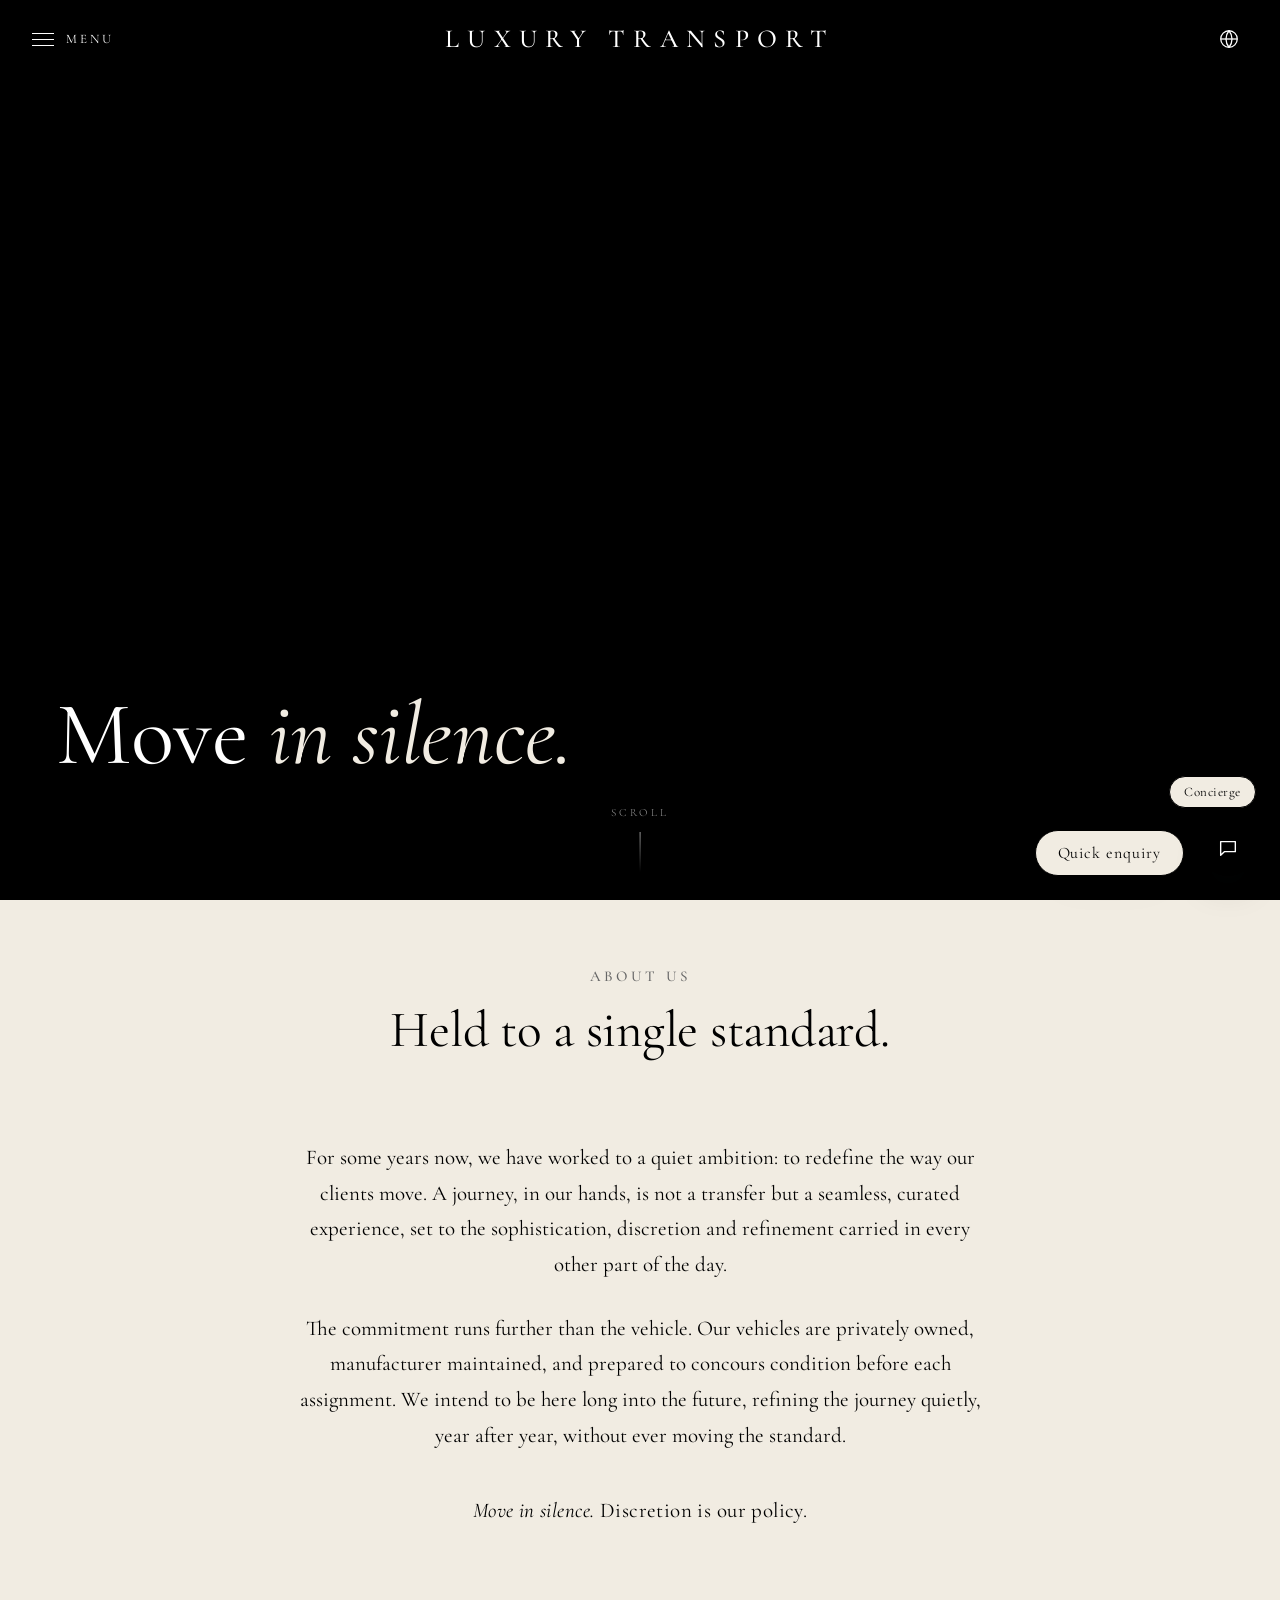
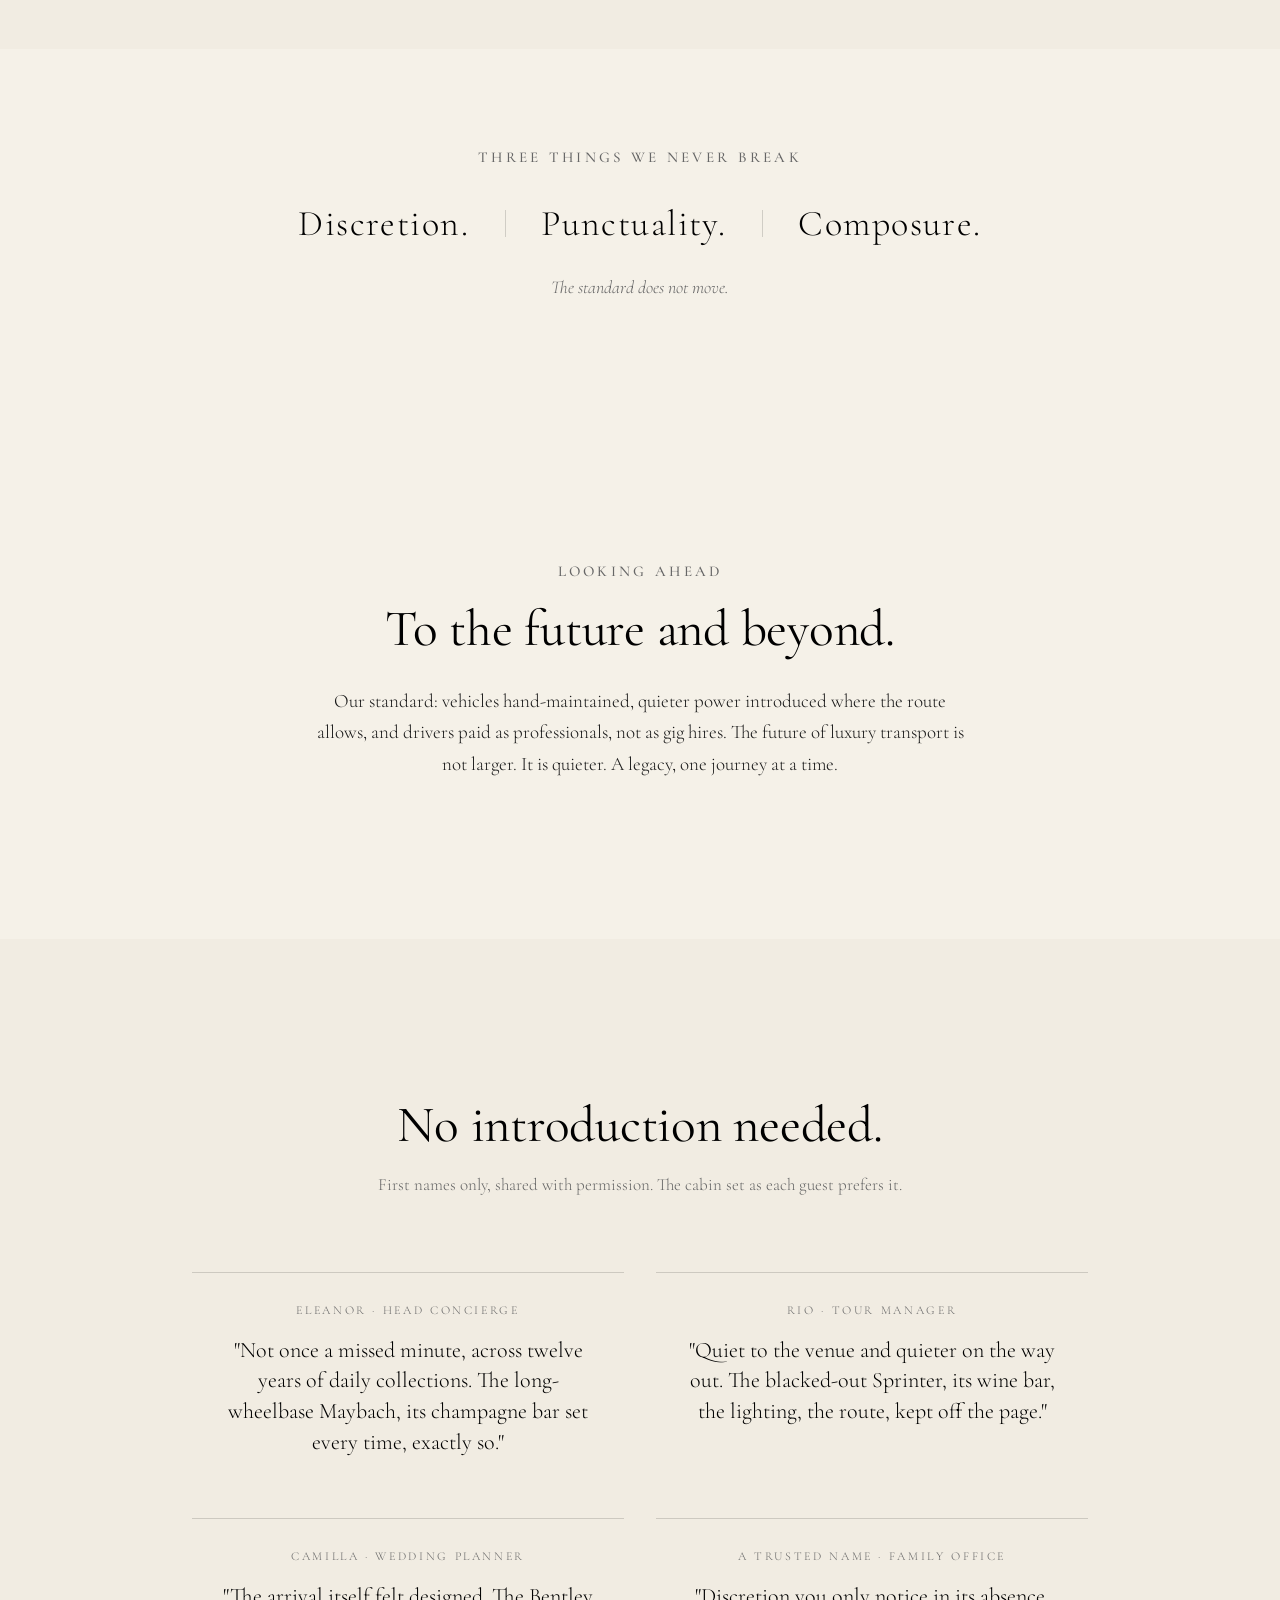
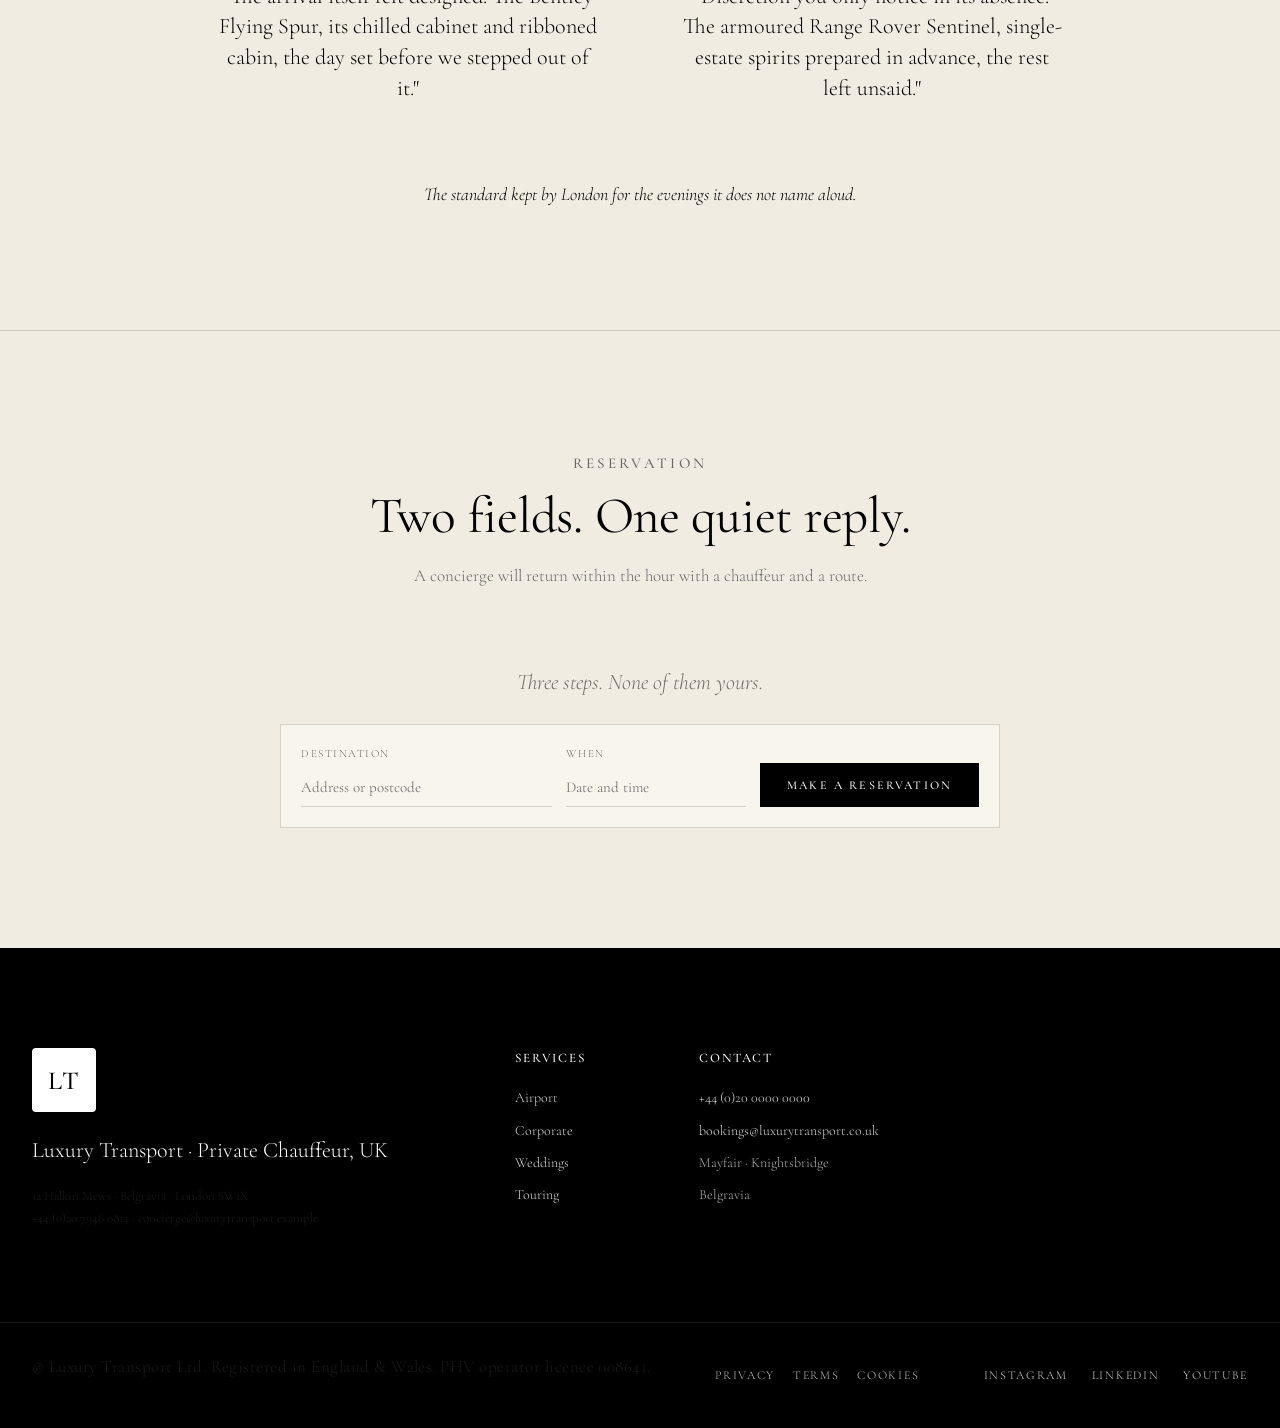
==== index.html @ 1b9b3a0f "Draft 2 client feedback: hero slogan, EV copy, vision lede, concierge label - Home hero slogan -> "M" ====
<!DOCTYPE html>
<html lang="en">
<head>
  <meta charset="UTF-8" />
  <meta name="viewport" content="width=device-width, initial-scale=1.0" />
  <title>Luxury Transport · Private Chauffeur, UK</title>
  <link rel="preconnect" href="https://fonts.googleapis.com">
  <link rel="preconnect" href="https://fonts.gstatic.com" crossorigin>
  <link href="https://fonts.googleapis.com/css2?family=Cormorant+Garamond:wght@300;400;500;600&family=Inter:wght@300;400;500;600&display=swap" rel="stylesheet">
  <link rel="stylesheet" href="styles.css" />
</head>
<body>

  <!-- Page transition veil -->
  <div class="page-transition-veil" id="pageVeil" aria-hidden="true"></div>

  <!-- Primary navigation -->
  <header class="nav" id="siteNav">
    <div class="container nav__inner">
      <button class="hamburger" id="hamburger" type="button" aria-label="Open menu" aria-expanded="false" aria-controls="navMenu">
        <span class="hamburger__icon" aria-hidden="true">
          <span></span><span></span><span></span>
        </span>
        <span class="hamburger__label">Menu</span>
      </button>

      <a href="index.html" class="brand" aria-label="Luxury Transport">
        <span class="brand__text">
          <span class="brand__name">Luxury Transport</span>
        </span>
      </a>

      <div class="nav__actions">
        <button class="nav__lang" type="button" aria-label="Language">
          <svg viewBox="0 0 24 24" width="22" height="22" fill="none" stroke="currentColor" stroke-width="1.4" aria-hidden="true">
            <circle cx="12" cy="12" r="9"/>
            <path d="M3 12h18"/>
            <path d="M12 3a14 14 0 0 1 0 18M12 3a14 14 0 0 0 0 18"/>
          </svg>
        </button>
      </div>
    </div>

    <nav class="nav__menu" id="navMenu" aria-label="Primary">
      <ul>
        <li><a href="vision.html">The Vision</a></li>
        <li><a href="future.html">The Future</a></li>
        <li><a href="fleet.html">The Fleet</a></li>
        <li><a href="services.html">Services</a></li>
        <li><a href="reserve.html">Reservation</a></li>
      </ul>
    </nav>
  </header>

  <!-- Hero -->
  <section class="hero hero--left">
    <div class="hero__media" aria-hidden="true" data-hero-video>
      <video class="hero__video hero__video--a is-active" autoplay muted playsinline preload="auto" poster="">
        <source src="Vid/background_london.mp4" type="video/mp4">
      </video>
      <video class="hero__video hero__video--b" muted playsinline preload="auto">
        <source src="Vid/background_london.mp4" type="video/mp4">
      </video>
    </div>
    <div class="hero__veil"></div>
    <div class="container hero__content">
      <h1 class="hero__title">Move <em>in silence.</em></h1>
    </div>
    <div class="hero__scroll" aria-hidden="true">
      <span>Scroll</span>
      <span class="line"></span>
    </div>
  </section>

  <!-- About Us -->
  <section class="about-us" id="about">
    <div class="container section-head" style="padding-top: 64px;">
      <p class="eyebrow">About Us</p>
      <h2>Held to a single standard.</h2>
    </div>

    <div class="container about-us__body">
      <p>For some years now, we have worked to a quiet ambition: to redefine the way our clients move. A journey, in our hands, is not a transfer but a seamless, curated experience, set to the sophistication, discretion and refinement carried in every other part of the day.</p>

      <p>The commitment runs further than the vehicle. Our vehicles are privately owned, manufacturer maintained, and prepared to concours condition before each assignment. We intend to be here long into the future, refining the journey quietly, year after year, without ever moving the standard.</p>

      <p class="about-us__motto"><em>Move in silence.</em> Discretion is our policy.</p>
    </div>
  </section>

  <!-- Three things we never break -->
  <section class="three-things" id="three-things">
    <div class="container">
      <p class="eyebrow">Three things we never break</p>
      <div class="three-things__grid">
        <span>Discretion.</span>
        <span>Punctuality.</span>
        <span>Composure.</span>
      </div>
      <p class="three-things__subline">The standard does not move.</p>
    </div>
  </section>

  <!-- The Future and Beyond -->
  <section class="future-block" id="future">
    <div class="container future-block__inner">
      <p class="eyebrow">Looking ahead</p>
      <h2>To the future and beyond.</h2>
      <p class="future-block__body">Our standard: vehicles hand-maintained, quieter power introduced where the route allows, and drivers paid as professionals, not as gig hires. The future of luxury transport is not larger. It is quieter. A legacy, one journey at a time.</p>
    </div>
  </section>

  <!-- Who we've worked with -->
  <section class="wwww" id="wwww">
    <div class="container section-head">
      <p class="eyebrow">Quietly Recommended</p>
      <h2>No introduction needed.</h2>
      <p class="section-head__lede">First names only, shared with permission. The cabin set as each guest prefers it.</p>
    </div>
    <div class="wwww__grid">
      <article class="wwww__item">
        <p class="wwww__role">Eleanor · Head Concierge</p>
        <p class="wwww__quote">"Not once a missed minute, across twelve years of daily collections. The long-wheelbase Maybach, its champagne bar set every time, exactly so."</p>
      </article>
      <article class="wwww__item">
        <p class="wwww__role">Rio · Tour Manager</p>
        <p class="wwww__quote">"Quiet to the venue and quieter on the way out. The blacked-out Sprinter, its wine bar, the lighting, the route, kept off the page."</p>
      </article>
      <article class="wwww__item">
        <p class="wwww__role">Camilla · Wedding Planner</p>
        <p class="wwww__quote">"The arrival itself felt designed. The Bentley Flying Spur, its chilled cabinet and ribboned cabin, the day set before we stepped out of it."</p>
      </article>
      <article class="wwww__item">
        <p class="wwww__role">A trusted name · Family Office</p>
        <p class="wwww__quote">"Discretion you only notice in its absence. The armoured Range Rover Sentinel, single-estate spirits prepared in advance, the rest left unsaid."</p>
      </article>
    </div>
    <p class="wwww__footnote"><em>The standard kept by London for the evenings it does not name aloud.</em></p>
  </section>

  <!-- Express reserve -->
  <section class="reserve" id="book">
    <div class="container section-head">
      <p class="eyebrow">Reservation</p>
      <h2>Two fields. One quiet reply.</h2>
      <p class="section-head__lede">A concierge will return within the hour with a chauffeur and a route.</p>
    </div>
    <p class="reserve__pretext">Three steps. None of them yours.</p>
    <div class="container" style="padding: 0 32px 120px; display: flex; justify-content: center;">
      <form class="express" onsubmit="event.preventDefault(); window.location='reserve.html';" style="max-width: 720px; width: 100%;">
        <label>
          <span>Destination</span>
          <input type="text" required placeholder="Address or postcode" />
        </label>
        <label>
          <span>When</span>
          <input type="text" required placeholder="Date and time" />
        </label>
        <button type="submit" class="btn btn--primary">Make a Reservation</button>
      </form>
    </div>
  </section>

  <!-- Footer -->
  <footer class="footer">
    <div class="container footer__top">
      <div class="footer__brand">
        <span class="brand__mark brand__mark--lg">LT</span>
        <p class="footer__tag">Luxury Transport · Private Chauffeur, UK</p>
        <p class="footer__address">12 Halkin Mews · Belgravia · London SW1X<br/>+44 (0)20 7946 0814 · concierge@luxurytransport.example</p>
      </div>

      <div class="footer__cols">
        <div>
          <h4>Services</h4>
          <ul>
            <li><a href="services.html">Airport</a></li>
            <li><a href="services.html">Corporate</a></li>
            <li><a href="services.html">Weddings</a></li>
            <li><a href="services.html">Touring</a></li>
          </ul>
        </div>
        <div>
          <h4>Contact</h4>
          <ul>
            <li><a href="tel:+442000000000">+44 (0)20 0000 0000</a></li>
            <li><a href="mailto:bookings@luxurytransport.co.uk">bookings@luxurytransport.co.uk</a></li>
            <li>Mayfair · Knightsbridge</li>
            <li>Belgravia</li>
          </ul>
        </div>
      </div>
    </div>

    <div class="container footer__bottom">
      <p>© Luxury Transport Ltd. Registered in England &amp; Wales. PHV operator licence 008641.</p>
      <div class="footer__legal">
        <a href="#privacy">Privacy</a>
        <a href="#terms">Terms</a>
        <a href="#cookies">Cookies</a>
      </div>
      <div class="footer__social">
        <a href="#" aria-label="Instagram">Instagram</a>
        <a href="#" aria-label="LinkedIn">LinkedIn</a>
        <a href="#" aria-label="YouTube">YouTube</a>
      </div>
    </div>
  </footer>

  <!-- Sticky enquiry popup (homepage) -->
  <button class="enquire-toggle" id="enquireToggle" type="button" aria-haspopup="dialog" aria-controls="enquireModal" aria-expanded="false">
    Quick enquiry
  </button>

  <div class="enquire-modal" id="enquireModal" role="dialog" aria-modal="true" aria-labelledby="enquireTitle" aria-hidden="true">
    <div class="enquire-modal__backdrop" data-enquire-close></div>
    <div class="enquire-modal__panel">
      <button class="enquire-modal__close" type="button" aria-label="Close enquiry" data-enquire-close>
        <svg viewBox="0 0 24 24" width="18" height="18" fill="none" stroke="currentColor" stroke-width="1.5" aria-hidden="true">
          <path d="M6 6l12 12M18 6l-12 12" stroke-linecap="round"/>
        </svg>
      </button>
      <p class="eyebrow">By introduction only</p>
      <h3 id="enquireTitle" class="enquire-modal__title">A quiet word.</h3>
      <p class="enquire-modal__lede">Leave the details. A concierge will reply within the hour.</p>
      <form class="enquire-modal__form" id="enquireForm" onsubmit="event.preventDefault(); document.getElementById('enquireForm').setAttribute('data-submitted','true'); document.getElementById('enquireDone').hidden = false; document.getElementById('enquireForm').hidden = true;">
        <label>
          <span>Name</span>
          <input type="text" name="name" required autocomplete="name" />
        </label>
        <label>
          <span>Contact</span>
          <input type="text" name="contact" required placeholder="Email or phone" autocomplete="email" />
        </label>
        <label>
          <span>Destination</span>
          <input type="text" name="destination" required placeholder="Address or postcode" />
        </label>
        <label>
          <span>When</span>
          <input type="text" name="when" required placeholder="Date and time" />
        </label>
        <button type="submit" class="btn btn--primary">Send enquiry</button>
        <p class="enquire-modal__hint">No introduction needed. We will be in touch.</p>
      </form>
      <div class="enquire-modal__done" id="enquireDone" hidden>
        <p class="enquire-modal__done-line">Received, quietly.</p>
        <p class="enquire-modal__done-sub">A concierge will reply within the hour.</p>
      </div>
    </div>
  </div>

  <button class="chat-toggle" id="chatToggle" aria-label="Open concierge chat" aria-expanded="false">
    <svg viewBox="0 0 24 24" width="22" height="22" fill="none" stroke="currentColor" stroke-width="1.5" aria-hidden="true">
      <path d="M4 5h16v11H8l-4 4V5z" stroke-linejoin="round"/>
    </svg>
  </button>

  <aside class="chat" id="chat" aria-hidden="true" aria-label="Concierge chat">
    <header class="chat__head">
      <div>
        <p class="chat__eyebrow">Concierge</p>
        <p class="chat__title">How may I help?</p>
      </div>
      <button class="chat__close" id="chatClose" aria-label="Close chat">
        <svg viewBox="0 0 24 24" width="18" height="18" fill="none" stroke="currentColor" stroke-width="1.5" aria-hidden="true">
          <path d="M6 6l12 12M18 6l-12 12" stroke-linecap="round"/>
        </svg>
      </button>
    </header>
    <div class="chat__log" id="chatLog" role="log" aria-live="polite"></div>
    <div class="chat__chips" id="chatChips"></div>
    <form class="chat__form" id="chatForm">
      <label class="visually-hidden" for="chatInput">Type a question</label>
      <input id="chatInput" name="chatInput" type="text" autocomplete="off" placeholder="Type a question, or a destination." />
      <button type="submit" class="chat__send" aria-label="Send">
        <svg viewBox="0 0 24 24" width="18" height="18" fill="none" stroke="currentColor" stroke-width="1.5" aria-hidden="true">
          <path d="M3 12l18-9-7 18-2-8-9-1z" stroke-linejoin="round"/>
        </svg>
      </button>
    </form>
  </aside>

  <script src="script.js"></script>
  <script>
    (function () {
      const toggle = document.getElementById('enquireToggle');
      const modal = document.getElementById('enquireModal');
      if (!toggle || !modal) return;
      const closers = modal.querySelectorAll('[data-enquire-close]');
      const open = () => {
        modal.classList.add('is-open');
        modal.setAttribute('aria-hidden', 'false');
        toggle.setAttribute('aria-expanded', 'true');
        document.body.style.overflow = 'hidden';
      };
      const close = () => {
        modal.classList.remove('is-open');
        modal.setAttribute('aria-hidden', 'true');
        toggle.setAttribute('aria-expanded', 'false');
        document.body.style.overflow = '';
      };
      toggle.addEventListener('click', open);
      closers.forEach((el) => el.addEventListener('click', close));
      document.addEventListener('keydown', (e) => {
        if (e.key === 'Escape' && modal.classList.contains('is-open')) close();
      });
    })();
  </script>
</body>
</html>
---- styles.css ----
/* ---------- Tokens ---------- */
:root {
  /* Off-white / parchment palette per Draft 2 — "no white background" */
  --bg: #f5f1e8;
  --bg-cream: #f1ece2;
  --bg-light: #f8f5ed;
  --ink: #000000;
  --ink-soft: #1a1a1a;
  --ink-mute: #666666;
  --line: rgba(0, 0, 0, 0.15);
  --accent: #000000;
  --hero-1: #000000;
  --hero-2: #000000;
  --max: 1320px;
  --serif: "Cormorant Garamond", "Times New Roman", serif;
  --sans: "Cormorant Garamond", "Times New Roman", serif;
  --shadow-card:
    0 1px 0 rgba(26, 24, 22, 0.04), 0 24px 40px -28px rgba(26, 24, 22, 0.18);
}

* {
  box-sizing: border-box;
}
html {
  scroll-behavior: smooth;
  overflow-x: hidden;
}
body {
  margin: 0;
  font-family: var(--sans);
  font-weight: 300;
  font-size: 16px;
  line-height: 1.6;
  color: var(--ink);
  background: var(--bg);
  -webkit-font-smoothing: antialiased;
  overflow-x: hidden;
}
img {
  max-width: 100%;
  display: block;
}
a {
  color: inherit;
  text-decoration: none;
}

.container {
  width: 100%;
  max-width: var(--max);
  margin: 0 auto;
  padding: 0 32px;
}

/* ---------- Typography ---------- */
h1,
h2,
h3,
h4 {
  font-family: var(--serif);
  font-weight: 400;
  letter-spacing: -0.005em;
  margin: 0 0 0.35em;
  color: var(--ink);
}
h1 {
  font-size: clamp(48px, 7vw, 96px);
  line-height: 1.02;
}
h2 {
  font-size: clamp(34px, 4vw, 56px);
  line-height: 1.08;
}
h3 {
  font-size: 26px;
  line-height: 1.2;
}
h4 {
  font-size: 13px;
  font-family: var(--sans);
  font-weight: 500;
  letter-spacing: 0.14em;
  text-transform: uppercase;
  color: var(--ink);
}

p {
  margin: 0 0 1em;
  color: var(--ink-soft);
  font-size: 17px;
  line-height: 1.65;
}

.eyebrow {
  font-family: var(--sans);
  font-size: 15px;
  letter-spacing: 0.22em;
  text-transform: uppercase;
  color: var(--ink-mute);
  margin: 0 0 14px;
  font-weight: 500;
}
.eyebrow--light {
  color: rgba(78, 78, 78, 0.78);
}

em {
  font-style: italic;
  color: var(--accent);
}

/* ---------- Utility bar ---------- */
.utility-bar {
  background: #0f1112;
  color: rgba(255, 255, 255, 0.78);
  font-size: 12px;
  letter-spacing: 0.06em;
}
.utility-bar__inner {
  display: flex;
  justify-content: space-between;
  align-items: center;
  padding-top: 10px;
  padding-bottom: 10px;
}
.utility-bar a {
  color: rgba(255, 255, 255, 0.78);
}
.utility-bar a:hover {
  color: #fff;
}
.utility-bar .dot {
  margin: 0 12px;
  opacity: 0.35;
}

/* ---------- Nav (Porsche-style) ---------- */
.nav {
  position: fixed;
  top: 0;
  left: 0;
  right: 0;
  background: transparent;
  border-bottom: none;
  z-index: 50;
  color: #fff;
  /* Transparent / non-interactive areas of the nav stay click-through, so elements
     beneath the bar (e.g. the fleet gallery's prev/next arrows) remain clickable.
     Interactive children opt back in to pointer events below. */
  pointer-events: none;
  transition:
    background 0.3s ease,
    color 0.3s ease,
    border-color 0.3s ease;
}
.nav__inner > *,
.nav__menu {
  pointer-events: auto;
}
.nav::before {
  content: "";
  position: absolute;
  inset: 0;
  background: linear-gradient(180deg, rgba(0, 0, 0, 0.45) 0%, rgba(0, 0, 0, 0) 100%);
  pointer-events: none;
  z-index: -1;
}
.nav.is-scrolled {
  background: rgba(255, 255, 255, 0.96);
  backdrop-filter: saturate(140%) blur(10px);
  -webkit-backdrop-filter: saturate(140%) blur(10px);
  border-bottom: 1px solid var(--line);
  color: var(--ink);
}
.nav.is-scrolled::before {
  display: none;
}
.nav__inner {
  display: grid;
  grid-template-columns: 1fr auto 1fr;
  align-items: center;
  gap: 24px;
  height: 78px;
}
.brand {
  display: inline-flex;
  align-items: center;
  gap: 12px;
  justify-self: center;
  color: inherit;
}
.brand__mark {
  width: 46px;
  height: 46px;
  display: grid;
  place-items: center;
  background: var(--ink);
  color: #fff;
  font-family: var(--serif);
  font-size: 22px;
  font-weight: 500;
  letter-spacing: 0.02em;
  border-radius: 4px;
}
.brand__mark--lg {
  width: 64px;
  height: 64px;
  font-size: 26px;
}
.nav .brand__mark {
  display: none;
}
.brand__text {
  display: flex;
  flex-direction: column;
  line-height: 1.1;
}
.brand__name {
  font-family: var(--serif);
  font-size: 26px;
  letter-spacing: 0.32em;
  text-transform: uppercase;
  font-weight: 500;
  color: inherit;
  white-space: nowrap;
}
.brand__tagline {
  display: none;
}
@media (max-width: 960px) {
  .brand__name {
    font-size: 20px;
    letter-spacing: 0.22em;
  }
}
@media (max-width: 720px) {
  .hamburger__label {
    display: none;
  }
  .hamburger {
    gap: 0;
  }
}
@media (max-width: 560px) {
  .brand__name {
    font-size: 15px;
    letter-spacing: 0.16em;
  }
}
.nav__menu {
  position: fixed;
  top: 78px;
  left: 0;
  right: 0;
  bottom: 0;
  background: rgba(0, 0, 0, 0.45);
  backdrop-filter: blur(14px) saturate(140%);
  -webkit-backdrop-filter: blur(14px) saturate(140%);
  padding: 56px 0 40px;
  opacity: 0;
  pointer-events: none;
  transition: opacity 0.35s ease;
  z-index: 49;
  overflow-y: auto;
}
.nav__menu.is-open {
  opacity: 1;
  pointer-events: auto;
}
.nav__menu ul {
  display: flex;
  gap: 18px;
  list-style: none;
  width: 100%;
  max-width: var(--max);
  margin: 0 auto;
  padding: 0 32px;
  flex-direction: column;
  align-items: flex-start;
}
.nav__menu a {
  font-family: var(--serif);
  font-size: 25px;
  letter-spacing: 0.02em;
  color: #fff;
  padding: 6px 0;
  text-transform: none;
  display: inline-block;
  border-bottom: none;
  text-shadow: 0 1px 24px rgba(0, 0, 0, 0.5);
}
.nav__menu a:hover,
.nav__menu a:focus-visible {
  opacity: 0.7;
  outline: none;
}
.nav__menu a::after {
  display: none;
}
/* Active page indicator — a leading dash marker plus a solid underline so the visitor clearly knows where they are. */
.nav__menu a[aria-current="page"] {
  position: relative;
  padding-left: 40px;
  font-weight: 600;
}
.nav__menu a[aria-current="page"]::before {
  content: "";
  position: absolute;
  left: 0;
  top: 50%;
  width: 26px;
  height: 2px;
  transform: translateY(-50%);
  background: currentColor;
  opacity: 0.95;
}
.nav__menu a[aria-current="page"]::after {
  content: "";
  display: block;
  position: absolute;
  left: 40px;
  right: 0;
  bottom: 0;
  height: 2px;
  background: currentColor;
  opacity: 0.85;
}
@media (max-width: 720px) {
  .nav__menu {
    top: 64px;
    padding: 40px 0 32px;
  }
  .nav__menu ul {
    padding: 0 20px;
  }
  .nav__menu a {
    font-size: 21px;
  }
}
.nav__actions {
  display: flex;
  align-items: center;
  gap: 12px;
  justify-self: end;
}
.nav__lang {
  background: transparent;
  border: 0;
  padding: 8px;
  color: inherit;
  cursor: pointer;
  display: inline-flex;
  align-items: center;
  justify-content: center;
  transition: opacity 0.2s ease;
}
.nav__lang:hover {
  opacity: 0.72;
}
/* ---------- Inside the Cabin ---------- */
.cabin {
  background: #000;
  color: #fff;
}
.cabin .section-head h2,
.cabin .section-head .eyebrow {
  color: #fff;
}
.cabin .section-head .eyebrow {
  color: rgba(255, 255, 255, 0.7);
}
.cabin .section-head__lede {
  color: rgba(255, 255, 255, 0.78);
}
.cabin__grid {
  display: grid;
  grid-template-columns: repeat(3, 1fr);
  gap: 32px;
  padding: 0 32px 120px;
  max-width: var(--max);
  margin: 0 auto;
}
.cabin__item {
  background: #fff;
  color: var(--ink);
  padding: 0;
  text-align: center;
  border: 1px solid rgba(255, 255, 255, 0.18);
  border-radius: 12px;
  overflow: hidden;
  transition:
    transform 0.5s cubic-bezier(0.22, 0.61, 0.36, 1),
    box-shadow 0.5s cubic-bezier(0.22, 0.61, 0.36, 1),
    border-color 0.5s ease;
}
.cabin__item:hover {
  transform: translateY(-10px);
  border-color: rgba(255, 255, 255, 0.45);
  box-shadow: 0 28px 60px -20px rgba(0, 0, 0, 0.65);
}
.cabin__item {
  cursor: pointer;
}
.cabin__media {
  width: 100%;
  aspect-ratio: 4 / 3;
  overflow: hidden;
  background: #000;
}
.cabin__media img {
  width: 100%;
  height: 100%;
  object-fit: cover;
  display: block;
  transition: transform 0.8s cubic-bezier(0.22, 0.61, 0.36, 1);
}
.cabin__item:hover .cabin__media img {
  transform: scale(1.08);
}

/* ---------- Cabin preview modal ---------- */
.modal {
  position: fixed;
  inset: 0;
  z-index: 100;
  display: flex;
  align-items: center;
  justify-content: center;
  padding: 32px;
  opacity: 0;
  pointer-events: none;
  transition: opacity 0.4s ease;
}
.modal.is-open {
  opacity: 1;
  pointer-events: auto;
}
.modal__backdrop {
  position: absolute;
  inset: 0;
  background: rgba(0, 0, 0, 0.72);
  backdrop-filter: blur(10px);
  -webkit-backdrop-filter: blur(10px);
}
.modal__panel {
  position: relative;
  margin: 0;
  display: flex;
  flex-direction: column;
  align-items: center;
  gap: 18px;
  max-width: min(1100px, 92vw);
  max-height: 92vh;
  transform: scale(0.96);
  transition: transform 0.45s cubic-bezier(0.22, 0.61, 0.36, 1);
}
.modal.is-open .modal__panel {
  transform: scale(1);
}
.modal__panel img {
  max-width: 100%;
  max-height: 78vh;
  object-fit: contain;
  display: block;
  border-radius: 12px;
}
.modal__caption {
  display: flex;
  flex-direction: column;
  align-items: center;
  gap: 6px;
  text-align: center;
  color: #fff;
}
.modal__caption .modal__eyebrow {
  font-family: var(--sans);
  font-size: 11px;
  letter-spacing: 0.26em;
  text-transform: uppercase;
  color: rgba(255, 255, 255, 0.65);
}
.modal__caption .modal__title {
  font-family: var(--serif);
  font-size: 22px;
  color: #fff;
  line-height: 1.3;
}
.modal__close {
  position: fixed;
  top: 24px;
  right: 24px;
  width: 44px;
  height: 44px;
  background: rgba(0, 0, 0, 0.4);
  border: 1px solid rgba(255, 255, 255, 0.2);
  color: #fff;
  display: inline-flex;
  align-items: center;
  justify-content: center;
  cursor: pointer;
  z-index: 110;
  transition:
    background 0.25s ease,
    border-color 0.25s ease,
    opacity 0.3s ease;
  opacity: 0;
  pointer-events: none;
}
.modal.is-open .modal__close {
  opacity: 1;
  pointer-events: auto;
}
.modal__close:hover {
  background: rgba(255, 255, 255, 0.12);
  border-color: rgba(255, 255, 255, 0.55);
}
@media (max-width: 720px) {
  .modal {
    padding: 16px;
  }
  .modal__panel img {
    max-height: 70vh;
  }
  .modal__caption .modal__title {
    font-size: 18px;
  }
  .modal__close {
    top: 14px;
    right: 14px;
  }
}
.cabin__body {
  padding: 28px 28px 32px;
}
.cabin__eyebrow {
  font-size: 13px;
  letter-spacing: 0.22em;
  text-transform: uppercase;
  color: var(--ink-mute);
  margin: 0 0 14px;
}
.cabin__item h3 {
  font-size: 26px;
  line-height: 1.25;
  margin: 0 0 14px;
  color: var(--ink);
  font-weight: 700;
}
.cabin__item p {
  font-size: 17px;
  line-height: 1.6;
  margin: 0;
  color: var(--ink-soft);
}
@media (max-width: 1080px) {
  .cabin__grid {
    grid-template-columns: repeat(2, 1fr);
  }
}
@media (max-width: 720px) {
  .cabin__grid {
    grid-template-columns: 1fr;
    gap: 20px;
    padding: 0 20px 80px;
  }
  .cabin__media {
    aspect-ratio: 16 / 10;
  }
  .cabin__body {
    padding: 22px 24px 26px;
  }
  .cabin__item h3 {
    font-size: 23px;
  }
}

/* ---------- Three things we never break ---------- */
.three-things {
  background: var(--bg);
  padding: 96px 0;
  text-align: center;
}
.three-things .eyebrow {
  margin-bottom: 32px;
}
.three-things__grid {
  display: flex;
  align-items: center;
  justify-content: center;
  gap: 0;
  font-family: var(--serif);
  font-size: 36px;
  color: var(--ink);
  letter-spacing: 0.04em;
  line-height: 1.2;
}
.three-things__grid span {
  padding: 0 36px;
  position: relative;
}
.three-things__grid span + span::before {
  content: "";
  position: absolute;
  left: 0;
  top: 18%;
  bottom: 18%;
  width: 1px;
  background: var(--line);
}
.three-things__subline {
  margin: 28px 0 0;
  font-family: var(--serif);
  font-style: italic;
  font-size: 18px;
  color: var(--ink-mute);
}
@media (max-width: 720px) {
  .three-things {
    padding: 72px 0;
  }
  .three-things__grid {
    flex-direction: column;
    font-size: 28px;
    gap: 18px;
  }
  .three-things__grid span {
    padding: 0;
  }
  .three-things__grid span + span::before {
    display: none;
  }
}

/* ---------- Future and Beyond (home page) ---------- */
.future-block {
  background: var(--bg);
  padding: 160px 0;
}
.future-block__inner {
  max-width: 720px;
  margin: 0 auto;
  padding: 0 32px;
  text-align: center;
}
.future-block__inner h2 {
  margin: 18px 0 28px;
}
.future-block__body {
  font-family: var(--sans);
  font-size: 19px;
  line-height: 1.65;
  color: var(--ink-soft);
  margin: 0;
}
@media (max-width: 720px) {
  .future-block {
    padding: 80px 0;
  }
  .future-block__body {
    font-size: 17px;
  }
}

/* ---------- Reserve pretext ---------- */
.reserve__pretext {
  text-align: center;
  font-family: var(--serif);
  font-style: italic;
  font-size: 22px;
  color: rgba(26, 24, 22, 0.6);
  margin: 0 auto 24px;
  max-width: 720px;
  padding: 0 32px;
}
@media (max-width: 720px) {
  .reserve__pretext {
    font-size: 18px;
    padding: 0 20px;
  }
}

/* ---------- Who we've worked with (home page) ---------- */
.wwww {
  background: var(--bg-cream);
  padding-bottom: 120px;
}
.wwww__grid {
  display: grid;
  grid-template-columns: repeat(2, 1fr);
  gap: 32px;
  max-width: 960px;
  margin: 0 auto;
  padding: 0 32px;
}
.wwww__item {
  text-align: center;
  padding: 28px 24px;
  border-top: 1px solid var(--line);
}
.wwww__role {
  font-size: 12px;
  letter-spacing: 0.22em;
  text-transform: uppercase;
  color: var(--ink-mute);
  margin: 0 0 14px;
}
.wwww__quote {
  font-family: var(--serif);
  font-size: 22px;
  line-height: 1.4;
  color: var(--ink);
  margin: 0;
}
.wwww__footnote {
  max-width: 720px;
  margin: 48px auto 0;
  padding: 0 32px;
  text-align: center;
  font-family: var(--serif);
  font-size: 18px;
  color: var(--ink-mute);
}
@media (max-width: 720px) {
  .wwww__grid {
    grid-template-columns: 1fr;
  }
  .wwww {
    padding-bottom: 80px;
  }
}

/* ---------- About Us (home page) ---------- */
.about-us {
  background: var(--bg-cream);
  padding-bottom: 120px;
}
.about-us__body {
  max-width: 760px;
  margin: 0 auto;
  padding: 8px 32px 0;
  text-align: center;
}
.about-us__body p {
  font-size: 21px;
  line-height: 1.7;
  color: var(--ink);
  font-weight: 400;
  margin: 0 0 28px;
}
.about-us__body p:last-child {
  margin-bottom: 0;
}
.about-us__motto {
  margin-top: 40px !important;
  font-family: var(--serif);
  font-size: 22px;
  letter-spacing: 0.02em;
  color: var(--ink-mute);
}
.about-us__motto em {
  font-style: italic;
  color: var(--ink);
}
@media (max-width: 720px) {
  .about-us {
    padding-bottom: 80px;
  }
  .about-us__body {
    padding: 0 20px;
  }
  .about-us__body p {
    font-size: 18px;
    line-height: 1.65;
  }
}

/* ---------- Express booking widget ---------- */
.express {
  background: var(--bg-light);
  border: 1px solid var(--line);
  padding: 20px;
  display: grid;
  grid-template-columns: 1.4fr 1fr auto;
  gap: 14px;
  align-items: end;
  max-width: 720px;
}
.express label {
  display: flex;
  flex-direction: column;
  gap: 6px;
  font-size: 11px;
  letter-spacing: 0.14em;
  text-transform: uppercase;
  color: var(--ink-mute);
  text-align: left;
}
.express input {
  border: 0;
  border-bottom: 1px solid var(--line);
  background: transparent;
  padding: 10px 0;
  font-family: var(--sans);
  font-size: 15px;
  color: var(--ink);
}
.express input:focus {
  outline: none;
  border-color: var(--accent);
}
.express button {
  white-space: nowrap;
}
.hero .express {
  background: rgba(255, 255, 255, 0.94);
  margin: 0 auto;
}
.hero .express label {
  color: var(--ink-mute);
}
@media (max-width: 720px) {
  .express {
    grid-template-columns: 1fr;
  }
}
.icon-btn {
  background: transparent;
  border: 0;
  padding: 8px;
  color: var(--ink);
  cursor: pointer;
  border-radius: 999px;
  display: grid;
  place-items: center;
}
.icon-btn:hover {
  background: var(--bg-cream);
}
.hamburger {
  display: inline-flex;
  align-items: center;
  gap: 12px;
  background: transparent;
  border: 0;
  padding: 8px 0;
  cursor: pointer;
  color: inherit;
  font-family: var(--sans);
  font-size: 13px;
  letter-spacing: 0.22em;
  text-transform: uppercase;
  justify-self: start;
}
.hamburger__icon {
  display: inline-flex;
  flex-direction: column;
  justify-content: center;
  gap: 5px;
  width: 22px;
}
.hamburger__icon span {
  display: block;
  width: 100%;
  height: 1px;
  background: currentColor;
  transition:
    transform 0.25s ease,
    opacity 0.25s ease;
}
.hamburger__label {
  line-height: 1;
}
.hamburger.is-open .hamburger__icon span:nth-child(1) {
  transform: translateY(6px) rotate(45deg);
}
.hamburger.is-open .hamburger__icon span:nth-child(2) {
  opacity: 0;
}
.hamburger.is-open .hamburger__icon span:nth-child(3) {
  transform: translateY(-6px) rotate(-45deg);
}

/* ---------- Buttons ---------- */
.btn {
  display: inline-flex;
  align-items: center;
  gap: 10px;
  padding: 14px 26px;
  font-size: 12px;
  letter-spacing: 0.18em;
  text-transform: uppercase;
  font-weight: 500;
  cursor: pointer;
  border-radius: 0;
  transition:
    background 0.2s ease,
    color 0.2s ease,
    border-color 0.2s ease,
    transform 0.2s ease;
  border: 1px solid transparent;
}
.btn--primary {
  background: var(--accent);
  color: #fff;
}
.btn--primary:hover {
  background: #1a1a1a;
}
.btn--ghost {
  background: transparent;
  color: var(--ink);
  border-color: var(--ink);
  padding: 10px 18px;
}
.btn--ghost:hover {
  background: var(--ink);
  color: #fff;
}
.btn--line {
  background: transparent;
  color: var(--ink);
  border-bottom: 1px solid currentColor;
  padding: 8px 0;
  letter-spacing: 0.14em;
}
.btn--line:hover {
  color: var(--accent);
}
.btn--light {
  color: #fff;
}
.btn--light:hover {
  color: var(--accent);
}

/* ---------- Hero ---------- */
.hero {
  position: relative;
  min-height: 100vh;
  display: flex;
  align-items: center;
  color: #fff;
  overflow: hidden;
  isolation: isolate;
}
.hero__media {
  position: absolute;
  inset: 0;
  background: #000;
  z-index: -2;
  overflow: hidden;
}
.hero__video {
  position: absolute;
  top: 50%;
  left: 50%;
  width: 100%;
  height: 100%;
  object-fit: cover;
  transform: translate(-50%, -50%);
  opacity: 0;
  transition: opacity 0.9s ease;
}
.hero__video.is-active {
  opacity: 1;
}
.hero__veil {
  position: absolute;
  inset: 0;
  background:
    linear-gradient(
      180deg,
      rgba(0, 0, 0, 0.35) 0%,
      rgba(0, 0, 0, 0.15) 30%,
      rgba(0, 0, 0, 0.65) 100%
    ),
    linear-gradient(90deg, rgba(0, 0, 0, 0.45) 0%, rgba(0, 0, 0, 0) 55%);
  z-index: -1;
}
.hero__content {
  padding: 300px 32px 60px 32px;
  max-width: 880px;
  margin: 0 auto;
  text-align: center;
}
.hero__lede {
  margin-left: auto;
  margin-right: auto;
}
.hero__cta {
  justify-content: center;
}
.hero__title {
  color: #fff;
  margin-bottom: 40px;
}
.hero__title em {
  color: var(--bg-cream);
}
.hero__placeholder-mark {
  display: inline-block;
  margin-left: 12px;
  font-family: var(--serif);
  font-size: 0.5em;
  font-style: italic;
  color: rgba(255, 255, 255, 0.55);
  vertical-align: super;
}
.hero__lede {
  color: rgba(255, 255, 255, 0.82);
  font-size: 18px;
  max-width: 620px;
  margin-bottom: 56px;
}
.hero .eyebrow {
  color: rgba(255, 255, 255, 0.7);
}
.hero__cta {
  display: flex;
  flex-wrap: wrap;
  gap: 18px;
  align-items: center;
}
.hero__cta .btn--primary {
  background: #fff;
  color: var(--ink);
}
.hero__cta .btn--primary:hover {
  background: var(--accent);
  color: #fff;
}
.hero__cta .btn--line {
  color: #fff;
}
.hero__cta .btn--line:hover {
  color: var(--accent);
}

/* Hero variant: bottom-left content */
.hero.hero--left {
  align-items: flex-end;
}
.hero.hero--left .hero__content {
  margin: 0;
  text-align: left;
  padding: 0 56px 96px;
  max-width: 720px;
}
.hero.hero--left .hero__title {
  margin-bottom: 24px;
}
.hero.hero--left .hero__lede {
  margin: 0;
  max-width: 520px;
}
@media (max-width: 720px) {
  .hero.hero--left .hero__content {
    padding: 0 20px 72px;
  }
}

.hero__scroll {
  position: absolute;
  bottom: 28px;
  left: 50%;
  transform: translateX(-50%);
  display: flex;
  flex-direction: column;
  align-items: center;
  gap: 10px;
  color: rgba(255, 255, 255, 0.6);
  font-size: 11px;
  letter-spacing: 0.3em;
  text-transform: uppercase;
}
.hero__scroll .line {
  width: 1px;
  height: 40px;
  background: linear-gradient(
    180deg,
    rgba(255, 255, 255, 0.6),
    rgba(255, 255, 255, 0)
  );
  animation: scrollLine 2.4s ease-in-out infinite;
}
@keyframes scrollLine {
  0% {
    transform: scaleY(0.2);
    transform-origin: top;
  }
  50% {
    transform: scaleY(1);
    transform-origin: top;
  }
  51% {
    transform: scaleY(1);
    transform-origin: bottom;
  }
  100% {
    transform: scaleY(0.2);
    transform-origin: bottom;
  }
}

/* ---------- Future page editorial (cream theme) ---------- */
.future-essay {
  background: var(--bg);
  color: var(--ink);
  padding-bottom: 140px;
  font-family: var(--serif);
}
.future-essay__intro {
  text-align: center;
  max-width: 880px;
  margin: 0 auto;
  padding: 140px 32px 24px;
}
.future-essay__intro h2 {
  color: var(--ink);
  font-size: 44px;
  margin: 18px 0 28px;
  letter-spacing: -0.01em;
  line-height: 1.1;
}
.future-essay__intro .eyebrow {
  color: var(--ink-mute);
}
.future-essay__lede {
  color: var(--ink-soft);
  font-family: var(--serif);
  font-size: 21px;
  line-height: 1.65;
  margin: 0;
}

.future-timeline {
  max-width: 1040px;
  margin: 0 auto;
  padding: 96px 32px 24px;
  display: grid;
  gap: 56px;
}
.future-timeline__phase {
  display: grid;
  grid-template-columns: 1fr 2fr;
  gap: 56px;
  align-items: start;
  padding-bottom: 56px;
  border-bottom: 1px solid var(--line);
}
.future-timeline__phase:last-child {
  border-bottom: none;
  padding-bottom: 0;
}
.future-timeline__marker {
  display: flex;
  flex-direction: column;
  gap: 8px;
}
.future-timeline__years {
  font-family: var(--sans);
  font-size: 11px;
  letter-spacing: 0.26em;
  text-transform: uppercase;
  color: var(--ink-mute);
}
.future-timeline__phase-name {
  font-family: var(--serif);
  font-size: 36px;
  color: var(--ink);
  line-height: 1.05;
  letter-spacing: -0.005em;
}
.future-timeline__body h3 {
  color: var(--ink);
  font-size: 28px;
  margin: 0 0 16px;
  line-height: 1.2;
}
.future-timeline__body p {
  color: var(--ink-soft);
  font-family: var(--serif);
  font-size: 18px;
  line-height: 1.7;
  margin: 0;
}

.future-ambitions__head {
  text-align: center;
  max-width: 720px;
  margin: 0 auto;
  padding: 72px 32px 28px;
}
.future-ambitions__head .eyebrow {
  color: var(--ink-mute);
}
.future-ambitions {
  display: grid;
  grid-template-columns: repeat(2, 1fr);
  gap: 22px;
  max-width: 1040px;
  margin: 0 auto;
  padding: 0 32px;
}
.future-ambition {
  padding: 36px 32px;
  background: var(--bg-cream);
  border: 1px solid var(--line);
  border-radius: 12px;
  transition:
    background 0.3s ease,
    border-color 0.3s ease,
    transform 0.3s ease;
}
.future-ambition:hover {
  background: var(--bg-light);
  border-color: rgba(26, 24, 22, 0.32);
  transform: translateY(-3px);
}
.future-ambition h4 {
  font-family: var(--serif);
  font-size: 24px;
  color: var(--ink);
  margin: 0 0 14px;
  letter-spacing: -0.005em;
}
.future-ambition p {
  color: var(--ink-soft);
  font-family: var(--serif);
  font-size: 16px;
  line-height: 1.7;
  margin: 0;
}

.future-commitment {
  text-align: center;
  max-width: 860px;
  margin: 0 auto;
  padding: 96px 32px 0;
}
.future-commitment .eyebrow {
  color: var(--ink-mute);
  margin: 0 0 28px;
}
.future-commitment__statement {
  font-family: var(--serif);
  font-size: 26px;
  line-height: 1.5;
  color: var(--ink);
  margin: 0;
  font-weight: 400;
}
@media (max-width: 1080px) {
  .future-timeline__phase {
    grid-template-columns: 1fr;
    gap: 18px;
    padding-bottom: 48px;
  }
  .future-timeline__phase-name {
    font-size: 30px;
  }
}
@media (max-width: 720px) {
  .future-essay {
    padding-bottom: 96px;
  }
  .future-essay__intro {
    padding: 88px 20px 16px;
  }
  .future-essay__intro h2 {
    font-size: 30px;
  }
  .future-essay__lede {
    font-size: 18px;
  }
  .future-timeline {
    padding: 64px 20px 8px;
    gap: 40px;
  }
  .future-timeline__phase {
    gap: 14px;
    padding-bottom: 40px;
  }
  .future-timeline__phase-name {
    font-size: 26px;
  }
  .future-timeline__body h3 {
    font-size: 22px;
  }
  .future-timeline__body p {
    font-size: 16px;
  }
  .future-ambitions {
    grid-template-columns: 1fr;
    gap: 16px;
    padding: 0 20px;
  }
  .future-ambitions__head {
    padding: 48px 20px 20px;
  }
  .future-ambition {
    padding: 28px 24px;
  }
  .future-commitment {
    padding: 72px 20px 0;
  }
  .future-commitment__statement {
    font-size: 20px;
  }
}

/* ---------- Vision page essay (cream theme) ---------- */
.vision-essay {
  background: var(--bg);
  color: var(--ink);
  padding: 0 0 120px;
}
.vision-essay__intro {
  text-align: center;
  max-width: 820px;
  margin: 0 auto;
  padding: 140px 32px 64px;
}
.vision-essay__statement {
  max-width: 940px;
  margin: 0 auto;
  padding: 140px 32px 40px;
  text-align: center;
}
.vision-essay__statement .eyebrow {
  color: var(--ink-mute);
  margin-bottom: 32px;
}
.vision-essay__heading {
  font-family: var(--serif);
  font-size: clamp(56px, 6.6vw, 92px);
  line-height: 1.05;
  letter-spacing: -0.01em;
  font-weight: 500;
  margin: 0 0 36px;
  color: var(--ink);
}
.vision-essay__manifesto {
  font-family: var(--serif);
  font-size: 27px;
  line-height: 1.45;
  color: var(--ink-soft);
  font-weight: 400;
  margin: 0;
  letter-spacing: -0.005em;
}
.vision-essay__spec {
  max-width: 720px;
  margin: 80px auto 0;
  padding: 0 32px;
  text-align: center;
}
.vision-essay__spec .eyebrow {
  color: var(--ink-mute);
  margin-bottom: 18px;
}
.vision-essay__quote {
  margin: 0;
  font-family: var(--serif);
}
.vision-essay__quote p {
  font-size: 24px;
  line-height: 1.45;
  font-style: italic;
  color: var(--ink);
  margin: 0 0 14px;
}
.vision-essay__quote footer {
  font-family: var(--sans);
  font-size: 12px;
  letter-spacing: 0.22em;
  text-transform: uppercase;
  color: var(--ink-mute);
}
@media (max-width: 720px) {
  .vision-essay__statement {
    padding: 88px 20px 24px;
  }
  .vision-essay__heading {
    font-size: clamp(36px, 9vw, 56px);
    margin-bottom: 24px;
  }
  .vision-essay__manifesto {
    font-size: 22px;
    line-height: 1.45;
  }
  .vision-essay__spec {
    margin-top: 56px;
    padding: 0 20px;
  }
  .vision-essay__quote p {
    font-size: 19px;
  }
}

/* ---------- Section heads ---------- */
.section-head {
  padding: 120px 32px 56px;
  max-width: 820px;
  margin: 0 auto;
  text-align: center;
}
.section-head__lede {
  color: var(--ink-mute);
  font-size: 17px;
}
.section-head--row {
  max-width: var(--max);
  display: flex;
  align-items: flex-end;
  justify-content: space-between;
  gap: 24px;
  flex-wrap: wrap;
}

/* ---------- Fleet ---------- */
.fleet {
  background: var(--bg);
  padding-bottom: 48px;
}
.fleet__grid {
  display: grid;
  grid-template-columns: repeat(12, 1fr);
  gap: 32px;
  padding-bottom: 120px;
}

/* ---------- Fleet gallery (Bentley-style full-bleed hero carousel) ---------- */
.gallery {
  position: relative;
  background: #000;
  color: #fff;
}
.gallery__viewport {
  overflow: hidden;
  position: relative;
}
.gallery__track {
  display: flex;
  overflow-x: auto;
  scroll-snap-type: x mandatory;
  scroll-behavior: smooth;
  scrollbar-width: none;
  -ms-overflow-style: none;
}
.gallery__track::-webkit-scrollbar {
  display: none;
}
.gallery__slide {
  flex: 0 0 100%;
  min-width: 100%;
  scroll-snap-align: start;
  margin: 0;
  position: relative;
  min-height: 100vh;
  display: flex;
  align-items: flex-end;
  isolation: isolate;
  overflow: hidden;
}
.gallery__bg-fill {
  position: absolute;
  inset: 0;
  width: 100%;
  height: 100%;
  object-fit: cover;
  filter: blur(48px) brightness(0.78);
  transform: scale(1.12);
  z-index: -3;
  display: block;
}
.gallery__bg {
  position: absolute;
  inset: 0;
  width: 100%;
  height: 100%;
  object-fit: contain;
  object-position: center bottom;
  z-index: -2;
  display: block;
}
.gallery__veil {
  position: absolute;
  inset: 0;
  z-index: -1;
  background:
    linear-gradient(180deg, rgba(0, 0, 0, 0.45) 0%, rgba(0, 0, 0, 0) 30%),
    linear-gradient(0deg, rgba(0, 0, 0, 0.88) 0%, rgba(0, 0, 0, 0.35) 38%, rgba(0, 0, 0, 0) 65%),
    linear-gradient(90deg, rgba(0, 0, 0, 0.35), rgba(0, 0, 0, 0) 28%, rgba(0, 0, 0, 0) 72%, rgba(0, 0, 0, 0.35));
}
.gallery__content {
  display: grid;
  grid-template-columns: 1fr 1.3fr 1fr;
  gap: 40px;
  align-items: end;
  width: 100%;
  padding: 0 56px 72px;
  position: relative;
  z-index: 1;
}
.gallery__heading {
  color: #fff;
}
.gallery__eyebrow {
  font-size: 15px;
  letter-spacing: 0.22em;
  text-transform: uppercase;
  color: rgba(255, 255, 255, 0.78);
  margin: 0 0 14px;
}
.gallery__heading h3 {
  color: #fff;
  font-size: 52px;
  margin: 0;
  letter-spacing: -0.01em;
  line-height: 1.02;
}
.gallery__desc {
  color: rgba(255, 255, 255, 0.86);
  font-size: 18px;
  line-height: 1.65;
  margin: 0;
  max-width: 520px;
}
/* Wraps the main desc + the on-board services line in the middle grid column,
   keeping the actions button in the right column. */
.gallery__body {
  display: flex;
  flex-direction: column;
  gap: 18px;
  max-width: 520px;
}
.gallery__body .gallery__desc {
  max-width: none;
}
.gallery__desc--onboard {
  font-size: 14px;
  letter-spacing: 0.02em;
  line-height: 1.6;
  color: rgba(255, 255, 255, 0.7);
}
.gallery__desc--onboard strong {
  font-weight: 500;
  color: rgba(255, 255, 255, 0.92);
  letter-spacing: 0.18em;
  text-transform: uppercase;
  font-size: 11px;
  display: inline-block;
  margin-right: 6px;
}
.gallery__actions {
  display: flex;
  gap: 14px;
  align-items: center;
  justify-content: flex-end;
  flex-wrap: wrap;
}

/* Top chrome: counter + progress bar (left), arrows (right) */
.gallery__chrome {
  position: absolute;
  top: 0;
  left: 0;
  right: 0;
  padding: 36px 56px;
  display: flex;
  align-items: center;
  justify-content: space-between;
  gap: 24px;
  z-index: 2;
  pointer-events: none;
}
.gallery__chrome > * {
  pointer-events: auto;
}
/* Counter + progress bar are display-only — keep them click-through so the nav underneath stays usable */
.gallery__progress,
.gallery__progress * {
  pointer-events: none;
}
.gallery__progress {
  display: flex;
  align-items: center;
  gap: 20px;
  color: #fff;
}
.gallery__counter {
  font-size: 12px;
  letter-spacing: 0.26em;
  color: #fff;
  margin: 0;
  font-variant-numeric: tabular-nums;
}
.gallery__bar {
  width: 280px;
  height: 1px;
  background: rgba(255, 255, 255, 0.25);
  position: relative;
  overflow: hidden;
}
.gallery__bar-fill {
  position: absolute;
  inset: 0 auto 0 0;
  background: #fff;
  width: 25%;
  transition: width 0.55s cubic-bezier(0.22, 0.61, 0.36, 1);
}
.gallery__arrows {
  display: flex;
  gap: 12px;
}
.gallery__nav {
  width: 44px;
  height: 44px;
  display: inline-flex;
  align-items: center;
  justify-content: center;
  background: transparent;
  border: 1px solid rgba(255, 255, 255, 0.55);
  color: #fff;
  cursor: pointer;
  border-radius: 0;
  transition:
    background 0.25s ease,
    color 0.25s ease,
    border-color 0.25s ease,
    opacity 0.25s ease;
}
.gallery__nav:hover {
  background: #fff;
  color: var(--ink);
  border-color: #fff;
}
.gallery__nav:disabled {
  opacity: 0.32;
  cursor: not-allowed;
}
.gallery__nav:disabled:hover {
  background: transparent;
  color: #fff;
  border-color: rgba(255, 255, 255, 0.55);
}

/* Light variant of ghost button (for use over dark imagery) */
.btn--ghost.btn--light {
  color: #fff;
  border-color: #fff;
}
.btn--ghost.btn--light:hover {
  background: #fff;
  color: var(--ink);
}

@media (max-width: 1080px) {
  .gallery__slide {
    min-height: 78vh;
  }
  .gallery__content {
    grid-template-columns: 1fr;
    gap: 22px;
    padding: 0 32px 56px;
  }
  .gallery__heading h3 {
    font-size: 40px;
  }
  .gallery__desc {
    max-width: none;
  }
  .gallery__actions {
    justify-content: flex-start;
  }
  .gallery__chrome {
    padding: 24px 32px;
  }
  .gallery__bar {
    width: 180px;
  }
}
@media (max-width: 720px) {
  .gallery__slide {
    min-height: 70vh;
  }
  .gallery__content {
    padding: 0 20px 40px;
  }
  .gallery__heading h3 {
    font-size: 30px;
  }
  .gallery__desc {
    font-size: 17px;
  }
  .gallery__chrome {
    padding: 18px 20px;
  }
  .gallery__bar {
    display: none;
  }
  .gallery__actions {
    flex-direction: column;
    align-items: stretch;
    gap: 12px;
    width: 100%;
  }
}
.card {
  grid-column: span 6;
  background: var(--bg-light);
  border: 1px solid var(--line);
  transition:
    transform 0.35s ease,
    box-shadow 0.35s ease;
  cursor: pointer;
}
.card:hover {
  transform: translateY(-12px);
  box-shadow: 0 30px 60px -20px rgba(15, 17, 18, 0.35);
}
.card--wide {
  grid-column: span 12;
  display: grid;
  grid-template-columns: 1.2fr 1fr;
}
.card--wide .card__media {
  aspect-ratio: auto;
  min-height: 360px;
}
.card__media {
  aspect-ratio: 16/10;
  background: var(--bg-cream);
  position: relative;
  overflow: hidden;
}
.card__media::after {
  content: "";
  position: absolute;
  inset: 0;
  background: linear-gradient(
    180deg,
    transparent 60%,
    rgba(0, 0, 0, 0.15) 100%
  );
}
.card__media--saloon {
  background:
    linear-gradient(135deg, #1a1f24 0%, #2a323a 50%, #1a1f24 100%),
    radial-gradient(
      circle at 50% 70%,
      rgba(255, 255, 255, 0.08),
      transparent 50%
    );
}
.card__media--saloon::before {
  content: "";
  position: absolute;
  left: 8%;
  right: 8%;
  bottom: 22%;
  height: 24%;
  background: linear-gradient(180deg, rgba(0, 0, 0, 0), rgba(0, 0, 0, 0.5));
  border-radius: 60% 60% 8% 8% / 100% 100% 8% 8%;
  filter: blur(0.5px);
}
.card__media--suv {
  background: linear-gradient(160deg, #2b2620 0%, #4a3f33 100%);
}
.card__media--suv::before {
  content: "";
  position: absolute;
  left: 6%;
  right: 6%;
  bottom: 18%;
  height: 30%;
  background: linear-gradient(
    180deg,
    rgba(255, 255, 255, 0.05),
    rgba(0, 0, 0, 0.55)
  );
  border-radius: 18px;
}
.card__media--grand {
  background: linear-gradient(160deg, #3a2820 0%, #1d120c 100%);
}
.card__media--grand::before {
  content: "";
  position: absolute;
  left: 10%;
  right: 10%;
  bottom: 22%;
  height: 22%;
  background: linear-gradient(
    180deg,
    rgba(0, 0, 0, 0.10),
    rgba(0, 0, 0, 0.5)
  );
  border-radius: 80% 30% 8% 8% / 100% 100% 8% 8%;
}
.card__media--limo {
  background: linear-gradient(160deg, #000 0%, #1a1a1a 100%);
}
.card__media--limo::before {
  content: "";
  position: absolute;
  left: 4%;
  right: 4%;
  bottom: 20%;
  height: 26%;
  background: linear-gradient(180deg, rgba(0, 0, 0, 0), rgba(0, 0, 0, 0.65));
  border-radius: 6px;
}
.card__media--sprinter {
  background: #0e1112;
}
.card__media--sprinter picture,
.card__media--sprinter img {
  position: absolute;
  inset: 0;
  width: 100%;
  height: 100%;
  display: block;
}
.card__media--sprinter img {
  object-fit: cover;
  object-position: center;
}
.card__media--bespoke {
  background: linear-gradient(135deg, #000 0%, #1a1a1a 50%, #000 100%);
}
.card__media--bespoke::before {
  content: "";
  position: absolute;
  inset: 12%;
  border: 1px solid rgba(0, 0, 0, 0.20);
}
.card__media--bespoke::after {
  background: linear-gradient(
    180deg,
    transparent 50%,
    rgba(0, 0, 0, 0.35) 100%
  );
}
.card__body {
  padding: 32px 28px 32px;
}
.card__eyebrow {
  font-size: 12px;
  letter-spacing: 0.22em;
  text-transform: uppercase;
  color: var(--ink-mute);
  margin: 0 0 10px;
}
.card__body p {
  color: var(--ink-soft);
}
.card__link {
  display: inline-flex;
  gap: 10px;
  font-size: 13px;
  letter-spacing: 0.12em;
  text-transform: uppercase;
  color: var(--ink);
  padding: 8px 0;
  border-bottom: 1px solid var(--ink);
}
.card__link:hover {
  color: var(--accent);
  border-color: var(--accent);
}

/* ---------- Editorial strip ---------- */
.editorial {
  position: relative;
  color: #fff;
  isolation: isolate;
  overflow: hidden;
}
.editorial__media {
  position: absolute;
  inset: 0;
  background:
    radial-gradient(
      55% 70% at 25% 60%,
      rgba(0, 0, 0, 0.18),
      transparent 70%
    ),
    linear-gradient(135deg, #000 0%, #1a1a1a 60%, #000 100%);
  z-index: -1;
}
.editorial__media::after {
  content: "";
  position: absolute;
  inset: 0;
  background: linear-gradient(90deg, rgba(0, 0, 0, 0.4), transparent 60%);
}
.editorial__panel {
  padding: 140px 32px;
  max-width: 720px;
}
.editorial__panel h2 {
  color: #fff;
}
.editorial__panel p {
  color: rgba(255, 255, 255, 0.82);
}
.editorial__list {
  list-style: none;
  padding: 0;
  margin: 32px 0 40px;
  display: grid;
  gap: 12px;
}
.editorial__list li {
  display: grid;
  grid-template-columns: 56px 1fr;
  align-items: baseline;
  padding: 14px 0;
  border-top: 1px solid rgba(255, 255, 255, 0.18);
  color: rgba(255, 255, 255, 0.88);
  font-size: 15px;
}
.editorial__list li:last-child {
  border-bottom: 1px solid rgba(255, 255, 255, 0.18);
}
.editorial__list span {
  font-family: var(--serif);
  color: var(--accent);
  font-size: 18px;
}

/* ---------- Services ---------- */
.services {
  background: var(--bg-cream);
}
.services__grid {
  display: grid;
  grid-template-columns: repeat(3, 1fr);
  gap: 28px;
  margin-bottom: 0;
  padding: 0 32px 120px;
}
.tile {
  background: var(--bg-cream);
  padding: 0;
  display: flex;
  flex-direction: column;
  min-height: 240px;
  overflow: hidden;
  border: 1px solid var(--line);
  border-radius: 12px;
  box-shadow: 0 18px 40px -18px rgba(15, 17, 18, 0.25);
  transition:
    background 0.25s ease,
    color 0.25s ease,
    box-shadow 0.35s ease,
    transform 0.35s ease;
}
.tile__media {
  width: 100%;
  aspect-ratio: 4 / 3;
  overflow: hidden;
  background: #000;
}
.tile__media img {
  width: 100%;
  height: 100%;
  object-fit: cover;
  display: block;
  transition: transform 0.5s ease;
}
.tile__body {
  padding: 28px 32px 36px;
  display: flex;
  flex-direction: column;
  flex: 1;
  text-align: center;
  align-items: center;
}
.tile:hover {
  background: var(--ink);
  color: #fff;
  transform: translateY(-8px);
  box-shadow: 0 36px 70px -22px rgba(15, 17, 18, 0.45);
}
.tile:hover h3 {
  color: #fff;
}
.tile:hover p {
  color: rgba(255, 255, 255, 0.7);
}
.tile:hover .tile__media img {
  transform: scale(1.04);
}
.tile h3 {
  margin: 0 0 12px;
}
.tile p {
  margin: 0;
  color: var(--ink-soft);
}

/* ---------- Journal ---------- */
.testimonials {
  background: var(--bg);
  padding-bottom: 140px;
}
.testimonials__grid {
  display: grid;
  grid-template-columns: repeat(3, 1fr);
  gap: 32px;
}
.testimonial {
  background: var(--bg-cream);
  padding: 32px 32px 28px;
  display: flex;
  flex-direction: column;
  position: relative;
  box-shadow: 0 6px 18px -10px rgba(15, 17, 18, 0.18);
  transition:
    transform 0.35s ease,
    box-shadow 0.35s ease;
}
.testimonial:hover {
  transform: translateY(-10px);
  box-shadow: 0 28px 50px -18px rgba(15, 17, 18, 0.3);
}
.testimonial::before {
  content: "\201C";
  font-family: var(--serif);
  font-size: 72px;
  line-height: 1;
  color: var(--accent);
  margin: -6px 0 4px;
}
.testimonial__meta {
  font-size: 13px;
  letter-spacing: 0.22em;
  text-transform: uppercase;
  color: var(--ink-mute);
  margin: 0 0 10px;
}
.testimonial h3 {
  margin: 0 0 14px;
}
.testimonial p {
  color: var(--ink-soft);
  margin: 0 0 20px;
  flex: 1;
}
.testimonial__cite {
  font-style: normal;
  font-size: 12px;
  letter-spacing: 0.18em;
  text-transform: uppercase;
  color: var(--ink-mute);
  padding-top: 16px;
  border-top: 1px solid var(--line);
}

/* ---------- Reserve ---------- */
.reserve {
  background: var(--bg-cream);
  border-top: 1px solid var(--line);
}
.reserve__inner {
  display: grid;
  grid-template-columns: 1fr 1.1fr;
  gap: 80px;
  align-items: center;
  padding: 120px 32px;
}
.reserve__form {
  display: grid;
  grid-template-columns: 1fr 1fr;
  gap: 18px;
  background: var(--bg-light);
  border: 1px solid var(--line);
  padding: 40px 36px;
  box-shadow: 0 12px 32px -16px rgba(15, 17, 18, 0.22);
}
.reserve__form label {
  display: flex;
  flex-direction: column;
  gap: 8px;
  font-size: 12px;
  letter-spacing: 0.12em;
  text-transform: uppercase;
  color: var(--ink-mute);
}
.reserve__form .span-2 {
  grid-column: span 2;
}
.reserve__form input,
.reserve__form textarea {
  border: 0;
  border-bottom: 1px solid var(--line);
  background: transparent;
  padding: 12px 0;
  font-family: var(--sans);
  font-size: 16px;
  color: var(--ink);
  resize: vertical;
}
.reserve__form input:focus,
.reserve__form textarea:focus {
  outline: none;
  border-color: var(--accent);
}
.reserve__form button {
  justify-self: start;
  grid-column: span 2;
  margin-top: 8px;
}
.reserve__ok {
  grid-column: span 2;
  margin: 0;
  color: var(--accent);
  font-size: 14px;
  letter-spacing: 0.04em;
}

/* ---------- Footer ---------- */
.footer {
  background: #000;
  color: rgba(255, 255, 255, 0.7);
  padding: 100px 0 30px;
}
.footer h4 {
  color: #fff;
  margin-bottom: 18px;
}
.footer a {
  color: rgba(255, 255, 255, 0.85);
}
.footer a:hover {
  color: #fff;
}
.footer__top {
  display: grid;
  grid-template-columns: 1.1fr 2fr;
  gap: 80px;
  padding-bottom: 80px;
  border-bottom: 1px solid rgba(255, 255, 255, 0.1);
}
.footer__brand .brand__mark {
  background: #fff;
  color: var(--ink);
  margin-bottom: 20px;
}
.footer__tag {
  font-family: var(--serif);
  font-size: 22px;
  color: #fff;
  margin: 0 0 16px;
}
.footer__address {
  font-size: 13px;
  line-height: 1.7;
}
.footer__cols {
  display: grid;
  grid-template-columns: repeat(4, 1fr);
  gap: 32px;
}
.footer__cols ul {
  list-style: none;
  margin: 0;
  padding: 0;
  display: grid;
  gap: 10px;
  font-size: 14px;
}
.footer__bottom {
  display: flex;
  justify-content: space-between;
  align-items: center;
  padding-top: 30px;
  font-size: 12px;
  letter-spacing: 0.04em;
  color: rgba(255, 255, 255, 0.78);
  flex-wrap: wrap;
  gap: 16px;
}
.footer__social {
  display: flex;
  gap: 24px;
}
.footer__social a {
  font-size: 12px;
  letter-spacing: 0.14em;
  text-transform: uppercase;
}
.footer__legal {
  display: flex;
  gap: 18px;
  flex-wrap: wrap;
}
.footer__legal a {
  font-size: 12px;
  letter-spacing: 0.14em;
  text-transform: uppercase;
  color: rgba(255, 255, 255, 0.78);
  transition: color 0.2s ease;
}
.footer__legal a:hover {
  color: #fff;
}

/* ---------- Responsive ---------- */
@media (max-width: 1120px) {
  .reserve__inner {
    grid-template-columns: 1fr;
    gap: 48px;
    padding: 80px 32px;
  }
  .footer__top {
    grid-template-columns: 1fr;
    gap: 56px;
  }
  .services__grid {
    grid-template-columns: repeat(2, 1fr);
    gap: 20px;
    padding: 0 24px 80px;
  }
  .testimonials__grid {
    grid-template-columns: 1fr 1fr;
  }
  .card--wide {
    grid-template-columns: 1fr;
  }
}
@media (max-width: 720px) {
  .container,
  .hero__content,
  .section-head,
  .editorial__panel,
  .reserve__inner {
    padding-left: 20px;
    padding-right: 20px;
  }
  .nav__inner {
    height: 64px;
  }
  .hero {
    min-height: 80vh;
  }
  .hero__content {
    padding: 100px 20px 90px;
  }
  .hero__lede {
    font-size: 16px;
  }
  .section-head {
    padding: 80px 20px 32px;
  }
  .fleet__grid {
    gap: 20px;
    padding-bottom: 80px;
  }
  .card {
    grid-column: span 12;
  }
  .services__grid {
    grid-template-columns: 1fr;
    gap: 16px;
    padding: 0 20px 64px;
  }
  .tile {
    padding: 36px 24px;
    min-height: 180px;
  }
  .testimonials__grid {
    grid-template-columns: 1fr;
    gap: 36px;
  }
  .testimonials {
    padding-bottom: 80px;
  }
  .reserve__form {
    grid-template-columns: 1fr;
  }
  .reserve__form .span-2,
  .reserve__form button,
  .reserve__ok {
    grid-column: span 1;
  }
  .footer__cols {
    grid-template-columns: 1fr 1fr;
  }
  .editorial__panel {
    padding: 80px 20px;
  }
  .editorial__list li {
    grid-template-columns: 36px 1fr;
  }
  .footer__bottom {
    flex-direction: column;
    align-items: flex-start;
  }
  .utility-bar__left a:nth-child(n + 2),
  .utility-bar__left .dot {
    display: none;
  }
}

/* ---------- Page transition (dark fade) ---------- */
.page-transition-veil {
  position: fixed;
  inset: 0;
  z-index: 200;
  background: #000;
  opacity: 1;
  pointer-events: auto;
  transition: opacity 0.55s ease;
}
.page-transition-veil.is-hidden {
  opacity: 0;
  pointer-events: none;
}

/* ---------- Text reveal-up (headings, ledes) ---------- */
.has-text-reveal .reveal-up {
  opacity: 0;
  transform: translateY(28px);
  transition:
    opacity 0.9s cubic-bezier(0.22, 0.61, 0.36, 1),
    transform 0.9s cubic-bezier(0.22, 0.61, 0.36, 1);
}
.has-text-reveal .reveal-up.is-revealed {
  opacity: 1;
  transform: translateY(0);
}

/* ---------- Scroll reveal (bidirectional) ---------- */
.has-reveal .fleet .gallery,
.has-reveal .services .tile,
.has-reveal .cabin .cabin__item {
  opacity: 0;
  transition:
    opacity 0.9s cubic-bezier(0.22, 0.61, 0.36, 1),
    transform 0.9s cubic-bezier(0.22, 0.61, 0.36, 1);
}

/* Fleet gallery: gentle slide-up as a single unit */
.has-reveal .fleet .gallery {
  transform: translate(0, 48px);
}

/* Cabin: alternating left/right slide */
.has-reveal .cabin .cabin__item {
  transform: translate(-80px, 0);
}
.has-reveal .cabin .cabin__item:nth-child(even) {
  transform: translate(80px, 0);
}

/* Services: per-row stagger, col 1 from left, col 2 from below, col 3 from right */
.has-reveal .services .tile:nth-child(3n + 1) {
  transform: translate(-80px, 0);
}
.has-reveal .services .tile:nth-child(3n + 2) {
  transform: translate(0, 60px);
}
.has-reveal .services .tile:nth-child(3n + 3) {
  transform: translate(80px, 0);
}

.has-reveal .fleet .gallery.is-revealed,
.has-reveal .services .tile.is-revealed,
.has-reveal .cabin .cabin__item.is-revealed {
  opacity: 1;
  transform: translate(0, 0);
}

/* ---------- Section-scoped serif (hero through reserve) ---------- */
.hero,
.hero *,
#vision,
#vision *,
#future,
#future *,
#fleet,
#fleet *,
#cabin,
#cabin *,
#services,
#services *,
#about,
#about *,
#three-things,
#three-things *,
#wwww,
#wwww *,
#book,
#book * {
  font-family: var(--serif);
}

/* ---------- Concierge chat ---------- */
.chat-toggle {
  position: fixed;
  right: 24px;
  bottom: 24px;
  width: 56px;
  height: 56px;
  border-radius: 50%;
  background: var(--accent);
  color: #fff;
  border: 0;
  display: inline-flex;
  align-items: center;
  justify-content: center;
  cursor: pointer;
  box-shadow: 0 18px 40px -16px rgba(15, 17, 18, 0.45);
  transition:
    transform 0.25s ease,
    background 0.25s ease;
  z-index: 50;
}
/* Persistent "Concierge" label so visitors know the assistant is there to help. */
.chat-toggle::after {
  content: "Concierge";
  position: absolute;
  bottom: calc(100% + 12px);
  right: 0;
  padding: 7px 14px;
  background: var(--bg-cream);
  color: var(--ink);
  border: 1px solid var(--ink);
  border-radius: 999px;
  font-family: var(--serif);
  font-size: 13px;
  letter-spacing: 0.04em;
  white-space: nowrap;
  box-shadow: 0 14px 30px -18px rgba(15, 17, 18, 0.5);
  pointer-events: none;
}
.chat-toggle[aria-expanded="true"]::after {
  opacity: 0;
}

/* ---------- Quick enquiry pill + modal (homepage) ---------- */
.enquire-toggle {
  position: fixed;
  right: 96px;
  bottom: 24px;
  padding: 12px 22px;
  border: 1px solid var(--ink);
  background: var(--bg-cream);
  color: var(--ink);
  font-family: var(--serif);
  font-size: 16px;
  letter-spacing: 0.06em;
  cursor: pointer;
  border-radius: 999px;
  box-shadow: 0 18px 40px -22px rgba(15, 17, 18, 0.45);
  transition: transform 0.25s ease, background 0.25s ease, color 0.25s ease;
  z-index: 50;
}
.enquire-toggle:hover {
  background: var(--ink);
  color: var(--bg-cream);
  transform: translateY(-2px);
}
.enquire-modal {
  position: fixed;
  inset: 0;
  z-index: 200;
  display: flex;
  align-items: center;
  justify-content: center;
  padding: 24px;
  opacity: 0;
  pointer-events: none;
  transition: opacity 0.3s ease;
}
.enquire-modal.is-open {
  opacity: 1;
  pointer-events: auto;
}
.enquire-modal__backdrop {
  position: absolute;
  inset: 0;
  background: rgba(0, 0, 0, 0.55);
  backdrop-filter: blur(6px);
  -webkit-backdrop-filter: blur(6px);
}
.enquire-modal__panel {
  position: relative;
  background: var(--bg-light);
  max-width: 480px;
  width: 100%;
  padding: 48px 40px 40px;
  border: 1px solid var(--line);
  text-align: center;
  transform: translateY(16px);
  transition: transform 0.3s ease;
}
.enquire-modal.is-open .enquire-modal__panel {
  transform: translateY(0);
}
.enquire-modal__close {
  position: absolute;
  top: 14px;
  right: 14px;
  width: 36px;
  height: 36px;
  background: transparent;
  border: 0;
  color: var(--ink);
  cursor: pointer;
  display: inline-flex;
  align-items: center;
  justify-content: center;
}
.enquire-modal__title {
  font-family: var(--serif);
  font-size: 34px;
  line-height: 1.1;
  margin: 14px 0 8px;
  color: var(--ink);
}
.enquire-modal__lede {
  font-family: var(--serif);
  font-size: 17px;
  color: var(--ink-mute);
  margin: 0 0 24px;
}
.enquire-modal__form {
  display: grid;
  gap: 14px;
  text-align: left;
}
.enquire-modal__form label {
  display: grid;
  gap: 6px;
}
.enquire-modal__form label span {
  font-family: var(--sans);
  font-size: 11px;
  letter-spacing: 0.22em;
  text-transform: uppercase;
  color: var(--ink-mute);
}
.enquire-modal__form input {
  font-family: var(--serif);
  font-size: 18px;
  padding: 10px 0;
  border: 0;
  border-bottom: 1px solid var(--line);
  background: transparent;
  color: var(--ink);
  outline: none;
}
.enquire-modal__form input:focus {
  border-bottom-color: var(--ink);
}
.enquire-modal__form .btn {
  margin-top: 12px;
}
.enquire-modal__hint {
  font-family: var(--serif);
  font-style: italic;
  font-size: 13px;
  color: var(--ink-mute);
  text-align: center;
  margin: 6px 0 0;
}
.enquire-modal__done {
  padding: 32px 0 8px;
}
.enquire-modal__done-line {
  font-family: var(--serif);
  font-size: 28px;
  color: var(--ink);
  margin: 0 0 8px;
}
.enquire-modal__done-sub {
  font-family: var(--serif);
  font-size: 16px;
  color: var(--ink-mute);
  margin: 0;
}
@media (max-width: 480px) {
  .enquire-toggle {
    right: 16px;
    bottom: 88px;
    padding: 10px 18px;
    font-size: 14px;
  }
  .enquire-modal__panel {
    padding: 40px 24px 28px;
  }
  .enquire-modal__title {
    font-size: 26px;
  }
}
.chat-toggle:hover {
  background: var(--accent);
  transform: translateY(-2px);
}
.chat-toggle[aria-expanded="true"] {
  background: var(--ink);
}
.chat {
  position: fixed;
  right: 24px;
  bottom: 96px;
  width: min(360px, calc(100vw - 48px));
  max-height: min(560px, calc(100vh - 140px));
  background: #fff;
  border: 1px solid var(--line);
  box-shadow: 0 30px 60px -20px rgba(15, 17, 18, 0.35);
  display: none;
  flex-direction: column;
  overflow: hidden;
  z-index: 49;
}
.chat[aria-hidden="false"] {
  display: flex;
}
.chat__head {
  padding: 20px 22px;
  background: var(--ink);
  color: #fff;
  display: flex;
  justify-content: space-between;
  align-items: center;
}
.chat__eyebrow {
  font-size: 10px;
  letter-spacing: 0.24em;
  text-transform: uppercase;
  color: rgba(255, 255, 255, 0.6);
  margin: 0 0 4px;
}
.chat__title {
  font-family: var(--serif);
  font-size: 22px;
  margin: 0;
  font-weight: 500;
}
.chat__close {
  background: transparent;
  border: 0;
  color: #fff;
  cursor: pointer;
  padding: 4px;
}
.chat__close:hover {
  color: var(--accent);
}
.chat__log {
  flex: 1;
  overflow-y: auto;
  padding: 18px 22px;
  display: flex;
  flex-direction: column;
  gap: 14px;
  background: var(--bg-cream);
}
.chat__msg {
  font-size: 14px;
  line-height: 1.55;
  max-width: 86%;
  padding: 12px 14px;
  border-radius: 14px;
}
.chat__msg--bot {
  background: #fff;
  color: var(--ink);
  align-self: flex-start;
  border-top-left-radius: 4px;
  border: 1px solid var(--line);
}
.chat__msg--user {
  background: var(--accent);
  color: #fff;
  align-self: flex-end;
  border-top-right-radius: 4px;
}
.chat__msg--tagline {
  background: transparent;
  border: 0;
  font-family: var(--serif);
  font-style: italic;
  font-size: 13px;
  color: var(--ink-mute);
  padding: 0 4px;
  align-self: flex-start;
  max-width: 100%;
}
.chat__chips {
  display: flex;
  flex-wrap: wrap;
  gap: 8px;
  padding: 0 22px 14px;
  background: var(--bg-cream);
}
.chat__chip {
  font-size: 12px;
  letter-spacing: 0.06em;
  background: #fff;
  border: 1px solid var(--line);
  padding: 8px 14px;
  border-radius: 999px;
  color: var(--ink);
  cursor: pointer;
  transition:
    background 0.2s ease,
    color 0.2s ease,
    border-color 0.2s ease;
  font-family: inherit;
}
.chat__chip:hover {
  background: var(--ink);
  color: #fff;
  border-color: var(--ink);
}
.chat__form {
  display: flex;
  border-top: 1px solid var(--line);
  background: #fff;
}
.chat__form input {
  flex: 1;
  border: 0;
  padding: 16px 18px;
  font-family: inherit;
  font-size: 14px;
  color: var(--ink);
  background: transparent;
  outline: none;
}
.chat__send {
  border: 0;
  background: transparent;
  color: var(--ink);
  padding: 0 18px;
  cursor: pointer;
}
.chat__send:hover {
  color: var(--accent);
}
.visually-hidden {
  position: absolute;
  width: 1px;
  height: 1px;
  padding: 0;
  margin: -1px;
  overflow: hidden;
  clip: rect(0, 0, 0, 0);
  white-space: nowrap;
  border: 0;
}
@media (max-width: 720px) {
  .chat {
    right: 12px;
    left: 12px;
    width: auto;
    bottom: 84px;
  }
  .chat-toggle {
    right: 16px;
    bottom: 16px;
  }
}

/* ---------- Mobile polish ---------- */
@media (max-width: 720px) {
  .hero {
    min-height: 100dvh;
  }
  .hero__title {
    font-size: clamp(36px, 11vw, 56px);
    line-height: 1.05;
  }
  .hero.hero--left .hero__content {
    max-width: none;
  }
  .gallery__slide {
    min-height: 100dvh;
  }
  .gallery__caption h3,
  .gallery__heading h3 {
    font-size: 24px;
  }
  .gallery__chrome {
    padding: 14px 16px;
  }
  .future-timeline {
    padding: 48px 20px 8px;
  }
  .modal {
    padding: 12px;
  }
  .modal__caption .modal__title {
    font-size: 16px;
  }
  .nav__inner {
    gap: 16px;
  }
  .brand__mark {
    width: 34px;
    height: 34px;
    font-size: 16px;
  }
}
@media (max-width: 480px) {
  .footer__cols {
    grid-template-columns: 1fr;
    gap: 28px;
  }
  .footer__address,
  .footer__tag {
    font-size: 13px;
  }
  .hero__title {
    font-size: clamp(32px, 12vw, 44px);
  }
  .hero__lede {
    font-size: 15px;
  }
  .hero.hero--left .hero__content {
    padding: 0 20px 64px;
  }
  .gallery__chrome {
    padding: 12px;
    gap: 12px;
  }
  .gallery__nav {
    width: 38px;
    height: 38px;
  }
  .gallery__counter {
    min-width: auto;
    font-size: 11px;
  }
  .future-essay__intro h2 {
    font-size: 26px;
  }
  .future-ambition {
    padding: 24px 20px;
  }
  .vision-essay__manifesto {
    font-size: 20px;
  }
  .about-us__body p {
    font-size: 17px;
  }
}
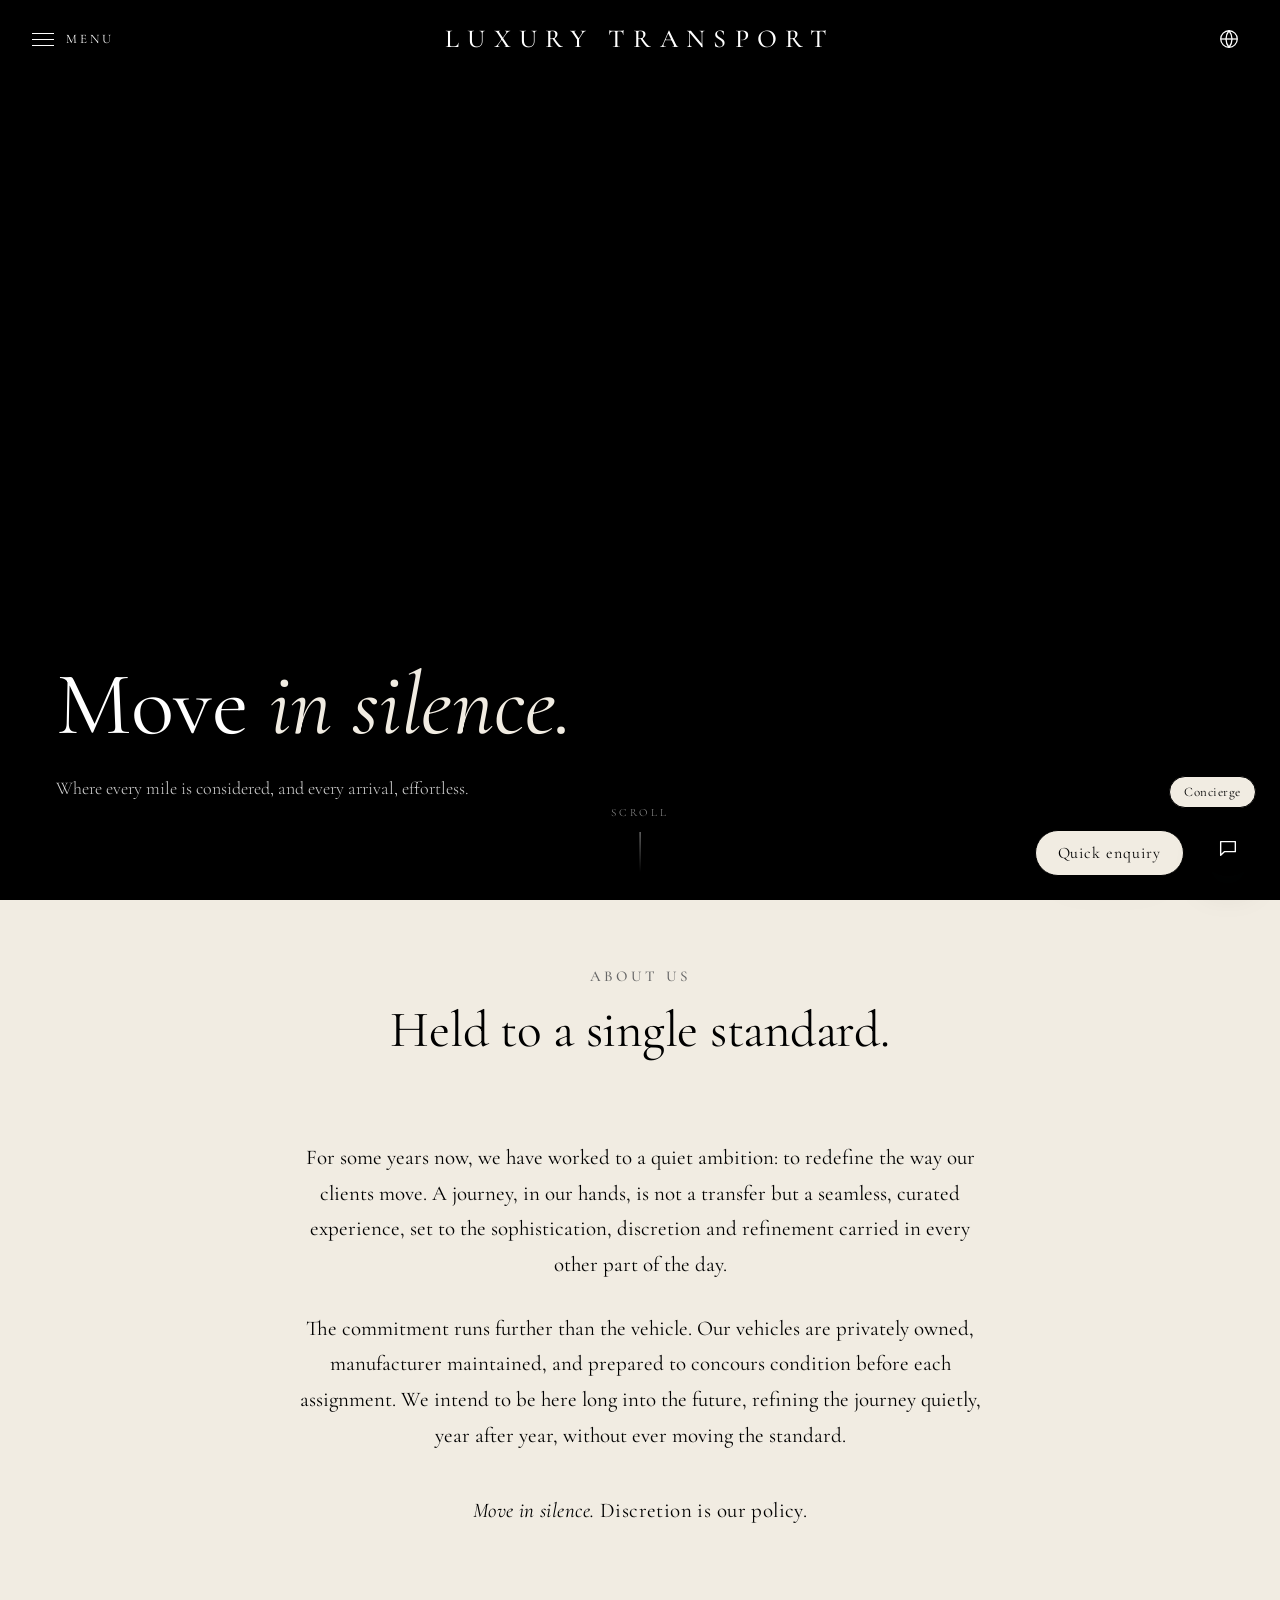
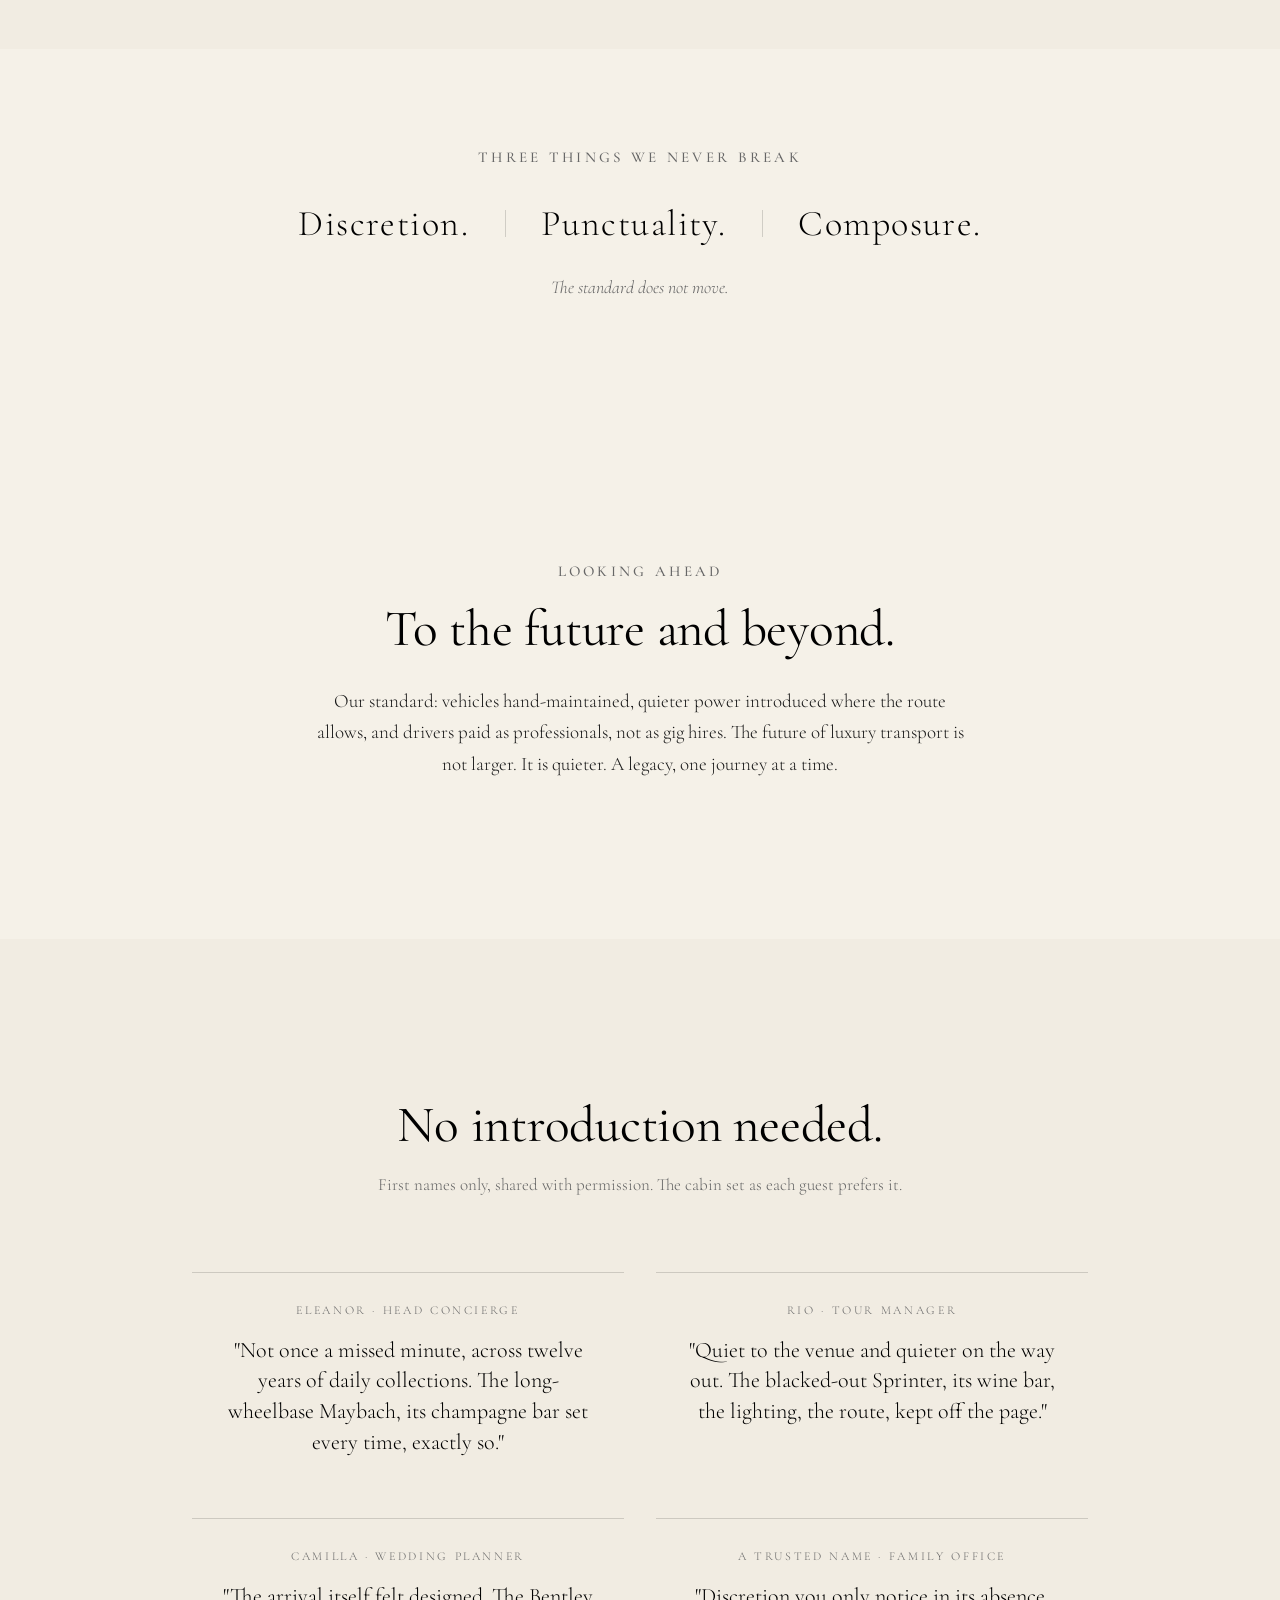
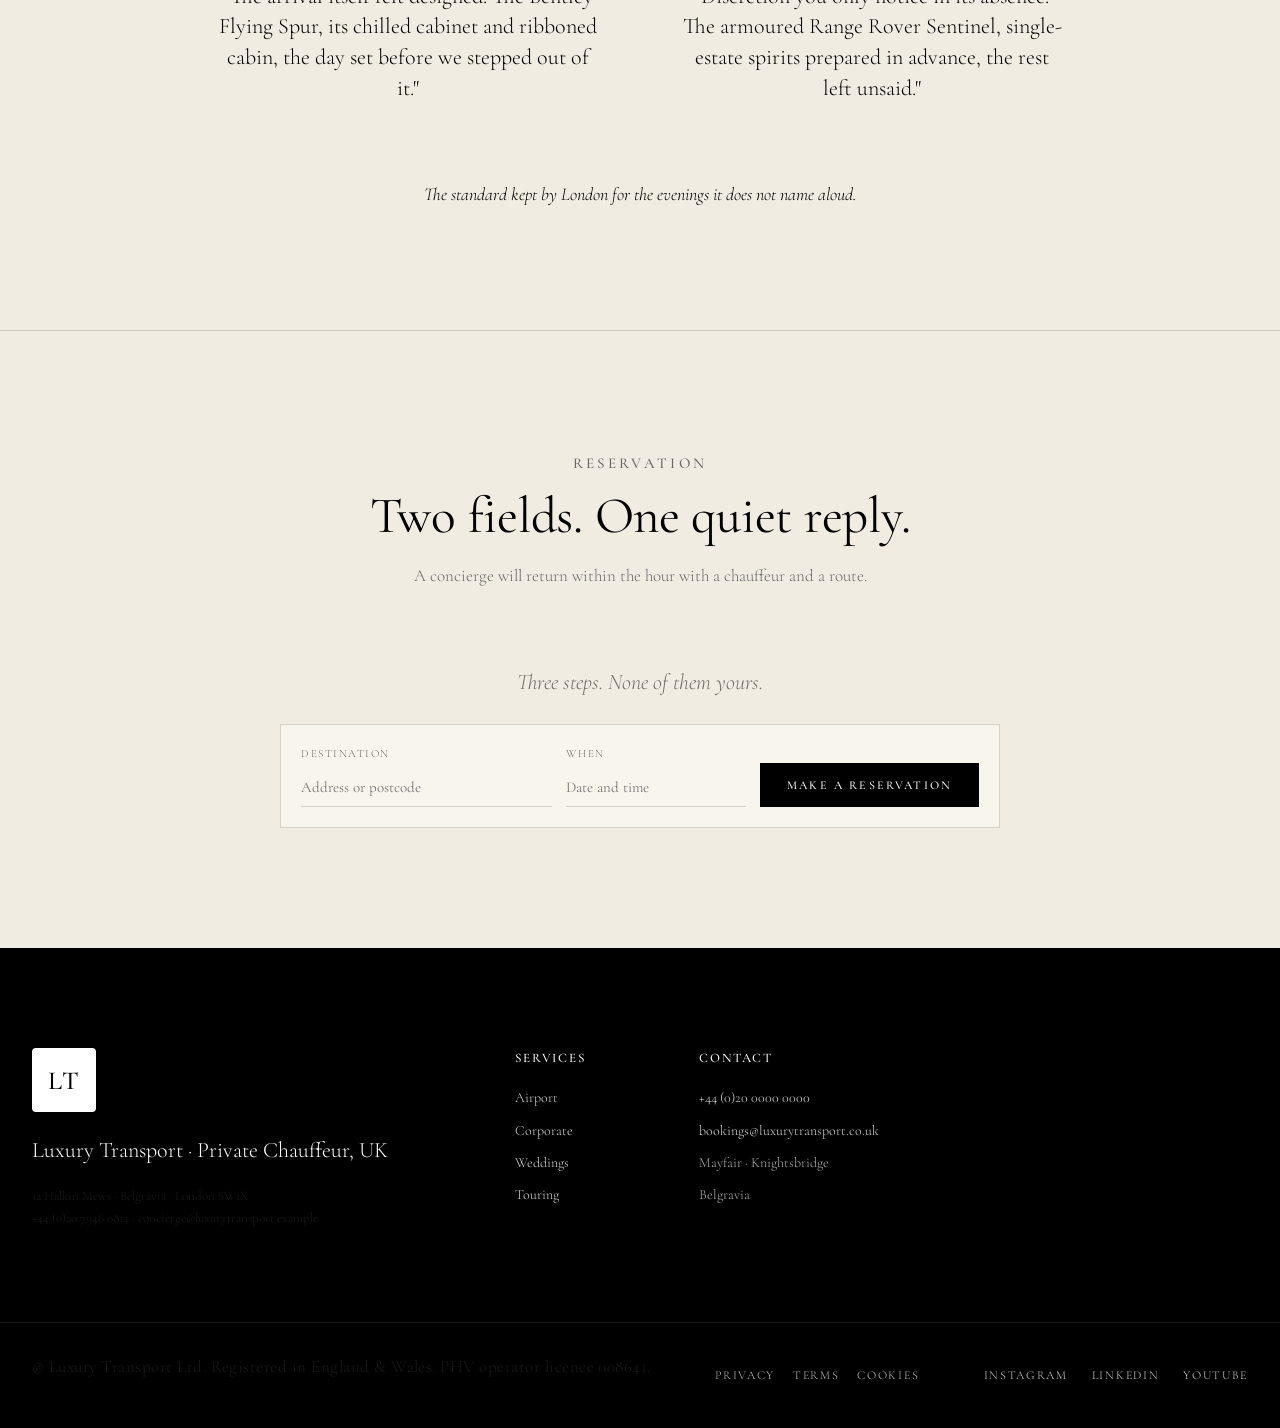
==== commit 772df7f3: "Home hero: add luxurious lede beneath "Move in silence." Co-Authored-By: Claude Opus 4.8 (1M context" ====
--- a/index.html
+++ b/index.html
@@ -57,15 +57,16 @@
   <section class="hero hero--left">
     <div class="hero__media" aria-hidden="true" data-hero-video>
       <video class="hero__video hero__video--a is-active" autoplay muted playsinline preload="auto" poster="">
-        <source src="Vid/background_london.mp4" type="video/mp4">
+        <source src="Vid/background_london_cinematic_loop.mp4" type="video/mp4">
       </video>
       <video class="hero__video hero__video--b" muted playsinline preload="auto">
-        <source src="Vid/background_london.mp4" type="video/mp4">
+        <source src="Vid/background_london_cinematic_loop.mp4" type="video/mp4">
       </video>
     </div>
     <div class="hero__veil"></div>
     <div class="container hero__content">
       <h1 class="hero__title">Move <em>in silence.</em></h1>
+      <p class="hero__lede">Where every mile is considered, and every arrival, effortless.</p>
     </div>
     <div class="hero__scroll" aria-hidden="true">
       <span>Scroll</span>
--- a/styles.css
+++ b/styles.css
@@ -1103,209 +1103,266 @@
 }
 
 /* ---------- Future page editorial (cream theme) ---------- */
-.future-essay {
+/* ---------- The Future (reconstructed editorial layout) ---------- */
+.future {
   background: var(--bg);
   color: var(--ink);
-  padding-bottom: 140px;
-  font-family: var(--serif);
-}
-.future-essay__intro {
+}
+
+/* Intro */
+.future-intro {
+  max-width: 960px;
+  margin: 0 auto;
   text-align: center;
-  max-width: 880px;
+  padding: 150px 32px 36px;
+}
+.future-intro .eyebrow {
+  color: var(--ink-mute);
+  margin-bottom: 26px;
+}
+.future-intro__title {
+  font-family: var(--serif);
+  font-weight: 500;
+  font-size: clamp(40px, 5.6vw, 78px);
+  line-height: 1.04;
+  letter-spacing: -0.015em;
+  margin: 0 0 30px;
+  color: var(--ink);
+}
+.future-intro__lede {
+  font-family: var(--serif);
+  font-style: italic;
+  font-size: clamp(20px, 2.4vw, 27px);
+  line-height: 1.5;
+  color: var(--ink-soft);
+  max-width: 640px;
   margin: 0 auto;
-  padding: 140px 32px 24px;
-}
-.future-essay__intro h2 {
-  color: var(--ink);
-  font-size: 44px;
-  margin: 18px 0 28px;
-  letter-spacing: -0.01em;
-  line-height: 1.1;
-}
-.future-essay__intro .eyebrow {
-  color: var(--ink-mute);
-}
-.future-essay__lede {
-  color: var(--ink-soft);
-  font-family: var(--serif);
-  font-size: 21px;
-  line-height: 1.65;
-  margin: 0;
-}
-
-.future-timeline {
-  max-width: 1040px;
+}
+
+/* Principles — alternating rows with oversized ghost numerals */
+.future-principles {
+  max-width: 1160px;
   margin: 0 auto;
-  padding: 96px 32px 24px;
-  display: grid;
-  gap: 56px;
-}
-.future-timeline__phase {
-  display: grid;
-  grid-template-columns: 1fr 2fr;
-  gap: 56px;
-  align-items: start;
-  padding-bottom: 56px;
+  padding: 80px 32px 24px;
+}
+.principle {
+  display: flex;
+  align-items: center;
+  gap: clamp(40px, 6vw, 100px);
+  padding: 76px 0;
+  border-top: 1px solid var(--line);
+}
+.principle:last-child {
   border-bottom: 1px solid var(--line);
 }
-.future-timeline__phase:last-child {
-  border-bottom: none;
-  padding-bottom: 0;
-}
-.future-timeline__marker {
-  display: flex;
-  flex-direction: column;
-  gap: 8px;
-}
-.future-timeline__years {
+.principle:nth-child(even) {
+  flex-direction: row-reverse;
+}
+.principle__index {
+  flex: 0 0 auto;
+  width: clamp(130px, 24vw, 300px);
+  text-align: center;
+  font-family: var(--serif);
+  font-weight: 500;
+  font-size: clamp(110px, 17vw, 230px);
+  line-height: 0.78;
+  letter-spacing: -0.02em;
+  color: rgba(15, 17, 18, 0.08);
+}
+.principle__text {
+  flex: 1 1 auto;
+  max-width: 620px;
+}
+.principle:nth-child(even) .principle__text {
+  text-align: right;
+}
+.principle:nth-child(even) .principle__body {
+  margin-left: auto;
+}
+.principle__name {
   font-family: var(--sans);
-  font-size: 11px;
-  letter-spacing: 0.26em;
+  font-size: 12px;
+  letter-spacing: 0.3em;
   text-transform: uppercase;
   color: var(--ink-mute);
-}
-.future-timeline__phase-name {
-  font-family: var(--serif);
-  font-size: 36px;
-  color: var(--ink);
-  line-height: 1.05;
-  letter-spacing: -0.005em;
-}
-.future-timeline__body h3 {
-  color: var(--ink);
-  font-size: 28px;
-  margin: 0 0 16px;
-  line-height: 1.2;
-}
-.future-timeline__body p {
+  margin: 0 0 18px;
+}
+.principle__text h3 {
+  font-family: var(--serif);
+  font-weight: 500;
+  font-size: clamp(28px, 3.4vw, 44px);
+  line-height: 1.1;
+  letter-spacing: -0.01em;
+  color: var(--ink);
+  margin: 0 0 18px;
+}
+.principle__body {
+  font-family: var(--serif);
+  font-size: 19px;
+  line-height: 1.7;
   color: var(--ink-soft);
-  font-family: var(--serif);
-  font-size: 18px;
-  line-height: 1.7;
   margin: 0;
-}
-
-.future-ambitions__head {
+  max-width: 52ch;
+}
+
+/* What's on the horizon — hairline matrix, no cards */
+.future-horizon {
+  max-width: 1160px;
+  margin: 0 auto;
+  padding: 80px 32px 24px;
+}
+.future-horizon__head {
   text-align: center;
-  max-width: 720px;
-  margin: 0 auto;
-  padding: 72px 32px 28px;
-}
-.future-ambitions__head .eyebrow {
+}
+.future-horizon__head .eyebrow {
   color: var(--ink-mute);
-}
-.future-ambitions {
+  margin-bottom: 18px;
+}
+.future-horizon__title {
+  font-family: var(--serif);
+  font-weight: 500;
+  font-size: clamp(30px, 4vw, 54px);
+  line-height: 1.08;
+  letter-spacing: -0.01em;
+  color: var(--ink);
+  margin: 0 0 52px;
+}
+.future-horizon__grid {
   display: grid;
-  grid-template-columns: repeat(2, 1fr);
-  gap: 22px;
-  max-width: 1040px;
-  margin: 0 auto;
-  padding: 0 32px;
-}
-.future-ambition {
-  padding: 36px 32px;
+  grid-template-columns: 1fr 1fr;
+  border-top: 1px solid var(--line);
+  border-left: 1px solid var(--line);
+}
+.horizon-item {
+  padding: 52px 48px 56px;
+  border-right: 1px solid var(--line);
+  border-bottom: 1px solid var(--line);
+  transition: background 0.35s ease;
+}
+.horizon-item:hover {
   background: var(--bg-cream);
-  border: 1px solid var(--line);
-  border-radius: 12px;
-  transition:
-    background 0.3s ease,
-    border-color 0.3s ease,
-    transform 0.3s ease;
-}
-.future-ambition:hover {
-  background: var(--bg-light);
-  border-color: rgba(26, 24, 22, 0.32);
-  transform: translateY(-3px);
-}
-.future-ambition h4 {
-  font-family: var(--serif);
-  font-size: 24px;
+}
+.horizon-item__no {
+  display: block;
+  font-family: var(--serif);
+  font-size: 16px;
+  letter-spacing: 0.28em;
+  color: var(--ink-mute);
+  margin-bottom: 24px;
+}
+.horizon-item h4 {
+  font-family: var(--serif);
+  font-weight: 500;
+  font-size: clamp(24px, 2.6vw, 31px);
   color: var(--ink);
   margin: 0 0 14px;
   letter-spacing: -0.005em;
 }
-.future-ambition p {
+.horizon-item p {
+  font-family: var(--serif);
+  font-size: 17px;
+  line-height: 1.65;
   color: var(--ink-soft);
-  font-family: var(--serif);
-  font-size: 16px;
-  line-height: 1.7;
   margin: 0;
 }
 
-.future-commitment {
+/* Security band — full-bleed dark */
+.future-band {
+  background: #0f1112;
+  color: #f5f1e8;
+  margin-top: 100px;
+}
+.future-band__inner {
+  max-width: 920px;
+  margin: 0 auto;
   text-align: center;
-  max-width: 860px;
+  padding: 134px 32px;
+}
+.future-band .eyebrow {
+  color: rgba(245, 241, 232, 0.55);
+  margin-bottom: 34px;
+}
+.future-band__statement {
+  font-family: var(--serif);
+  font-style: italic;
+  font-weight: 400;
+  font-size: clamp(26px, 3.6vw, 44px);
+  line-height: 1.3;
+  color: #f8f5ed;
+  margin: 0;
+}
+
+/* Closing commitment */
+.future-close {
+  max-width: 840px;
   margin: 0 auto;
-  padding: 96px 32px 0;
-}
-.future-commitment .eyebrow {
+  text-align: center;
+  padding: 120px 32px 140px;
+}
+.future-close .eyebrow {
   color: var(--ink-mute);
-  margin: 0 0 28px;
-}
-.future-commitment__statement {
-  font-family: var(--serif);
-  font-size: 26px;
-  line-height: 1.5;
+  margin-bottom: 30px;
+}
+.future-close__statement {
+  font-family: var(--serif);
+  font-size: clamp(24px, 3vw, 38px);
+  line-height: 1.4;
+  letter-spacing: -0.005em;
   color: var(--ink);
   margin: 0;
-  font-weight: 400;
-}
-@media (max-width: 1080px) {
-  .future-timeline__phase {
+}
+
+@media (max-width: 860px) {
+  .principle,
+  .principle:nth-child(even) {
+    flex-direction: column;
+    align-items: flex-start;
+    gap: 6px;
+    padding: 52px 0;
+  }
+  .principle__index {
+    width: auto;
+    text-align: left;
+    font-size: clamp(90px, 26vw, 150px);
+    line-height: 0.9;
+  }
+  .principle:nth-child(even) .principle__text {
+    text-align: left;
+  }
+  .principle:nth-child(even) .principle__body {
+    margin-left: 0;
+  }
+  .future-horizon__grid {
     grid-template-columns: 1fr;
-    gap: 18px;
-    padding-bottom: 48px;
-  }
-  .future-timeline__phase-name {
-    font-size: 30px;
   }
 }
 @media (max-width: 720px) {
-  .future-essay {
-    padding-bottom: 96px;
-  }
-  .future-essay__intro {
-    padding: 88px 20px 16px;
-  }
-  .future-essay__intro h2 {
-    font-size: 30px;
-  }
-  .future-essay__lede {
-    font-size: 18px;
-  }
-  .future-timeline {
-    padding: 64px 20px 8px;
-    gap: 40px;
-  }
-  .future-timeline__phase {
-    gap: 14px;
-    padding-bottom: 40px;
-  }
-  .future-timeline__phase-name {
-    font-size: 26px;
-  }
-  .future-timeline__body h3 {
-    font-size: 22px;
-  }
-  .future-timeline__body p {
-    font-size: 16px;
-  }
-  .future-ambitions {
-    grid-template-columns: 1fr;
-    gap: 16px;
-    padding: 0 20px;
-  }
-  .future-ambitions__head {
-    padding: 48px 20px 20px;
-  }
-  .future-ambition {
-    padding: 28px 24px;
-  }
-  .future-commitment {
-    padding: 72px 20px 0;
-  }
-  .future-commitment__statement {
-    font-size: 20px;
+  .future-intro {
+    padding: 96px 20px 24px;
+  }
+  .future-principles {
+    padding: 48px 20px 16px;
+  }
+  .principle__body {
+    font-size: 17px;
+  }
+  .future-horizon {
+    padding: 56px 20px 16px;
+  }
+  .future-horizon__title {
+    margin-bottom: 36px;
+  }
+  .horizon-item {
+    padding: 40px 28px 44px;
+  }
+  .future-band {
+    margin-top: 72px;
+  }
+  .future-band__inner {
+    padding: 92px 22px;
+  }
+  .future-close {
+    padding: 84px 20px 96px;
   }
 }
 
@@ -1935,71 +1992,208 @@
 .services {
   background: var(--bg-cream);
 }
+/* ---------- Services closing quote ---------- */
+.services-quote {
+  background: #0f1112;
+  color: #f5f1e8;
+  text-align: center;
+}
+.services-quote__inner {
+  max-width: 860px;
+  margin: 0 auto;
+  padding: 140px 32px;
+}
+.services-quote .eyebrow {
+  color: rgba(245, 241, 232, 0.55);
+  margin-bottom: 40px;
+}
+.services-quote__quote {
+  margin: 0;
+}
+.services-quote__quote p {
+  font-family: var(--serif);
+  font-style: italic;
+  font-weight: 400;
+  font-size: clamp(30px, 4.6vw, 56px);
+  line-height: 1.18;
+  letter-spacing: -0.01em;
+  margin: 0;
+  color: #f8f5ed;
+}
+.services-quote__attribution {
+  font-family: var(--sans);
+  font-size: 12px;
+  letter-spacing: 0.26em;
+  text-transform: uppercase;
+  color: rgba(245, 241, 232, 0.6);
+  margin: 40px 0 0;
+}
+@media (max-width: 720px) {
+  .services-quote__inner {
+    padding: 88px 22px;
+  }
+  .services-quote__attribution {
+    margin-top: 28px;
+  }
+}
 .services__grid {
   display: grid;
   grid-template-columns: repeat(3, 1fr);
-  gap: 28px;
+  gap: 24px;
   margin-bottom: 0;
   padding: 0 32px 120px;
 }
 .tile {
-  background: var(--bg-cream);
-  padding: 0;
-  display: flex;
-  flex-direction: column;
-  min-height: 240px;
+  position: relative;
+  display: block;
+  aspect-ratio: 3 / 4;
   overflow: hidden;
-  border: 1px solid var(--line);
-  border-radius: 12px;
-  box-shadow: 0 18px 40px -18px rgba(15, 17, 18, 0.25);
+  border-radius: 2px;
+  background: #000;
+  color: #fff;
+  box-shadow: 0 24px 60px -28px rgba(15, 17, 18, 0.55);
   transition:
-    background 0.25s ease,
-    color 0.25s ease,
-    box-shadow 0.35s ease,
-    transform 0.35s ease;
+    box-shadow 0.45s ease,
+    transform 0.45s ease;
 }
 .tile__media {
-  width: 100%;
-  aspect-ratio: 4 / 3;
+  position: absolute;
+  inset: 0;
   overflow: hidden;
-  background: #000;
 }
 .tile__media img {
   width: 100%;
   height: 100%;
   object-fit: cover;
   display: block;
-  transition: transform 0.5s ease;
+  transition: transform 0.9s cubic-bezier(0.2, 0.6, 0.2, 1);
+}
+.tile__veil {
+  position: absolute;
+  inset: 0;
+  background: linear-gradient(
+    180deg,
+    rgba(8, 9, 10, 0) 30%,
+    rgba(8, 9, 10, 0.35) 58%,
+    rgba(8, 9, 10, 0.82) 100%
+  );
+  transition: background 0.45s ease;
 }
 .tile__body {
-  padding: 28px 32px 36px;
-  display: flex;
-  flex-direction: column;
-  flex: 1;
-  text-align: center;
-  align-items: center;
+  position: absolute;
+  left: 0;
+  right: 0;
+  bottom: 0;
+  padding: 0 32px 34px;
+  text-align: left;
+  z-index: 1;
+}
+.tile__eyebrow {
+  font-family: var(--sans);
+  font-size: 10px;
+  letter-spacing: 0.32em;
+  text-transform: uppercase;
+  color: rgba(245, 241, 232, 0.72);
+  margin: 0 0 12px;
+}
+.tile h3 {
+  font-family: var(--serif);
+  font-weight: 500;
+  font-size: 28px;
+  line-height: 1.1;
+  color: #fff;
+  margin: 0 0 12px;
+}
+.tile__desc {
+  margin: 0;
+  font-size: 14.5px;
+  line-height: 1.55;
+  color: rgba(245, 241, 232, 0.78);
+  max-width: 34ch;
+  /* Held back until hover so the card reads as one quiet image first. */
+  max-height: 0;
+  opacity: 0;
+  overflow: hidden;
+  transform: translateY(8px);
+  transition:
+    max-height 0.5s ease,
+    opacity 0.4s ease,
+    transform 0.5s ease;
+}
+.tile__cta {
+  display: inline-block;
+  margin-top: 18px;
+  font-family: var(--sans);
+  font-size: 11px;
+  letter-spacing: 0.28em;
+  text-transform: uppercase;
+  color: #fff;
+  position: relative;
+  padding-bottom: 4px;
+  opacity: 0;
+  transform: translateY(8px);
+  transition: opacity 0.4s ease 0.05s, transform 0.5s ease 0.05s;
+}
+.tile__cta::after {
+  content: "";
+  position: absolute;
+  left: 0;
+  bottom: 0;
+  width: 100%;
+  height: 1px;
+  background: rgba(255, 255, 255, 0.85);
+  transform: scaleX(0);
+  transform-origin: left;
+  transition: transform 0.45s ease;
 }
 .tile:hover {
-  background: var(--ink);
-  color: #fff;
-  transform: translateY(-8px);
-  box-shadow: 0 36px 70px -22px rgba(15, 17, 18, 0.45);
-}
-.tile:hover h3 {
-  color: #fff;
-}
-.tile:hover p {
-  color: rgba(255, 255, 255, 0.7);
+  transform: translateY(-6px);
+  box-shadow: 0 44px 90px -30px rgba(15, 17, 18, 0.7);
 }
 .tile:hover .tile__media img {
-  transform: scale(1.04);
-}
-.tile h3 {
-  margin: 0 0 12px;
-}
-.tile p {
-  margin: 0;
-  color: var(--ink-soft);
+  transform: scale(1.06);
+}
+.tile:hover .tile__veil {
+  background: linear-gradient(
+    180deg,
+    rgba(8, 9, 10, 0.1) 0%,
+    rgba(8, 9, 10, 0.45) 50%,
+    rgba(8, 9, 10, 0.9) 100%
+  );
+}
+.tile:hover .tile__desc {
+  max-height: 140px;
+  opacity: 1;
+  transform: translateY(0);
+}
+.tile:hover .tile__cta {
+  opacity: 1;
+  transform: translateY(0);
+}
+.tile:hover .tile__cta::after {
+  transform: scaleX(1);
+}
+.tile:focus-visible {
+  outline: 2px solid #fff;
+  outline-offset: 3px;
+}
+.tile:focus-visible .tile__desc,
+.tile:focus-visible .tile__cta {
+  max-height: 140px;
+  opacity: 1;
+  transform: translateY(0);
+}
+/* Touch devices have no hover — reveal the copy and cue by default. */
+@media (hover: none) {
+  .tile .tile__desc {
+    max-height: 160px;
+    opacity: 1;
+    transform: none;
+  }
+  .tile .tile__cta {
+    opacity: 1;
+    transform: none;
+  }
 }
 
 /* ---------- Journal ---------- */
@@ -2269,8 +2463,17 @@
     padding: 0 20px 64px;
   }
   .tile {
-    padding: 36px 24px;
-    min-height: 180px;
+    aspect-ratio: 4 / 5;
+  }
+  /* No hover on touch — keep the copy and cue visible. */
+  .tile .tile__desc {
+    max-height: 160px;
+    opacity: 1;
+    transform: none;
+  }
+  .tile .tile__cta {
+    opacity: 1;
+    transform: none;
   }
   .testimonials__grid {
     grid-template-columns: 1fr;
@@ -2791,9 +2994,6 @@
   .gallery__chrome {
     padding: 14px 16px;
   }
-  .future-timeline {
-    padding: 48px 20px 8px;
-  }
   .modal {
     padding: 12px;
   }
@@ -2839,12 +3039,6 @@
     min-width: auto;
     font-size: 11px;
   }
-  .future-essay__intro h2 {
-    font-size: 26px;
-  }
-  .future-ambition {
-    padding: 24px 20px;
-  }
   .vision-essay__manifesto {
     font-size: 20px;
   }
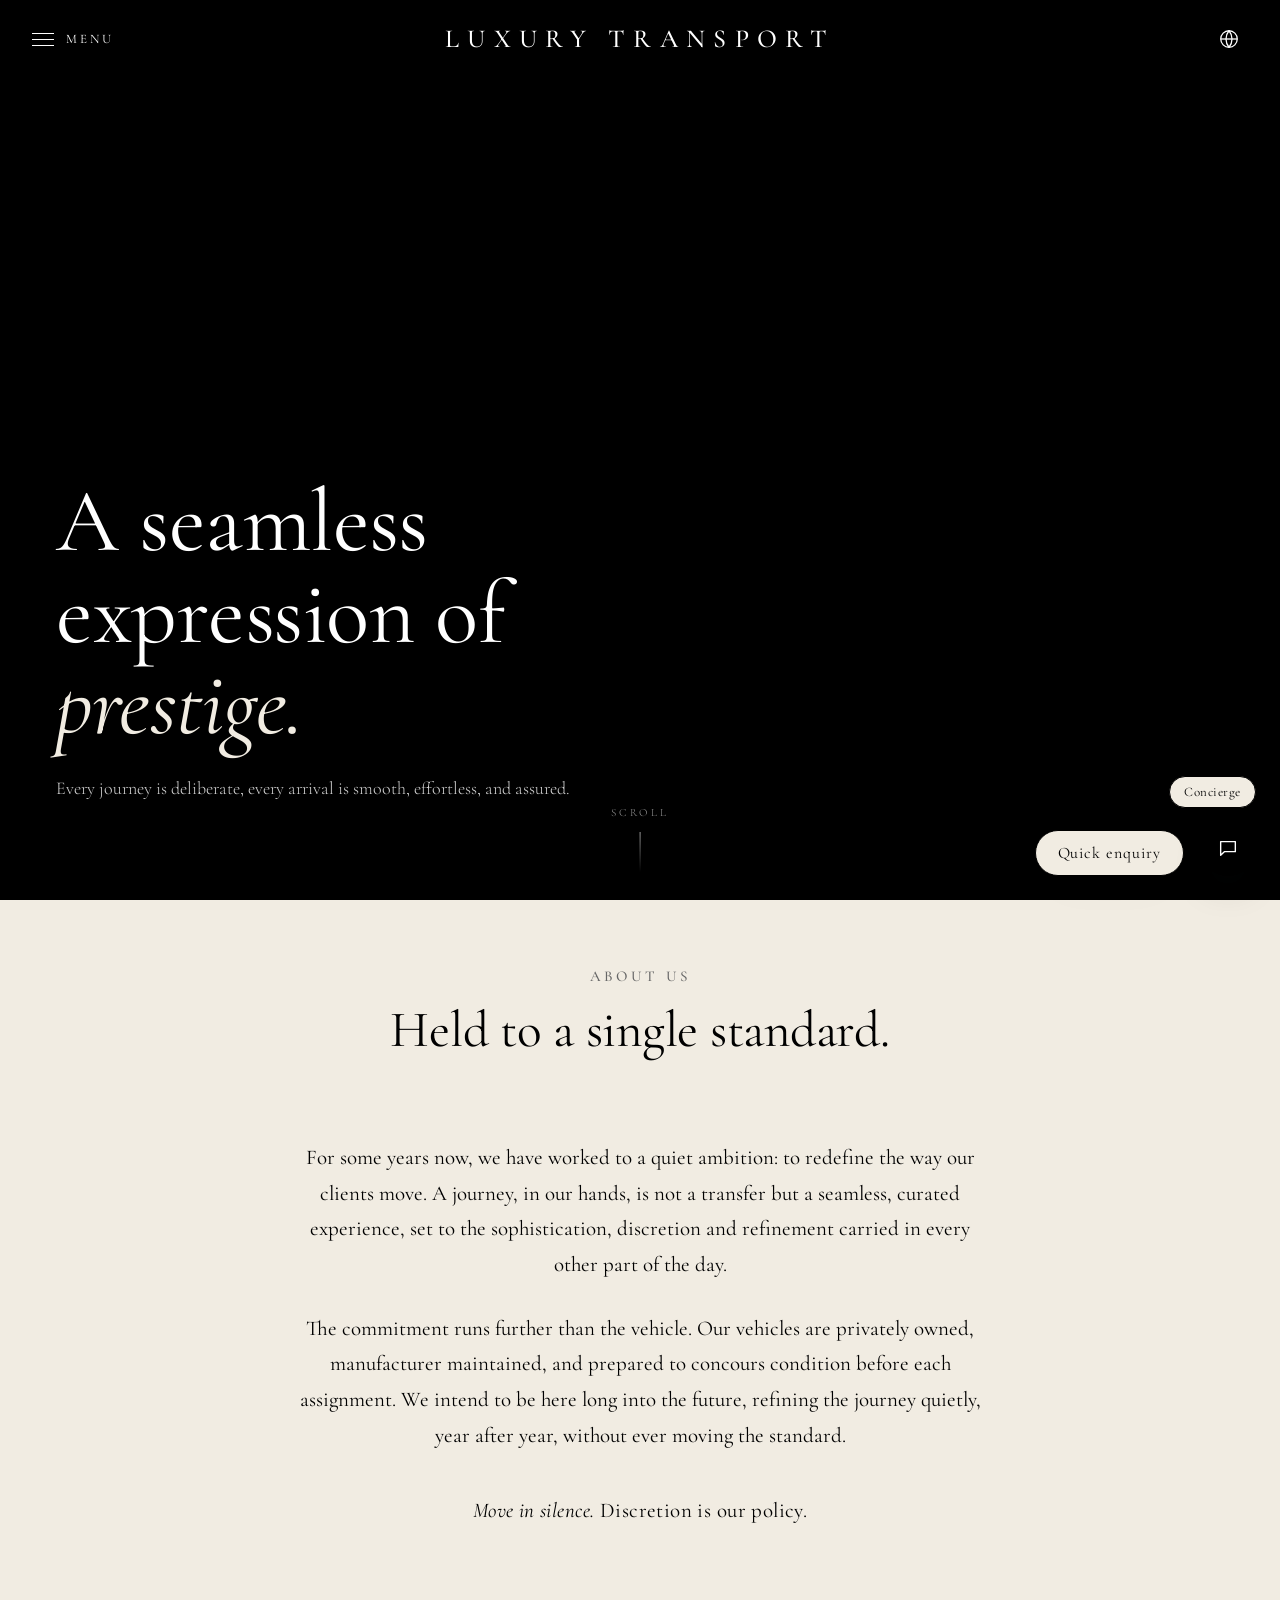
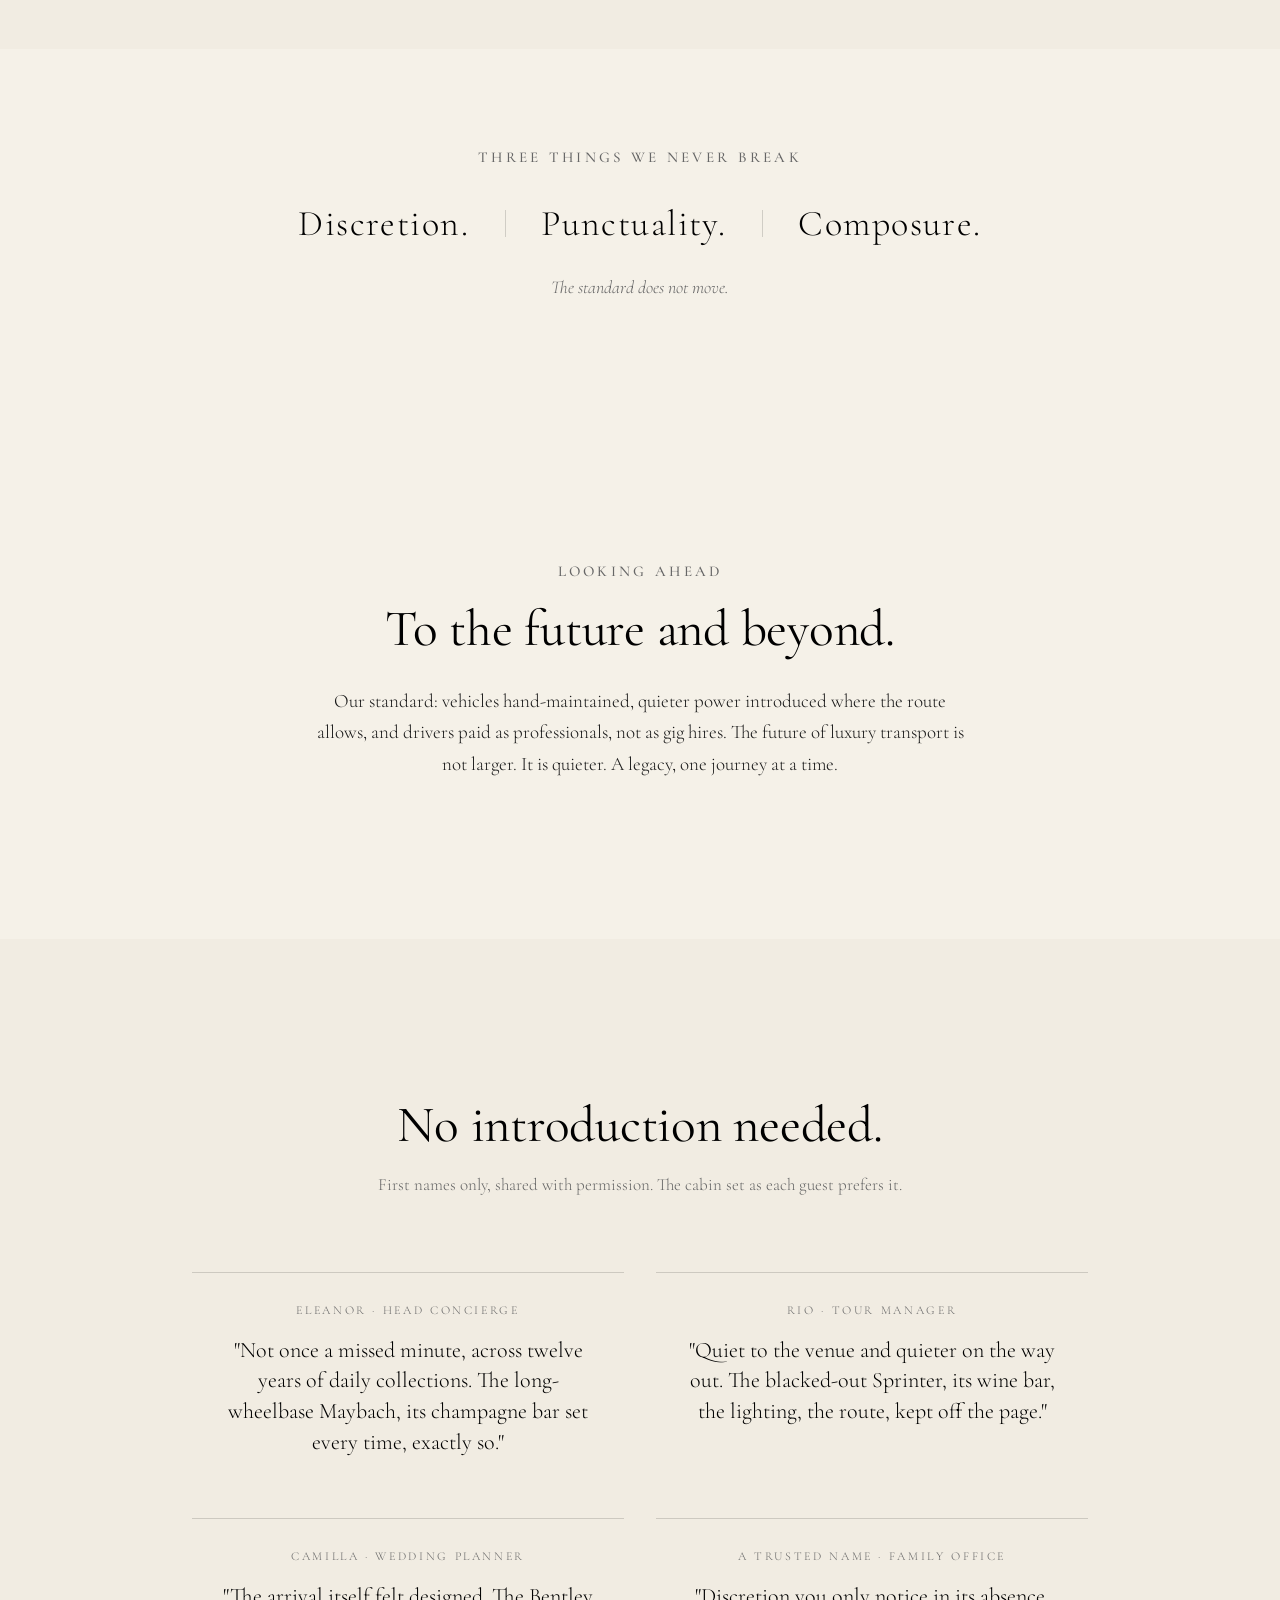
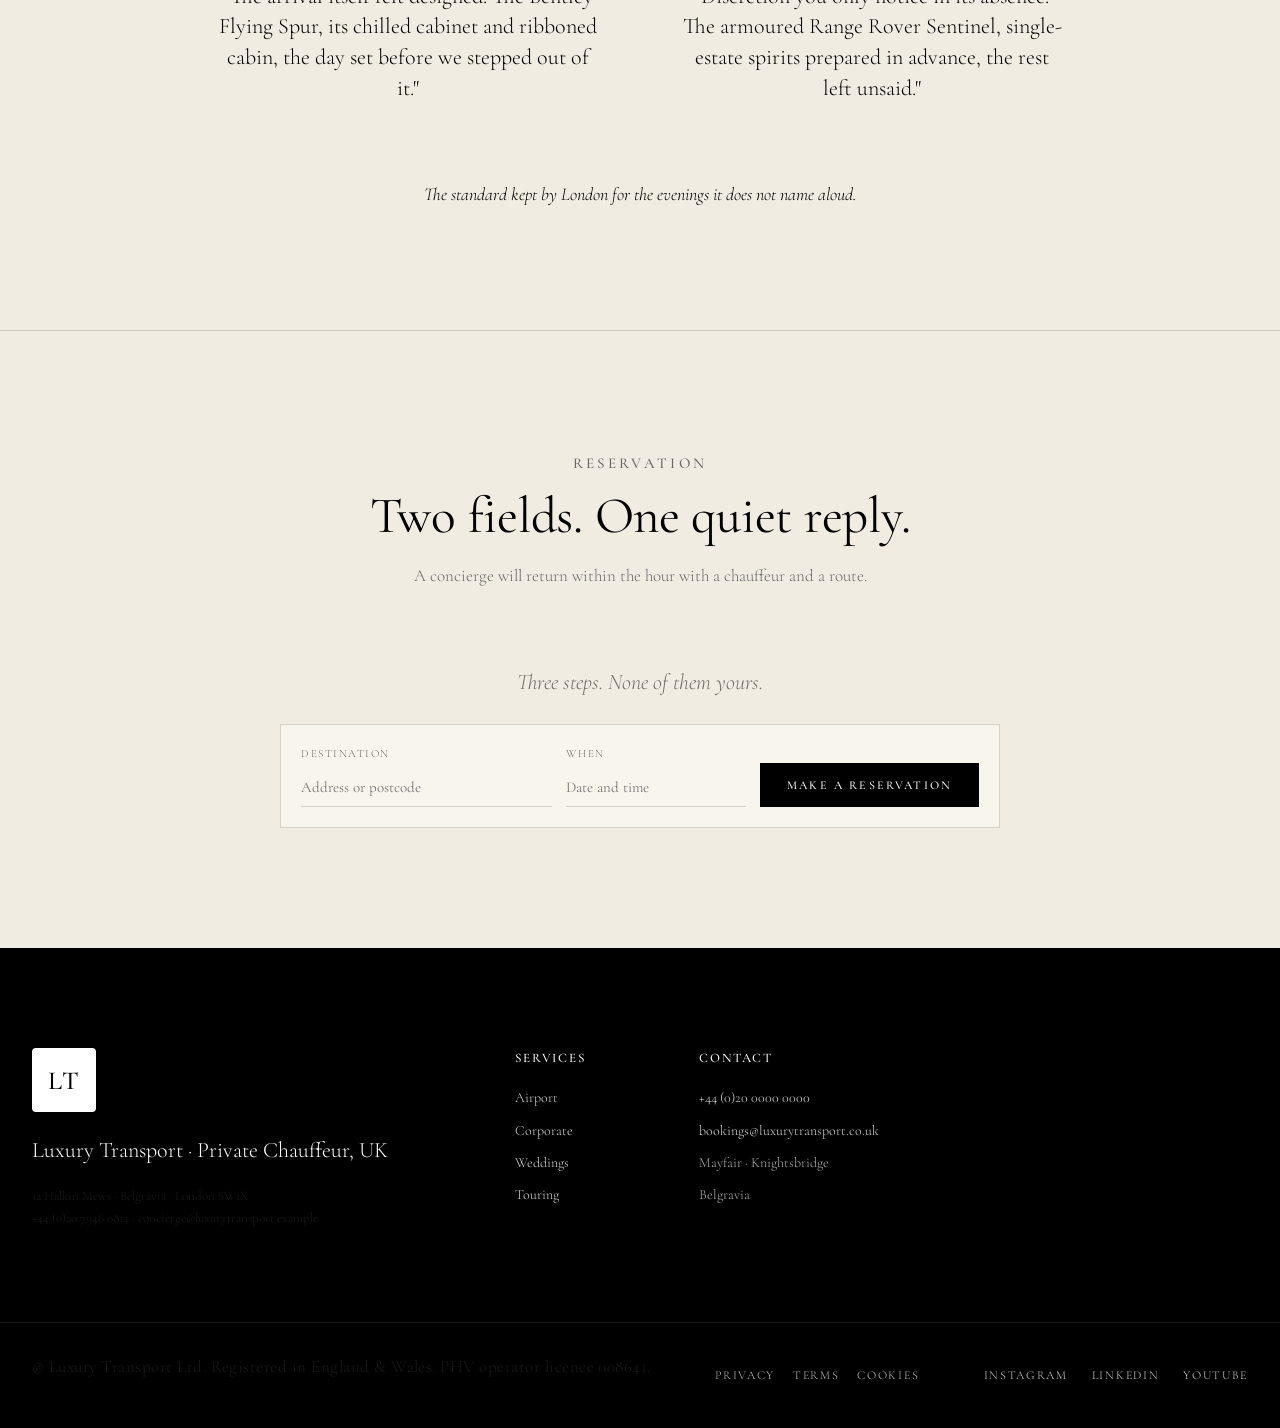
==== commit 05d87665: "Home hero: update headline and lede copy Co-Authored-By: Claude Opus 4.8 (1M context) <noreply@anthr" ====
--- a/index.html
+++ b/index.html
@@ -65,8 +65,8 @@
     </div>
     <div class="hero__veil"></div>
     <div class="container hero__content">
-      <h1 class="hero__title">Move <em>in silence.</em></h1>
-      <p class="hero__lede">Where every mile is considered, and every arrival, effortless.</p>
+      <h1 class="hero__title">A seamless expression of <em>prestige.</em></h1>
+      <p class="hero__lede">Every journey is deliberate, every arrival is smooth, effortless, and assured.</p>
     </div>
     <div class="hero__scroll" aria-hidden="true">
       <span>Scroll</span>
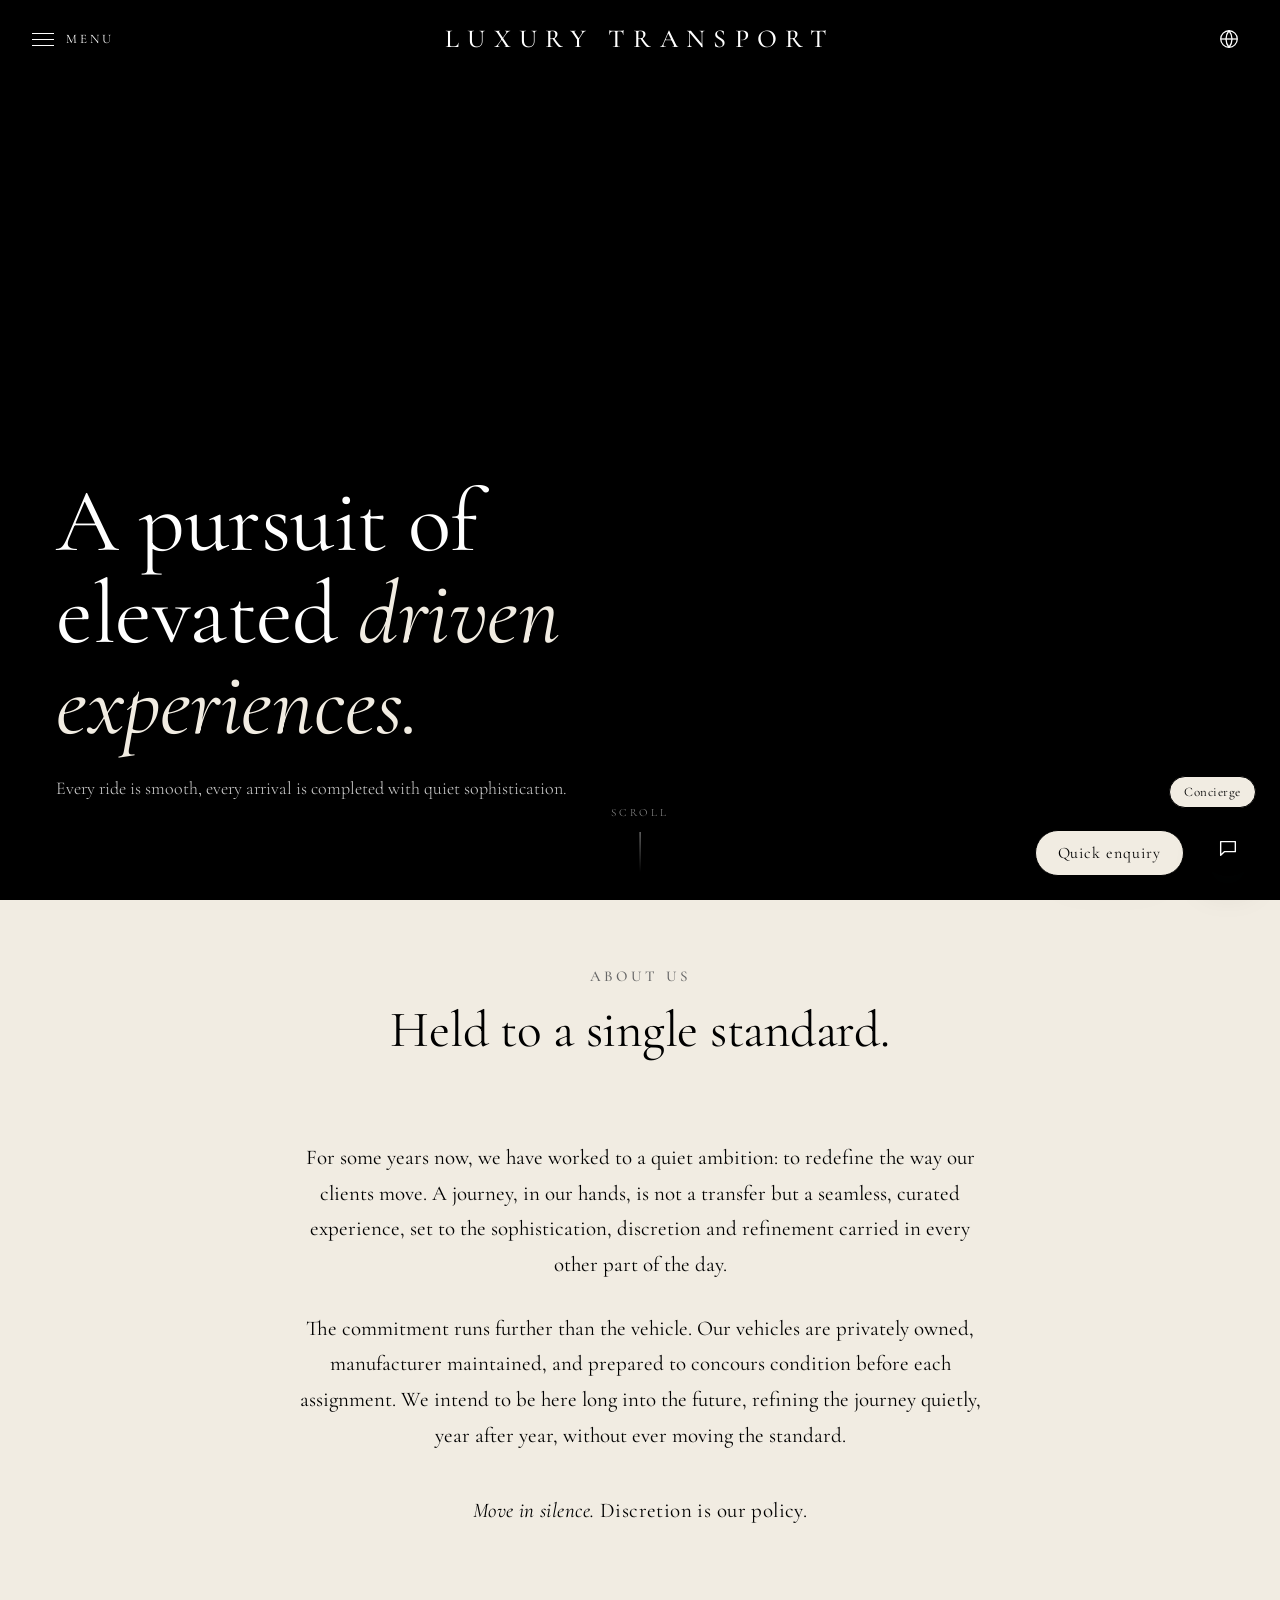
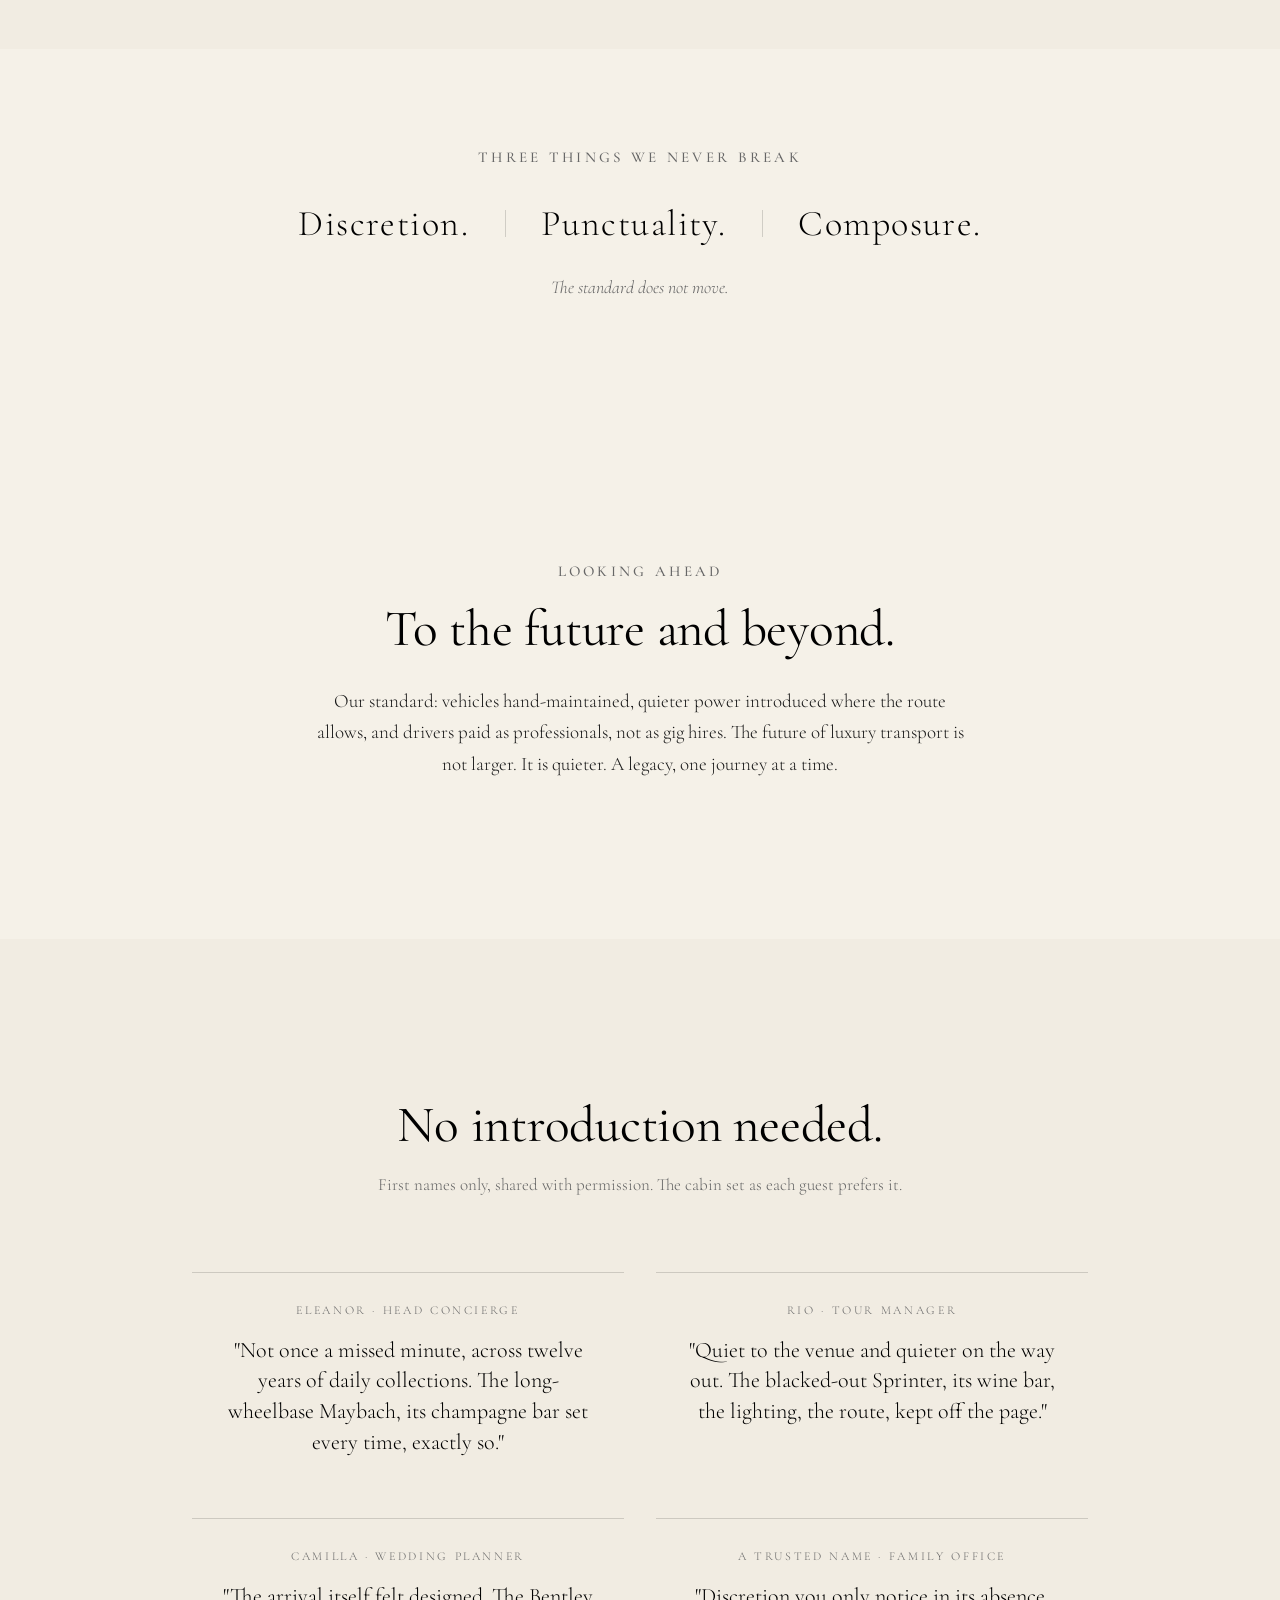
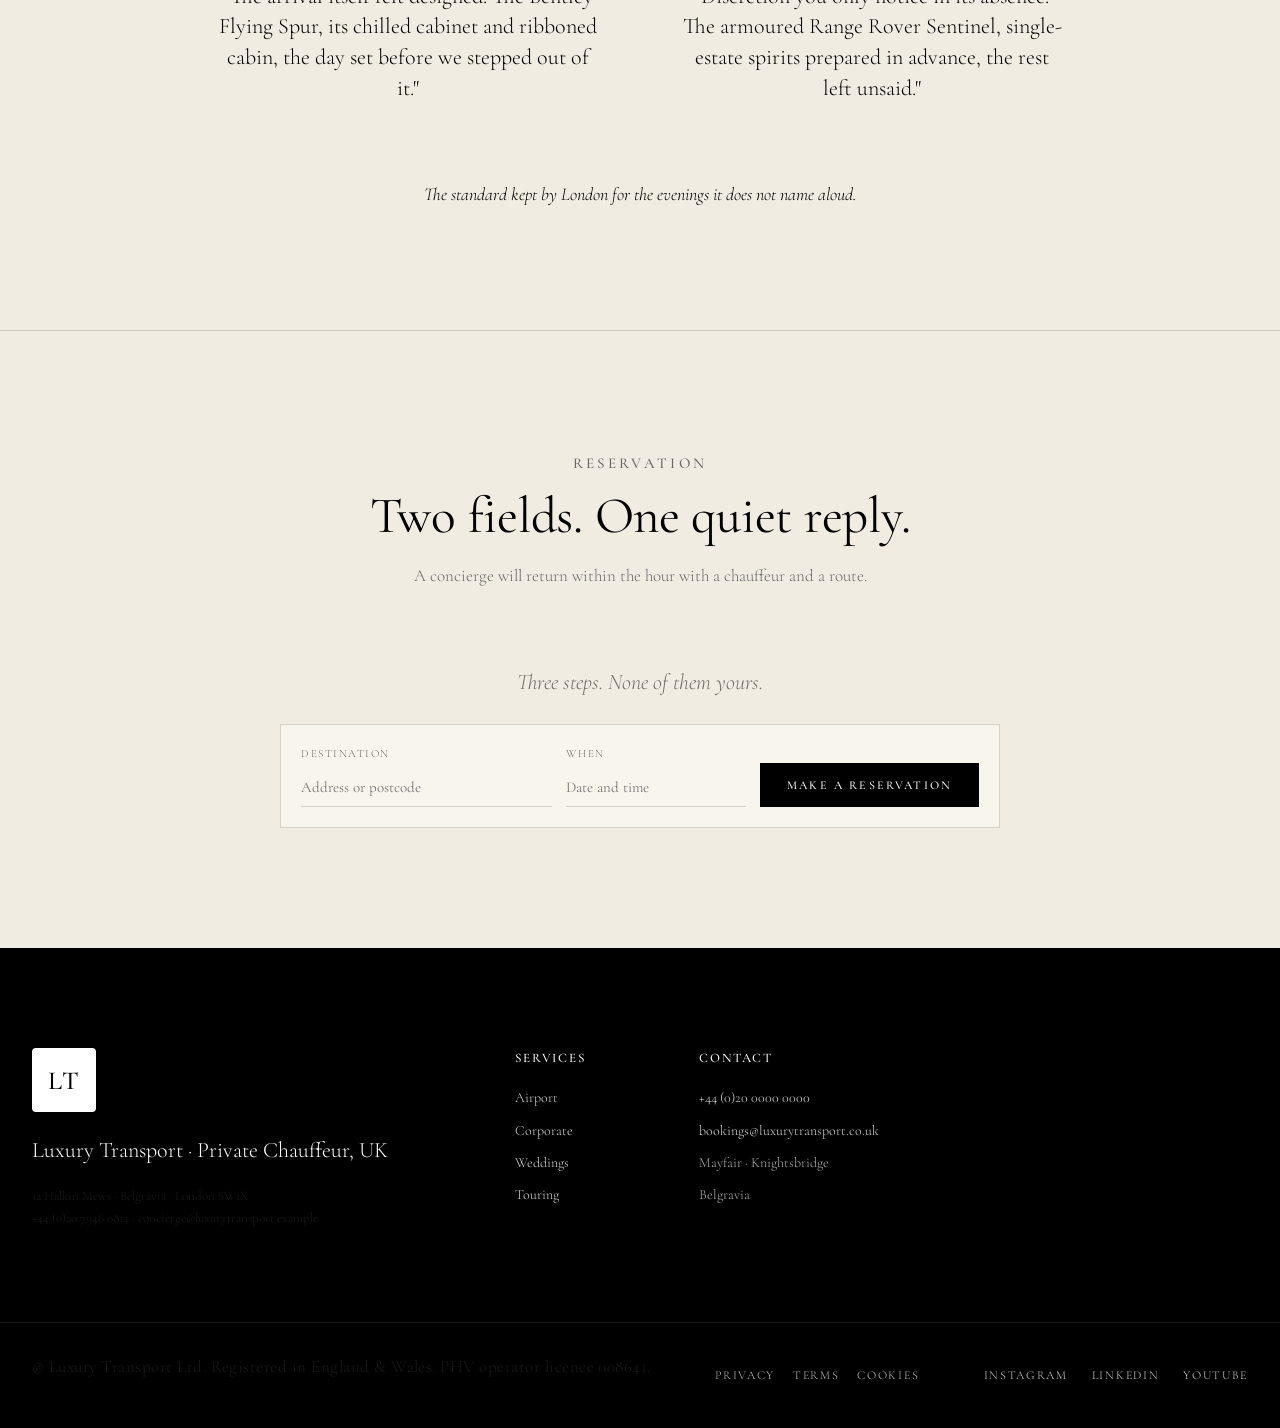
==== commit 8e1d7915: "Home hero: update headline and lede copy Co-Authored-By: Claude Opus 4.8 (1M context) <noreply@anthr" ====
--- a/index.html
+++ b/index.html
@@ -65,8 +65,8 @@
     </div>
     <div class="hero__veil"></div>
     <div class="container hero__content">
-      <h1 class="hero__title">A seamless expression of <em>prestige.</em></h1>
-      <p class="hero__lede">Every journey is deliberate, every arrival is smooth, effortless, and assured.</p>
+      <h1 class="hero__title">A pursuit of elevated <em>driven experiences.</em></h1>
+      <p class="hero__lede">Every ride is smooth, every arrival is completed with quiet sophistication.</p>
     </div>
     <div class="hero__scroll" aria-hidden="true">
       <span>Scroll</span>
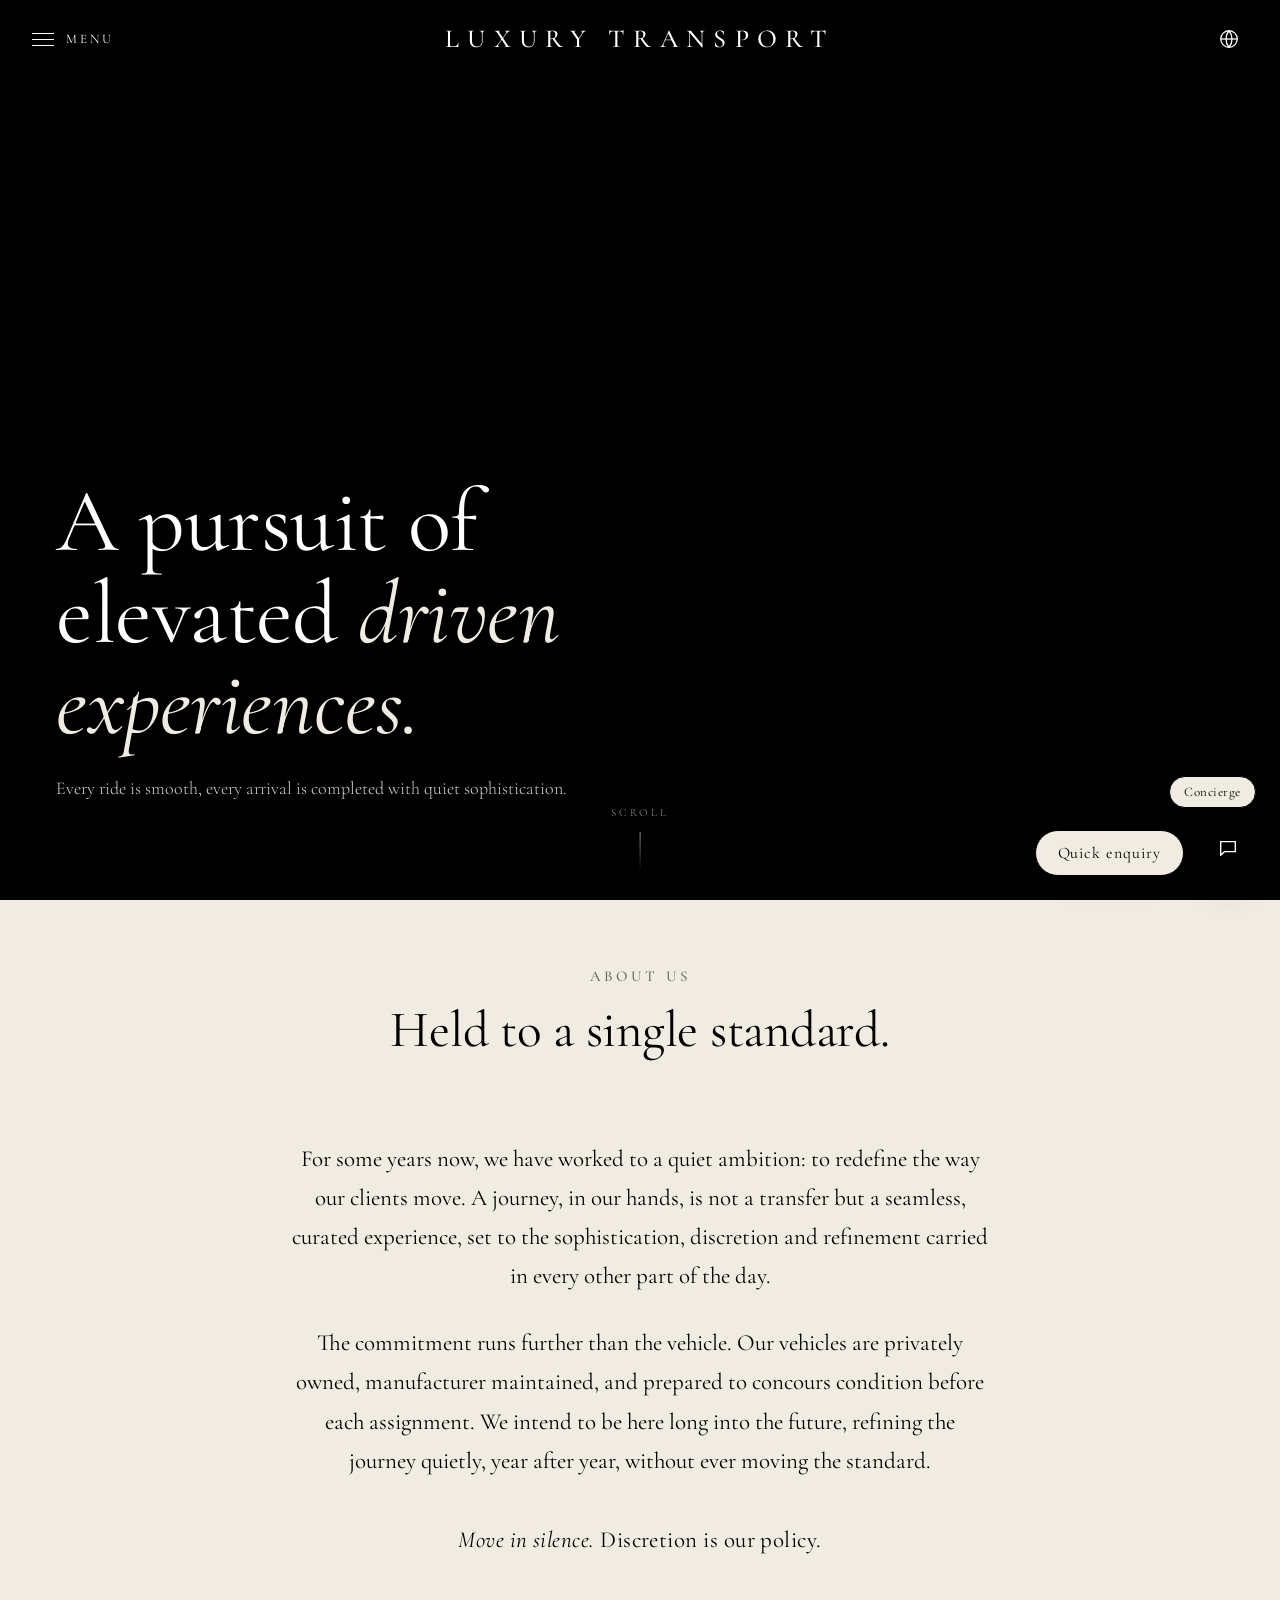
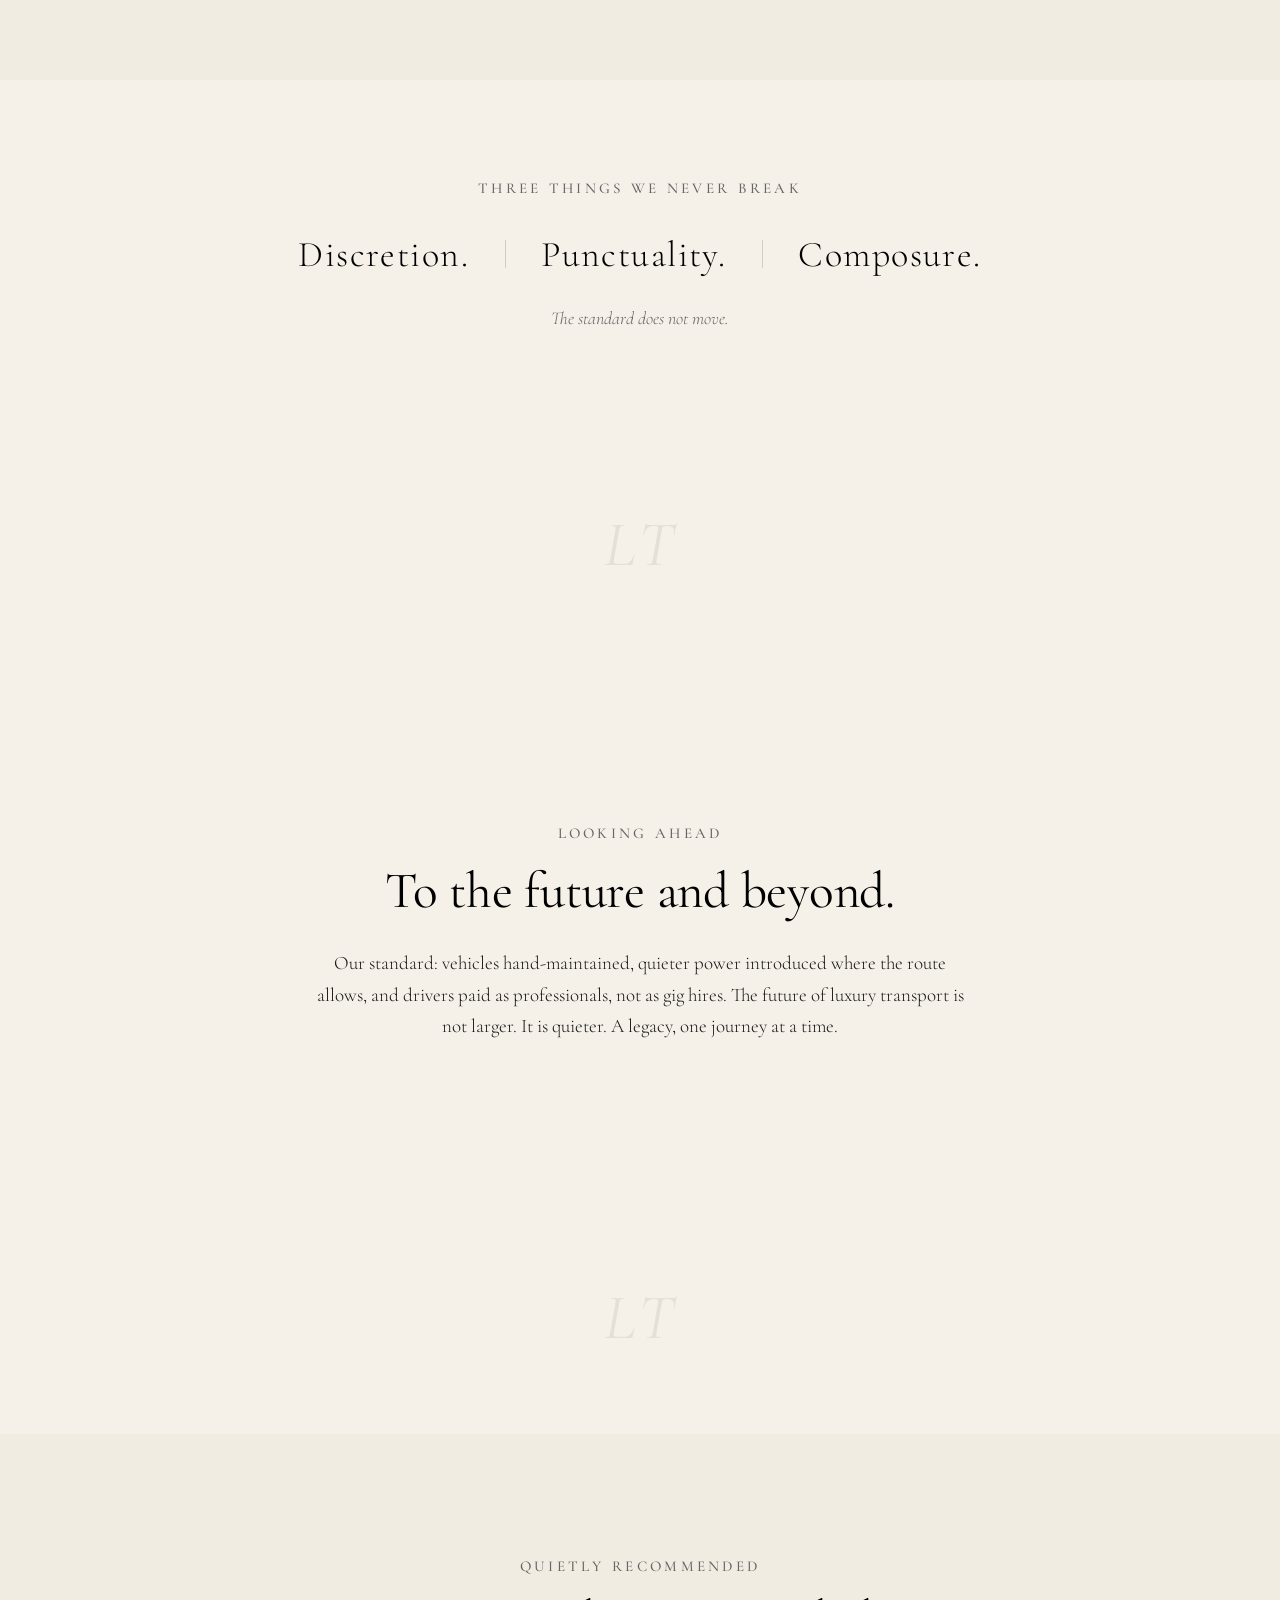
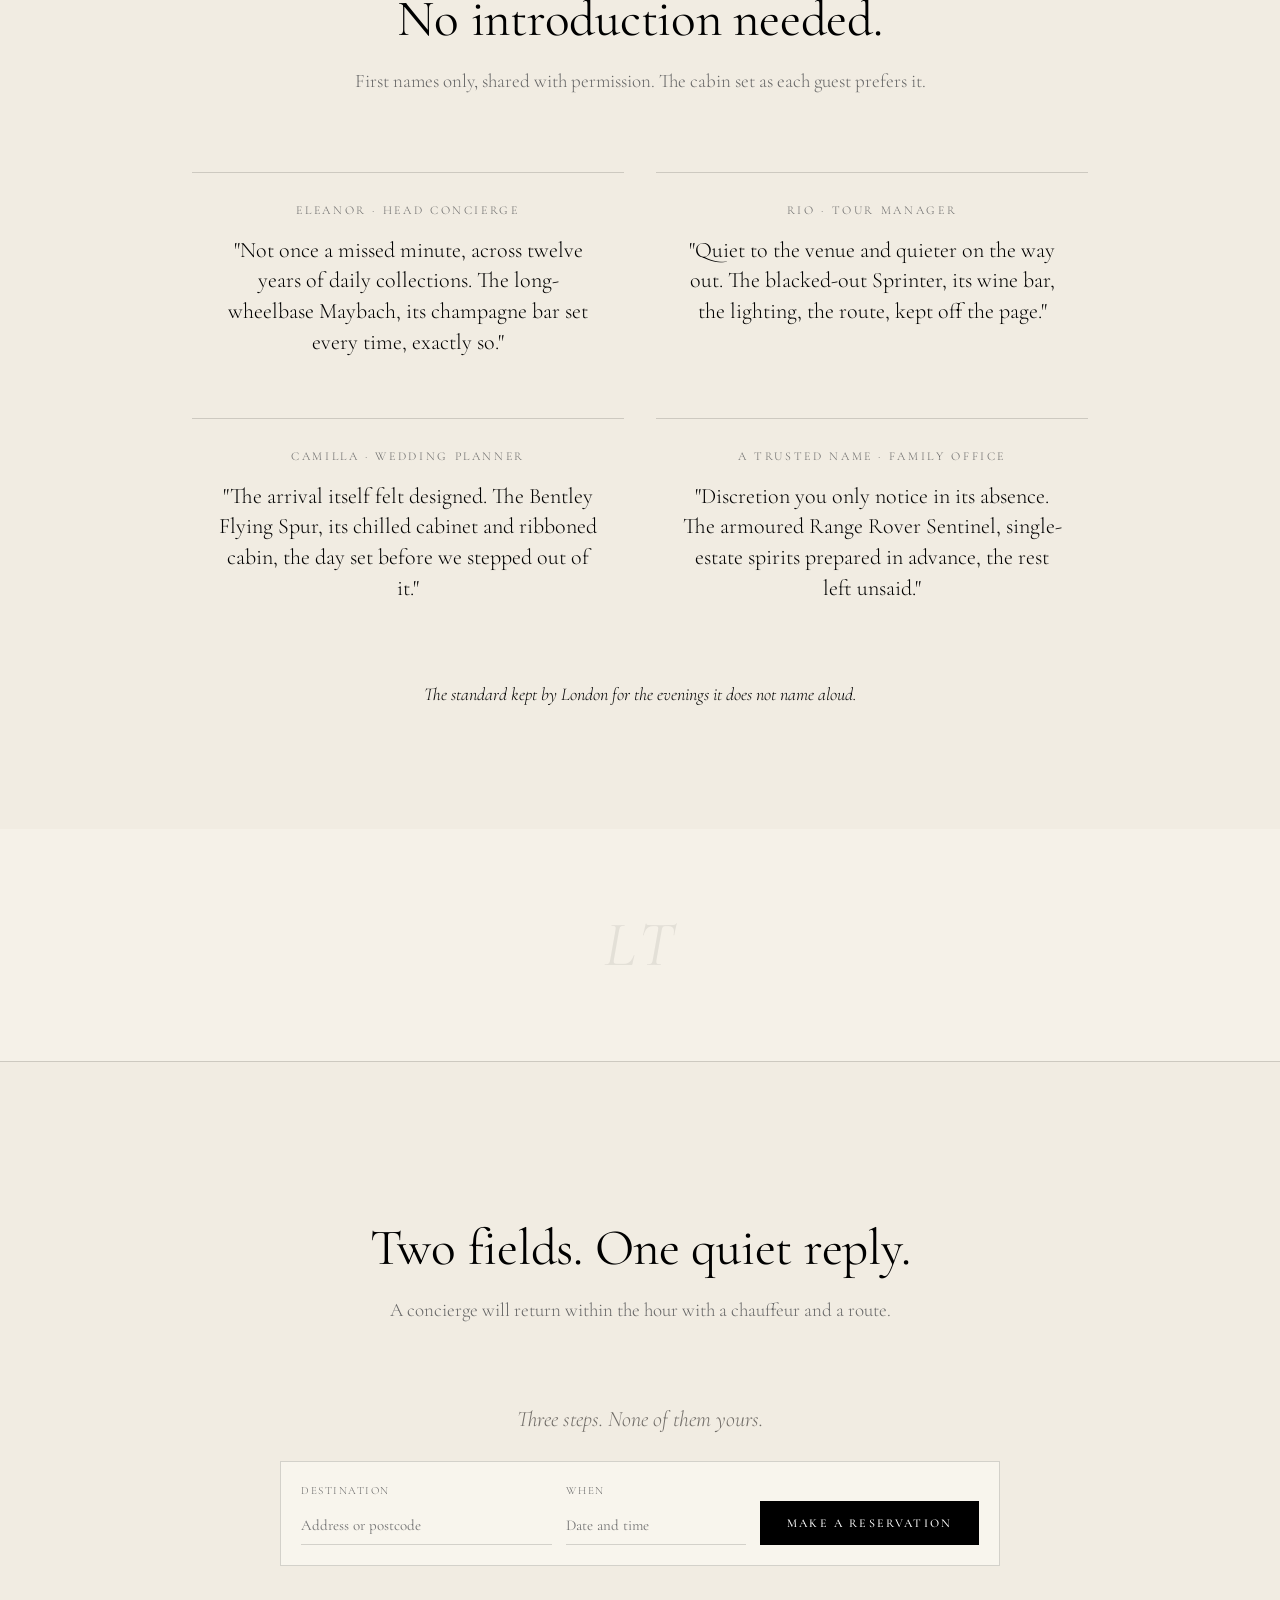
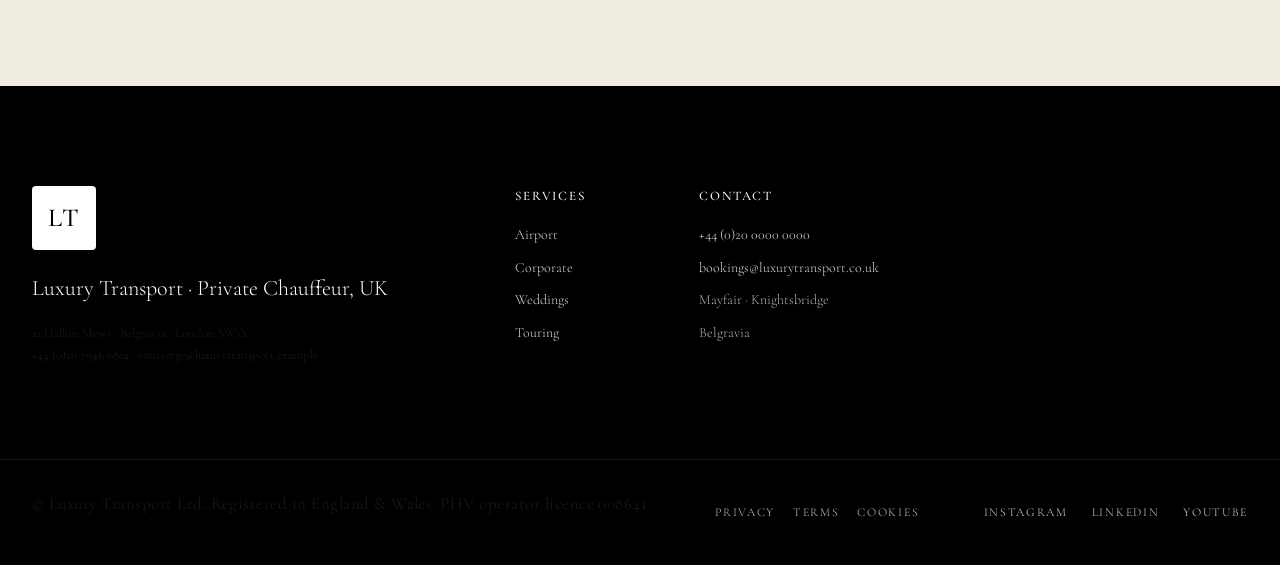
==== commit 035f2857: "Add faint mid-page LT monogram dividers for brand recognition Co-Authored-By: Claude Opus 4.8 (1M co" ====
--- a/index.html
+++ b/index.html
@@ -103,6 +103,8 @@
     </div>
   </section>
 
+  <div class="monogram-divider" aria-hidden="true">LT</div>
+
   <!-- The Future and Beyond -->
   <section class="future-block" id="future">
     <div class="container future-block__inner">
@@ -111,6 +113,8 @@
       <p class="future-block__body">Our standard: vehicles hand-maintained, quieter power introduced where the route allows, and drivers paid as professionals, not as gig hires. The future of luxury transport is not larger. It is quieter. A legacy, one journey at a time.</p>
     </div>
   </section>
+
+  <div class="monogram-divider" aria-hidden="true">LT</div>
 
   <!-- Who we've worked with -->
   <section class="wwww" id="wwww">
@@ -139,6 +143,8 @@
     </div>
     <p class="wwww__footnote"><em>The standard kept by London for the evenings it does not name aloud.</em></p>
   </section>
+
+  <div class="monogram-divider" aria-hidden="true">LT</div>
 
   <!-- Express reserve -->
   <section class="reserve" id="book">
--- a/styles.css
+++ b/styles.css
@@ -210,6 +210,27 @@
 .nav .brand__mark {
   display: none;
 }
+
+/* Faint mid-page monogram divider — brand recognition through the page */
+.monogram-divider {
+  margin: 0 auto;
+  padding: 84px 0;
+  text-align: center;
+  font-family: var(--serif);
+  font-style: italic;
+  font-weight: 400;
+  font-size: 64px;
+  line-height: 1;
+  letter-spacing: 0.04em;
+  color: rgba(0, 0, 0, 0.07);
+  user-select: none;
+}
+@media (max-width: 720px) {
+  .monogram-divider {
+    padding: 56px 0;
+    font-size: 48px;
+  }
+}
 .brand__text {
   display: flex;
   flex-direction: column;
@@ -547,7 +568,7 @@
   font-weight: 700;
 }
 .cabin__item p {
-  font-size: 17px;
+  font-size: 18px;
   line-height: 1.6;
   margin: 0;
   color: var(--ink-soft);
@@ -741,7 +762,7 @@
   text-align: center;
 }
 .about-us__body p {
-  font-size: 21px;
+  font-size: 23px;
   line-height: 1.7;
   color: var(--ink);
   font-weight: 400;
@@ -1198,7 +1219,7 @@
 }
 .principle__body {
   font-family: var(--serif);
-  font-size: 19px;
+  font-size: 20px;
   line-height: 1.7;
   color: var(--ink-soft);
   margin: 0;
@@ -1260,7 +1281,7 @@
 }
 .horizon-item p {
   font-family: var(--serif);
-  font-size: 17px;
+  font-size: 18px;
   line-height: 1.65;
   color: var(--ink-soft);
   margin: 0;
@@ -1464,7 +1485,7 @@
 }
 .section-head__lede {
   color: var(--ink-mute);
-  font-size: 17px;
+  font-size: 19px;
 }
 .section-head--row {
   max-width: var(--max);
@@ -1579,7 +1600,7 @@
 }
 .gallery__desc {
   color: rgba(255, 255, 255, 0.86);
-  font-size: 18px;
+  font-size: 19px;
   line-height: 1.65;
   margin: 0;
   max-width: 520px;
@@ -2106,7 +2127,7 @@
 }
 .tile__desc {
   margin: 0;
-  font-size: 14.5px;
+  font-size: 16px;
   line-height: 1.55;
   color: rgba(245, 241, 232, 0.78);
   max-width: 34ch;
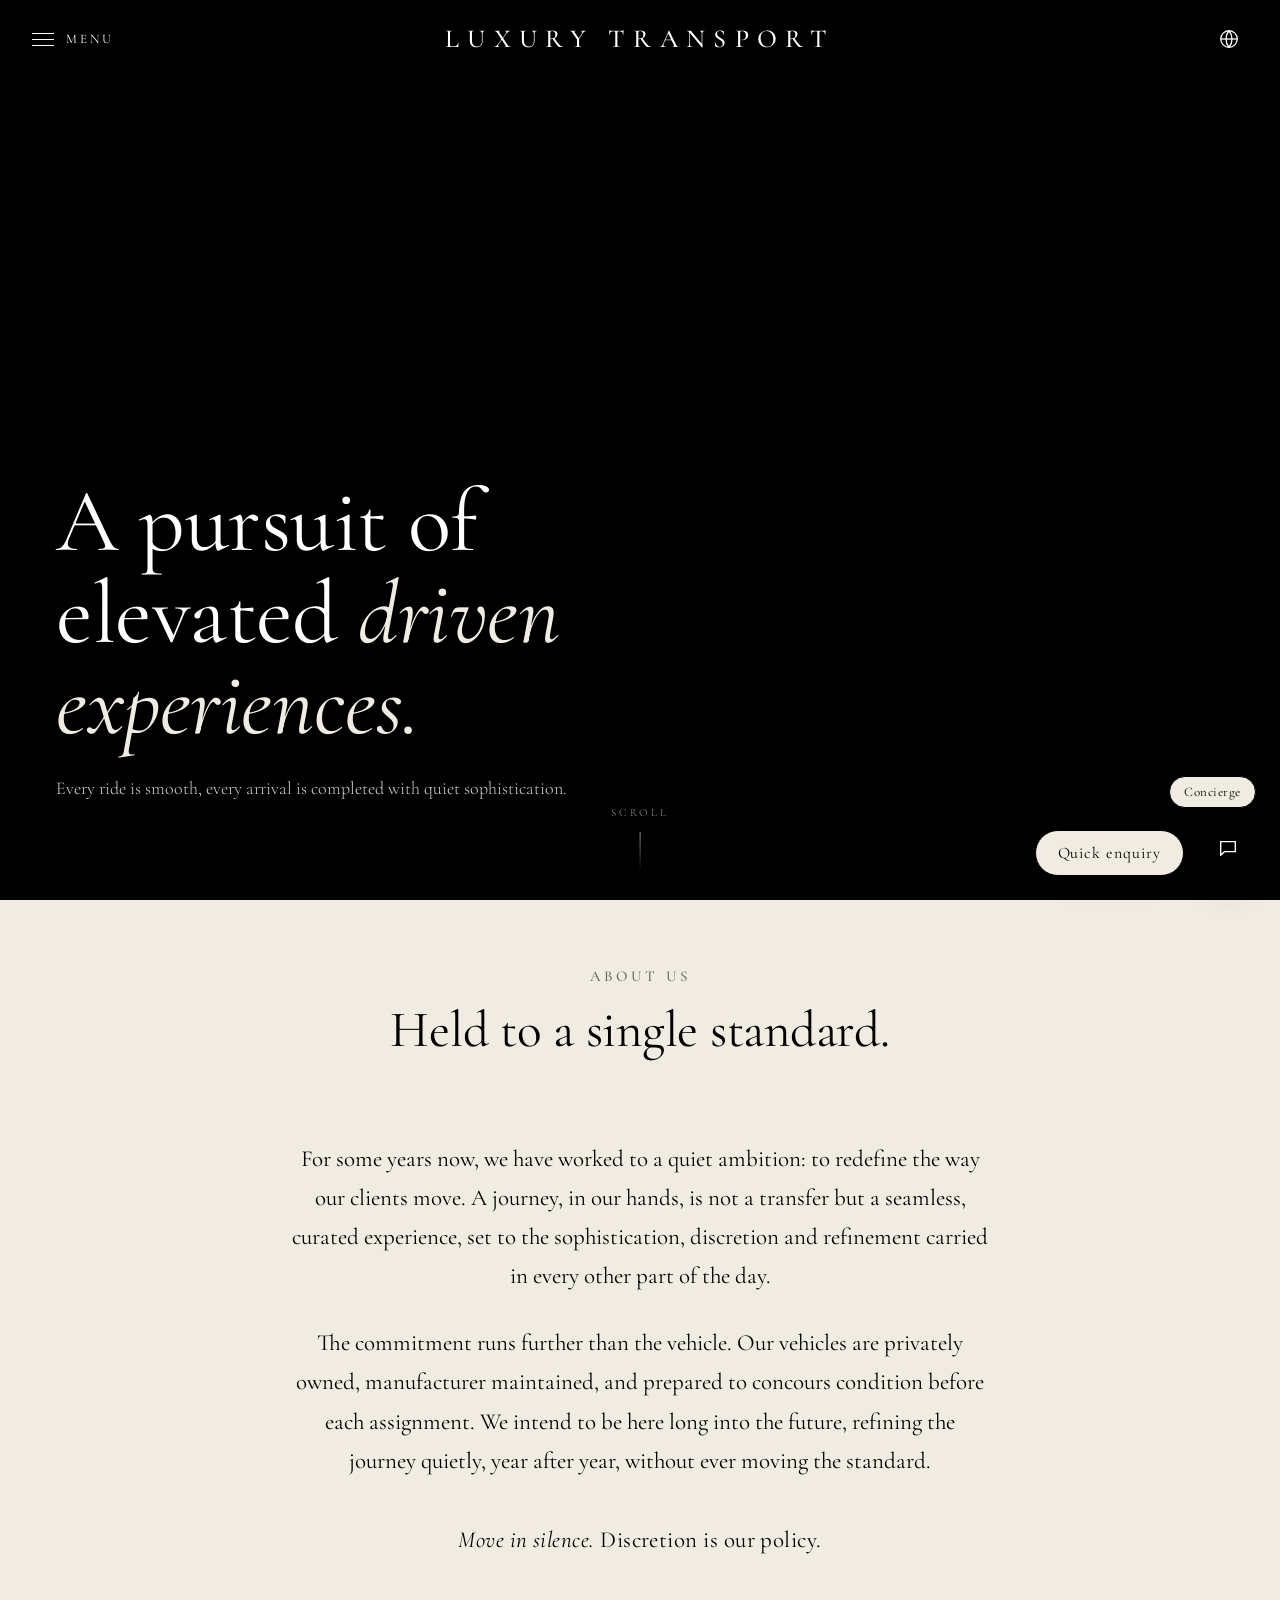
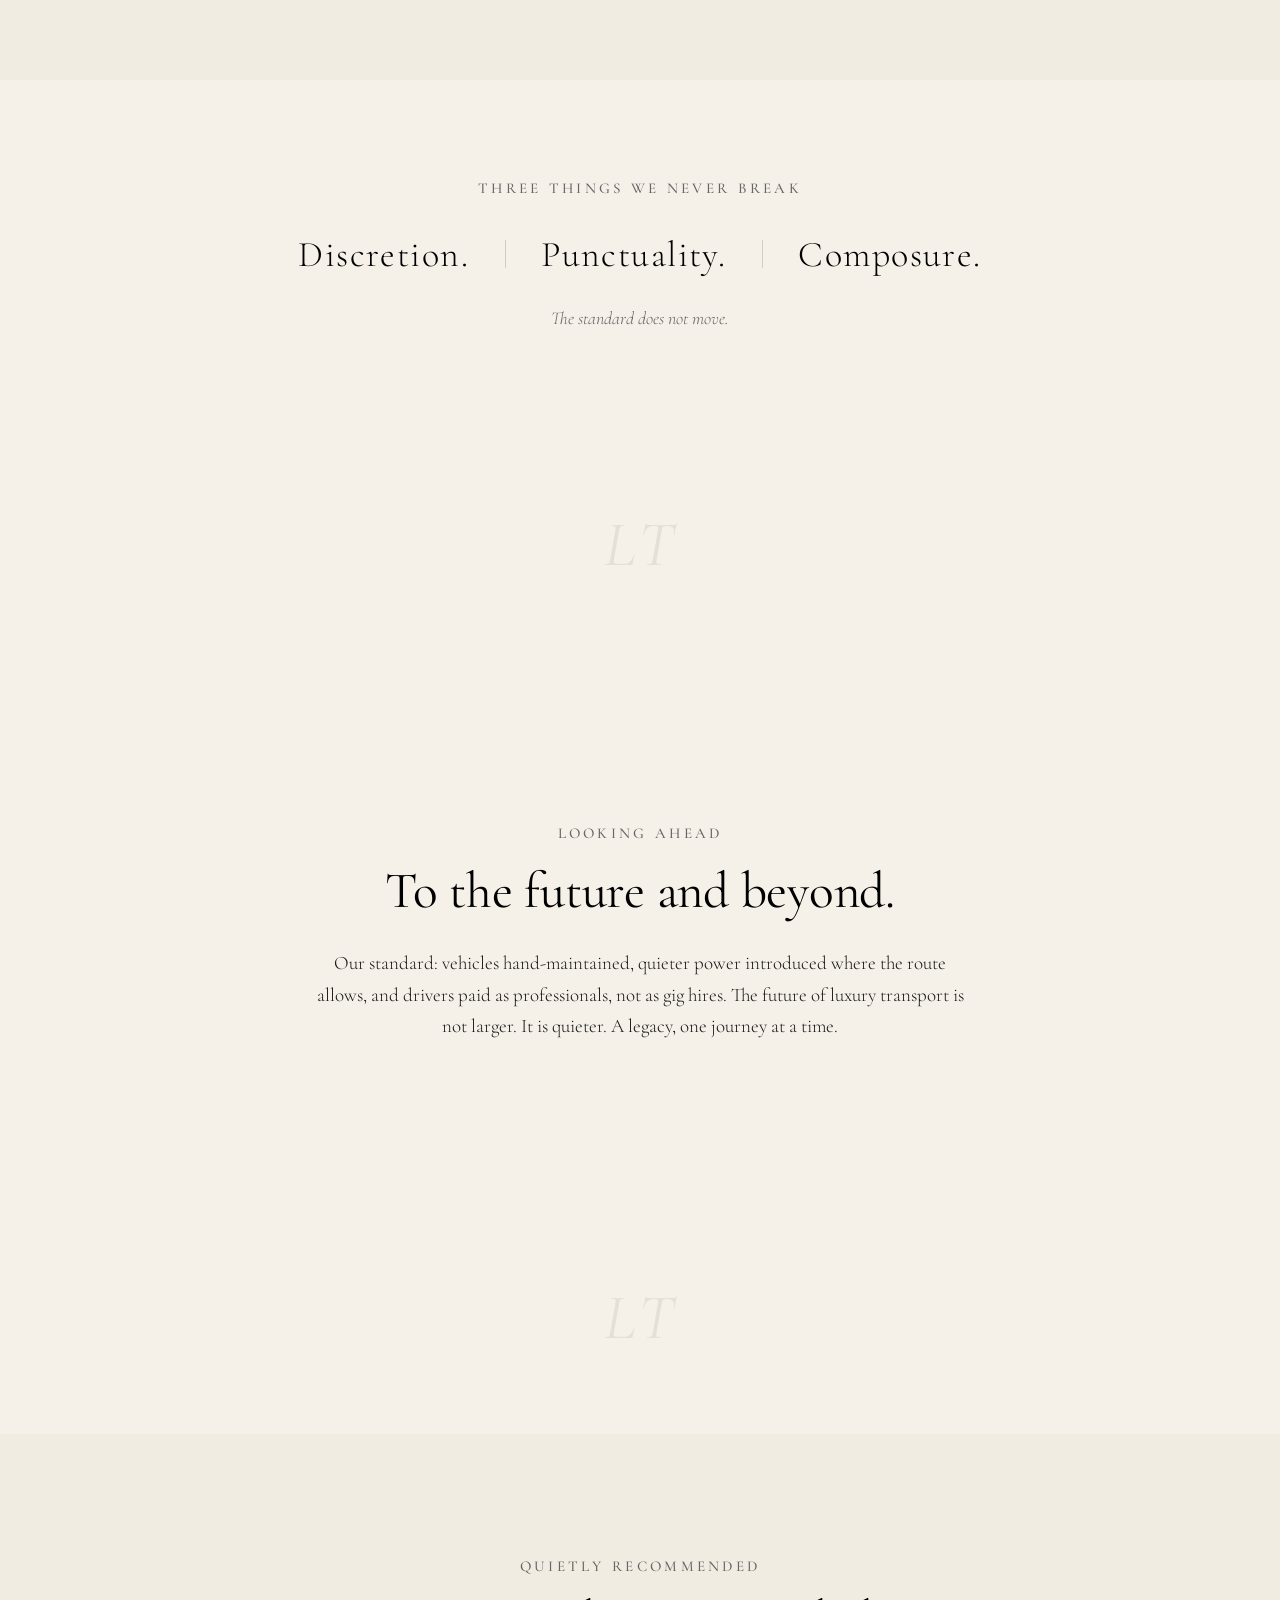
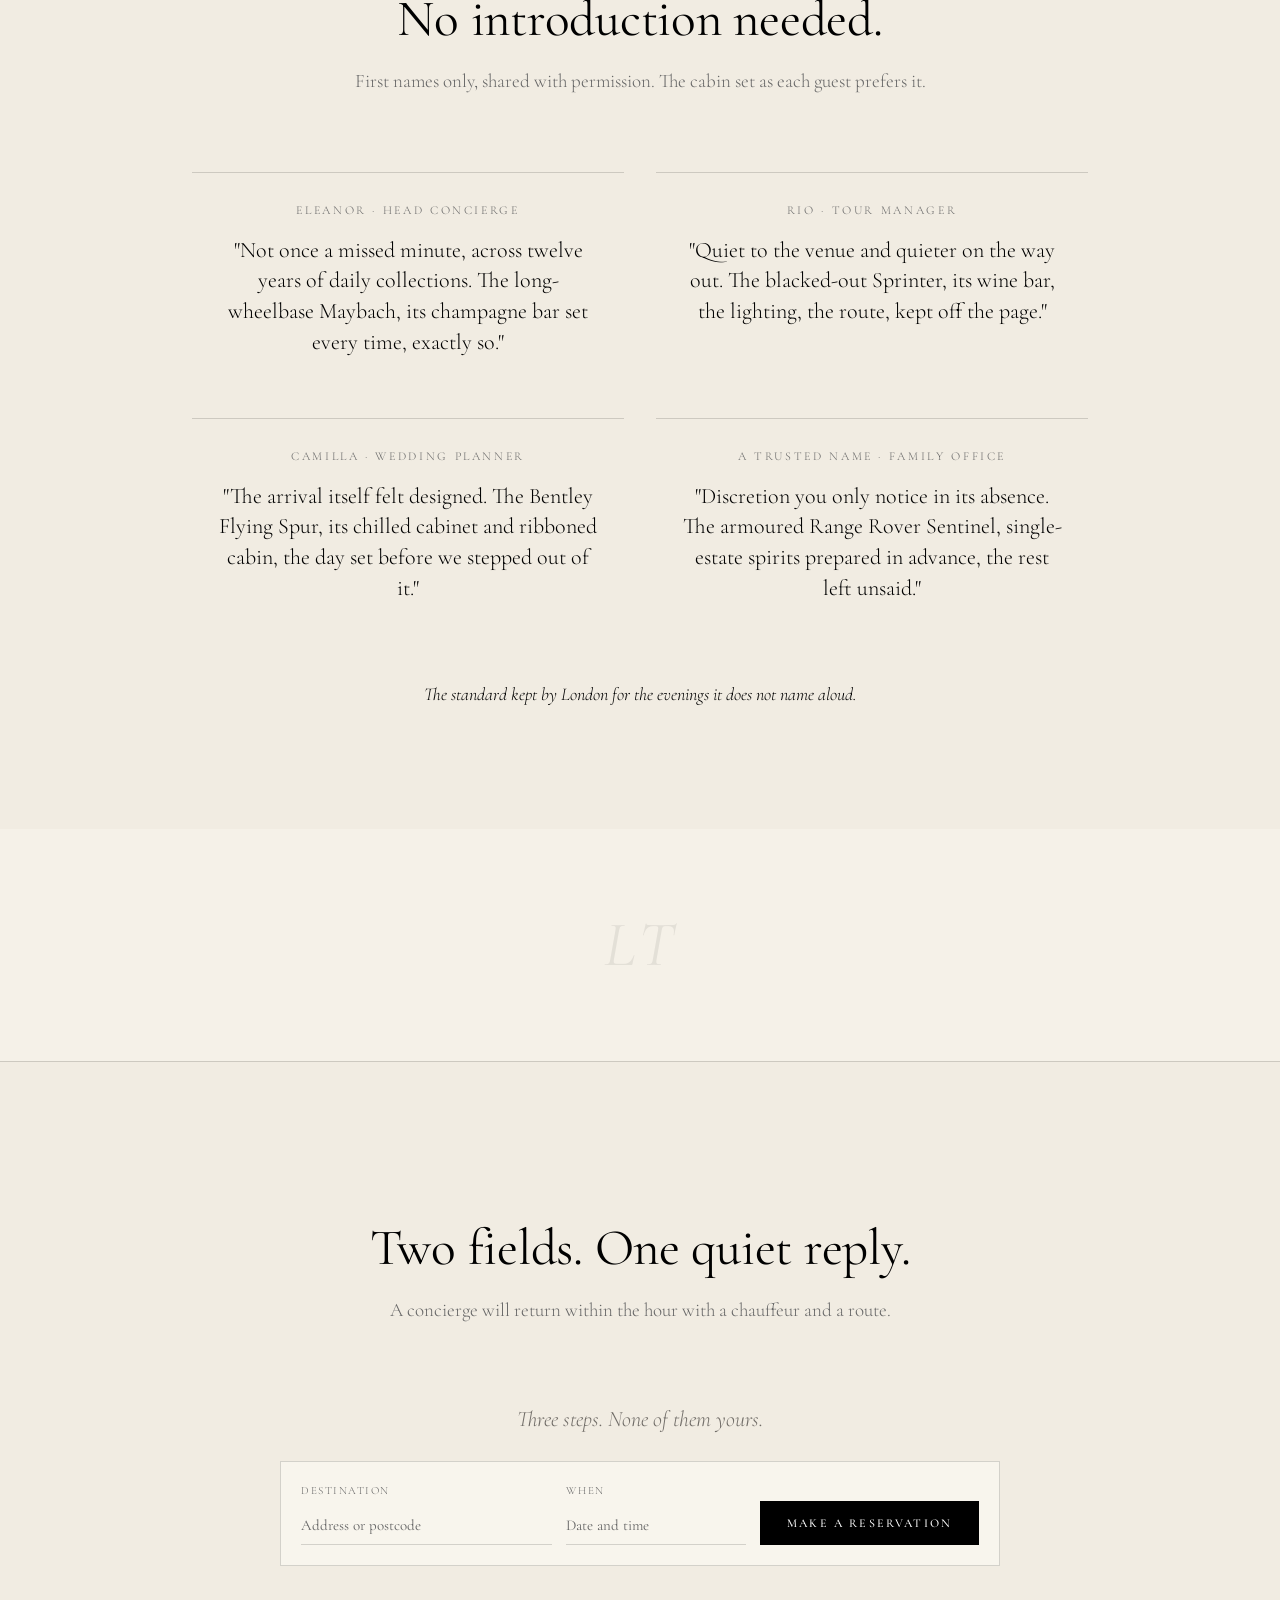
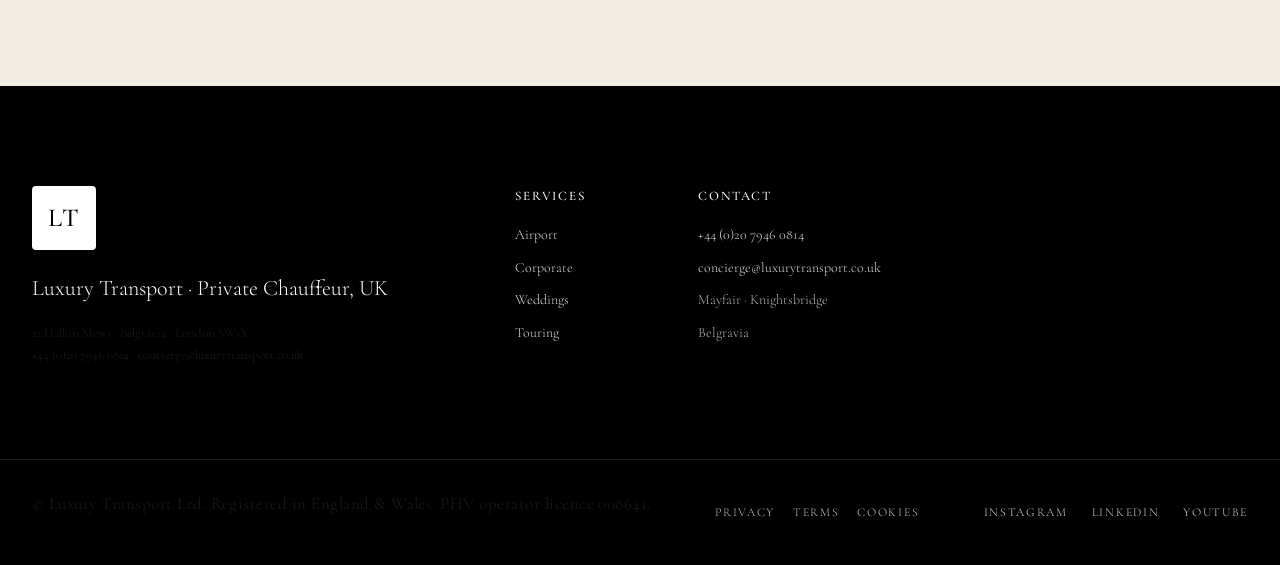
==== commit fca1708e: "Polish pass: unify contact details, drop unused Inter, add reduced-motion - Footer + concierge chat:" ====
--- a/index.html
+++ b/index.html
@@ -7,7 +7,7 @@
   <title>Luxury Transport · Private Chauffeur, UK</title>
   <link rel="preconnect" href="https://fonts.googleapis.com">
   <link rel="preconnect" href="https://fonts.gstatic.com" crossorigin>
-  <link href="https://fonts.googleapis.com/css2?family=Cormorant+Garamond:wght@300;400;500;600&family=Inter:wght@300;400;500;600&display=swap" rel="stylesheet">
+  <link href="https://fonts.googleapis.com/css2?family=Cormorant+Garamond:wght@300;400;500;600&display=swap" rel="stylesheet">
   <link rel="stylesheet" href="styles.css" />
 </head>
 <body>
@@ -45,7 +45,6 @@
     <nav class="nav__menu" id="navMenu" aria-label="Primary">
       <ul>
         <li><a href="vision.html">The Vision</a></li>
-        <li><a href="future.html">The Future</a></li>
         <li><a href="fleet.html">The Fleet</a></li>
         <li><a href="services.html">Services</a></li>
         <li><a href="reserve.html">Reservation</a></li>
@@ -175,7 +174,7 @@
       <div class="footer__brand">
         <span class="brand__mark brand__mark--lg">LT</span>
         <p class="footer__tag">Luxury Transport · Private Chauffeur, UK</p>
-        <p class="footer__address">12 Halkin Mews · Belgravia · London SW1X<br/>+44 (0)20 7946 0814 · concierge@luxurytransport.example</p>
+        <p class="footer__address">12 Halkin Mews · Belgravia · London SW1X<br/>+44 (0)20 7946 0814 · concierge@luxurytransport.co.uk</p>
       </div>
 
       <div class="footer__cols">
@@ -191,8 +190,8 @@
         <div>
           <h4>Contact</h4>
           <ul>
-            <li><a href="tel:+442000000000">+44 (0)20 0000 0000</a></li>
-            <li><a href="mailto:bookings@luxurytransport.co.uk">bookings@luxurytransport.co.uk</a></li>
+            <li><a href="tel:+442079460814">+44 (0)20 7946 0814</a></li>
+            <li><a href="mailto:concierge@luxurytransport.co.uk">concierge@luxurytransport.co.uk</a></li>
             <li>Mayfair · Knightsbridge</li>
             <li>Belgravia</li>
           </ul>
--- a/styles.css
+++ b/styles.css
@@ -44,6 +44,12 @@
   color: inherit;
   text-decoration: none;
 }
+/* Placeholders carry the same muted ink as labels — dark enough for ≥4.5:1 on
+   the cream/white input fields, and opacity:1 so Firefox doesn't fade them further. */
+::placeholder {
+  color: var(--ink-mute);
+  opacity: 1;
+}
 
 .container {
   width: 100%;
@@ -310,10 +316,13 @@
   border-bottom: none;
   text-shadow: 0 1px 24px rgba(0, 0, 0, 0.5);
 }
-.nav__menu a:hover,
+.nav__menu a:hover {
+  opacity: 0.7;
+}
 .nav__menu a:focus-visible {
-  opacity: 0.7;
-  outline: none;
+  opacity: 1;
+  outline: 2px solid #fff;
+  outline-offset: 6px;
 }
 .nav__menu a::after {
   display: none;
@@ -1541,24 +1550,17 @@
   isolation: isolate;
   overflow: hidden;
 }
+/* Blurred side-fill no longer needed now that the photo is full-bleed. */
 .gallery__bg-fill {
+  display: none;
+}
+.gallery__bg {
   position: absolute;
   inset: 0;
   width: 100%;
   height: 100%;
   object-fit: cover;
-  filter: blur(48px) brightness(0.78);
-  transform: scale(1.12);
-  z-index: -3;
-  display: block;
-}
-.gallery__bg {
-  position: absolute;
-  inset: 0;
-  width: 100%;
-  height: 100%;
-  object-fit: contain;
-  object-position: center bottom;
+  object-position: center;
   z-index: -2;
   display: block;
 }
@@ -1683,10 +1685,11 @@
 }
 .gallery__bar-fill {
   position: absolute;
-  inset: 0 auto 0 0;
+  inset: 0;
   background: #fff;
-  width: 25%;
-  transition: width 0.55s cubic-bezier(0.22, 0.61, 0.36, 1);
+  transform: scaleX(0.25);
+  transform-origin: left center;
+  transition: transform 0.55s cubic-bezier(0.22, 0.61, 0.36, 1);
 }
 .gallery__arrows {
   display: flex;
@@ -3067,3 +3070,44 @@
     font-size: 17px;
   }
 }
+
+/* ---------- Reduced motion ---------- */
+/* The JS reveal observers already bail out under reduced motion (so content
+   stays visible by default); this covers the CSS-only motion the script never
+   touches — the looping scroll cue, hero crossfade, smooth scrolling, the
+   page-transition veil — and neutralises the remaining transitions. */
+@media (prefers-reduced-motion: reduce) {
+  html {
+    scroll-behavior: auto;
+  }
+  *,
+  *::before,
+  *::after {
+    animation-duration: 0.01ms !important;
+    animation-iteration-count: 1 !important;
+    transition-duration: 0.01ms !important;
+    scroll-behavior: auto !important;
+  }
+  .gallery__track {
+    scroll-behavior: auto;
+  }
+  /* The scroll cue rests instead of pulsing. */
+  .hero__scroll .line {
+    animation: none;
+    transform: scaleY(1);
+  }
+  .hero__video {
+    transition: none;
+  }
+  .page-transition-veil {
+    transition: none;
+  }
+  /* Belt-and-braces: reveal content can never be left hidden. */
+  .has-text-reveal .reveal-up,
+  .has-reveal .fleet .gallery,
+  .has-reveal .services .tile,
+  .has-reveal .cabin .cabin__item {
+    opacity: 1 !important;
+    transform: none !important;
+  }
+}
